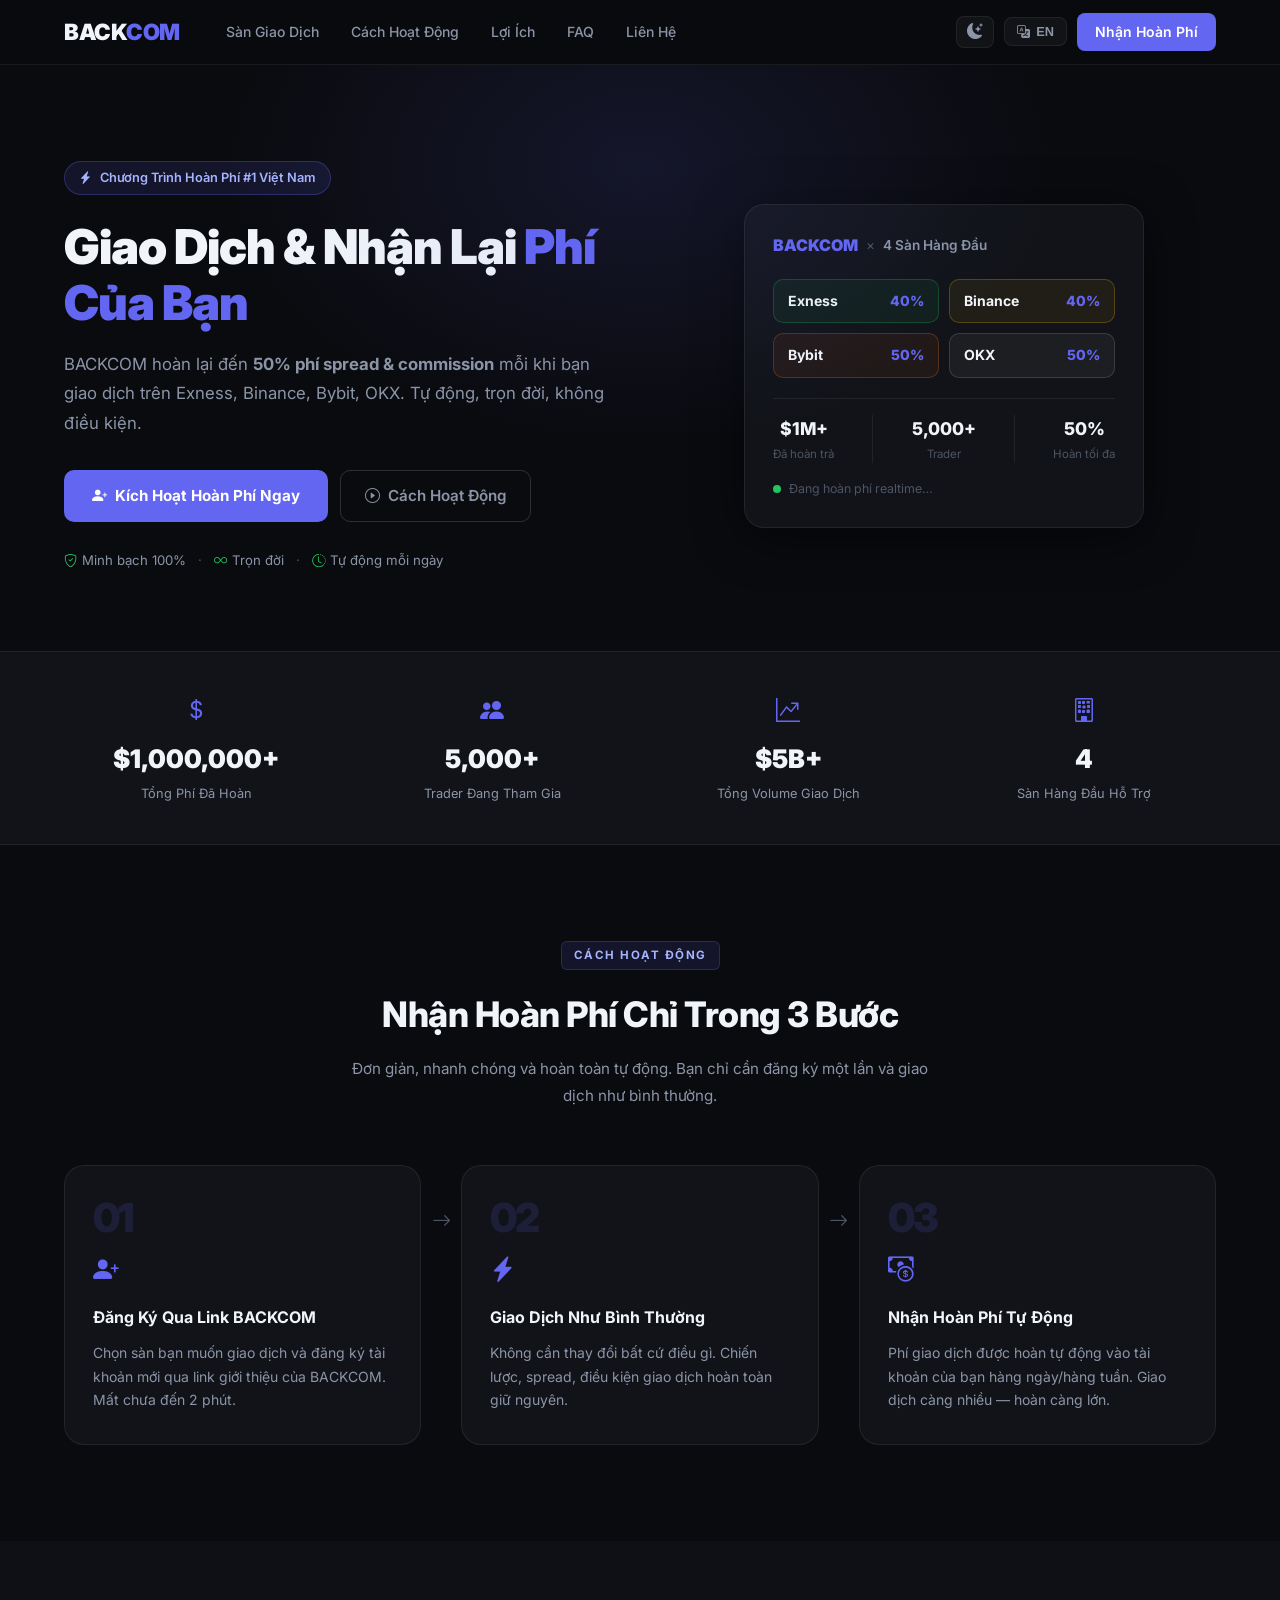
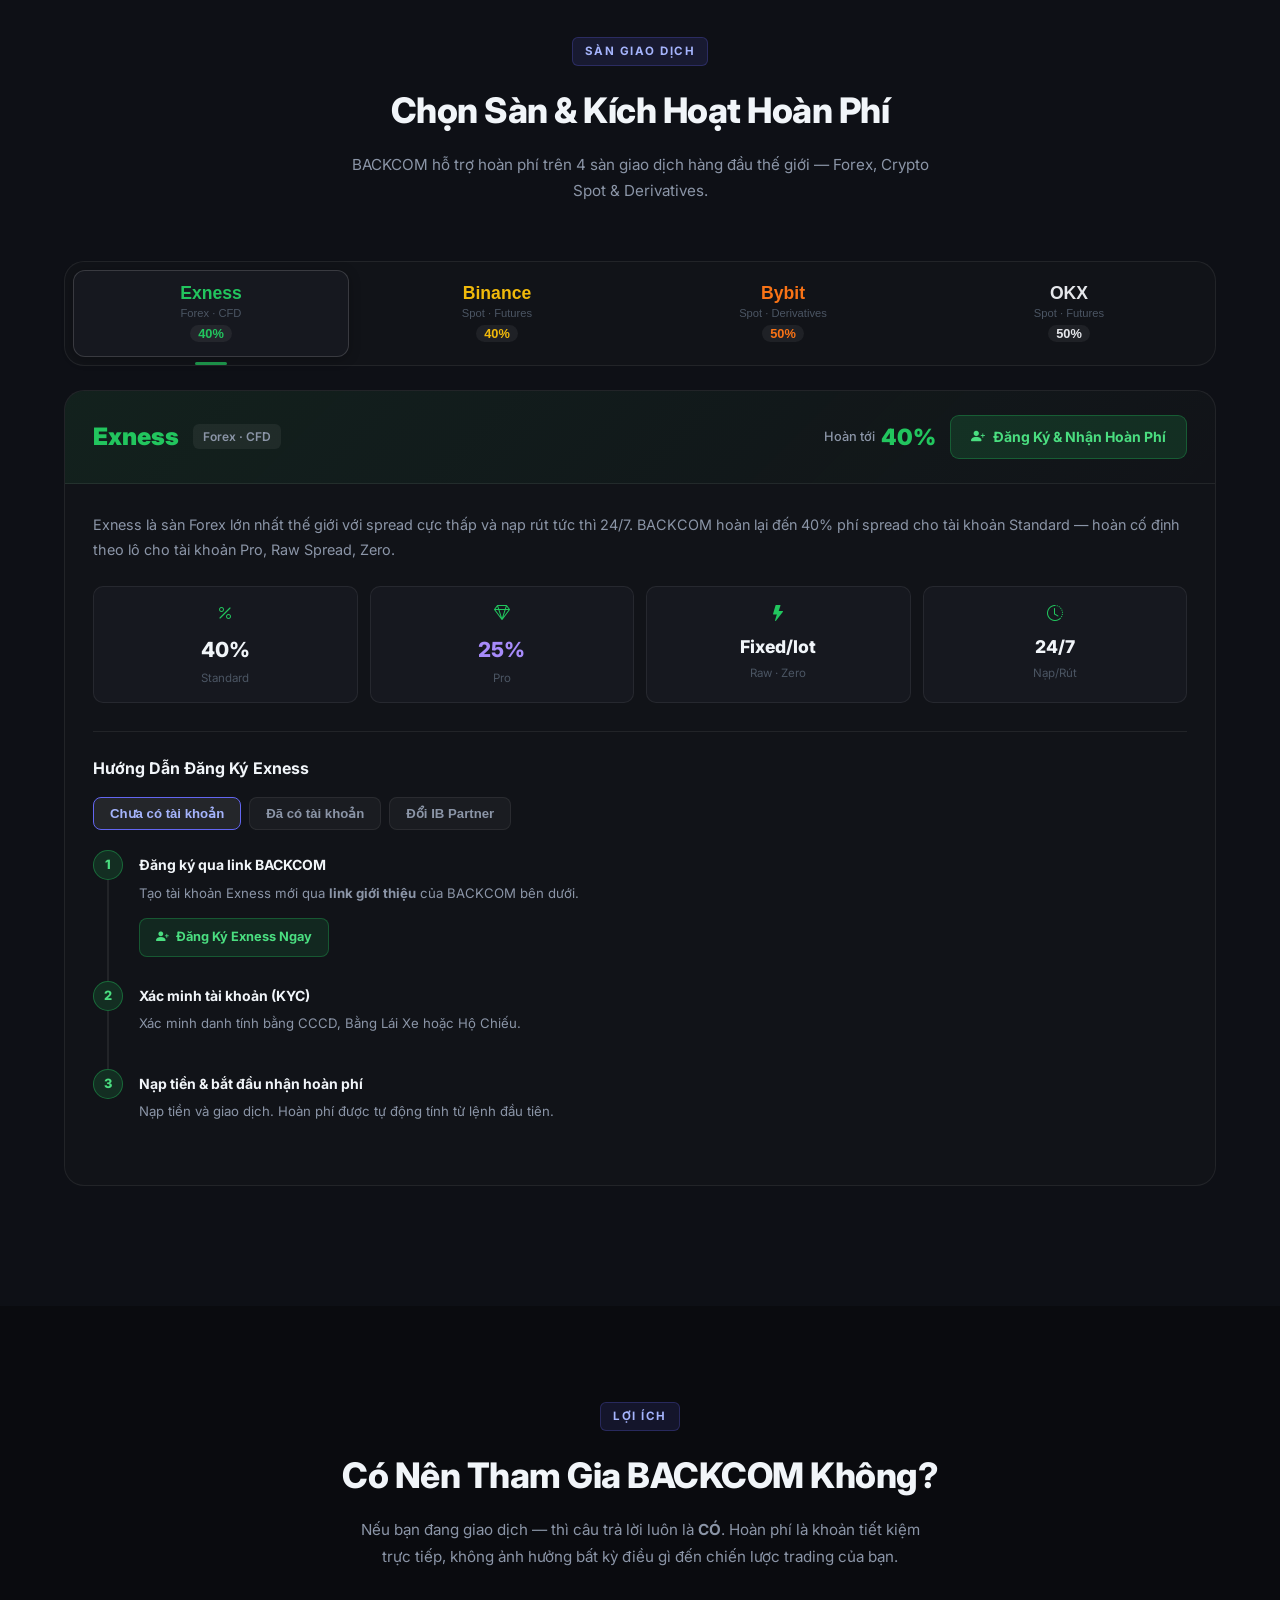
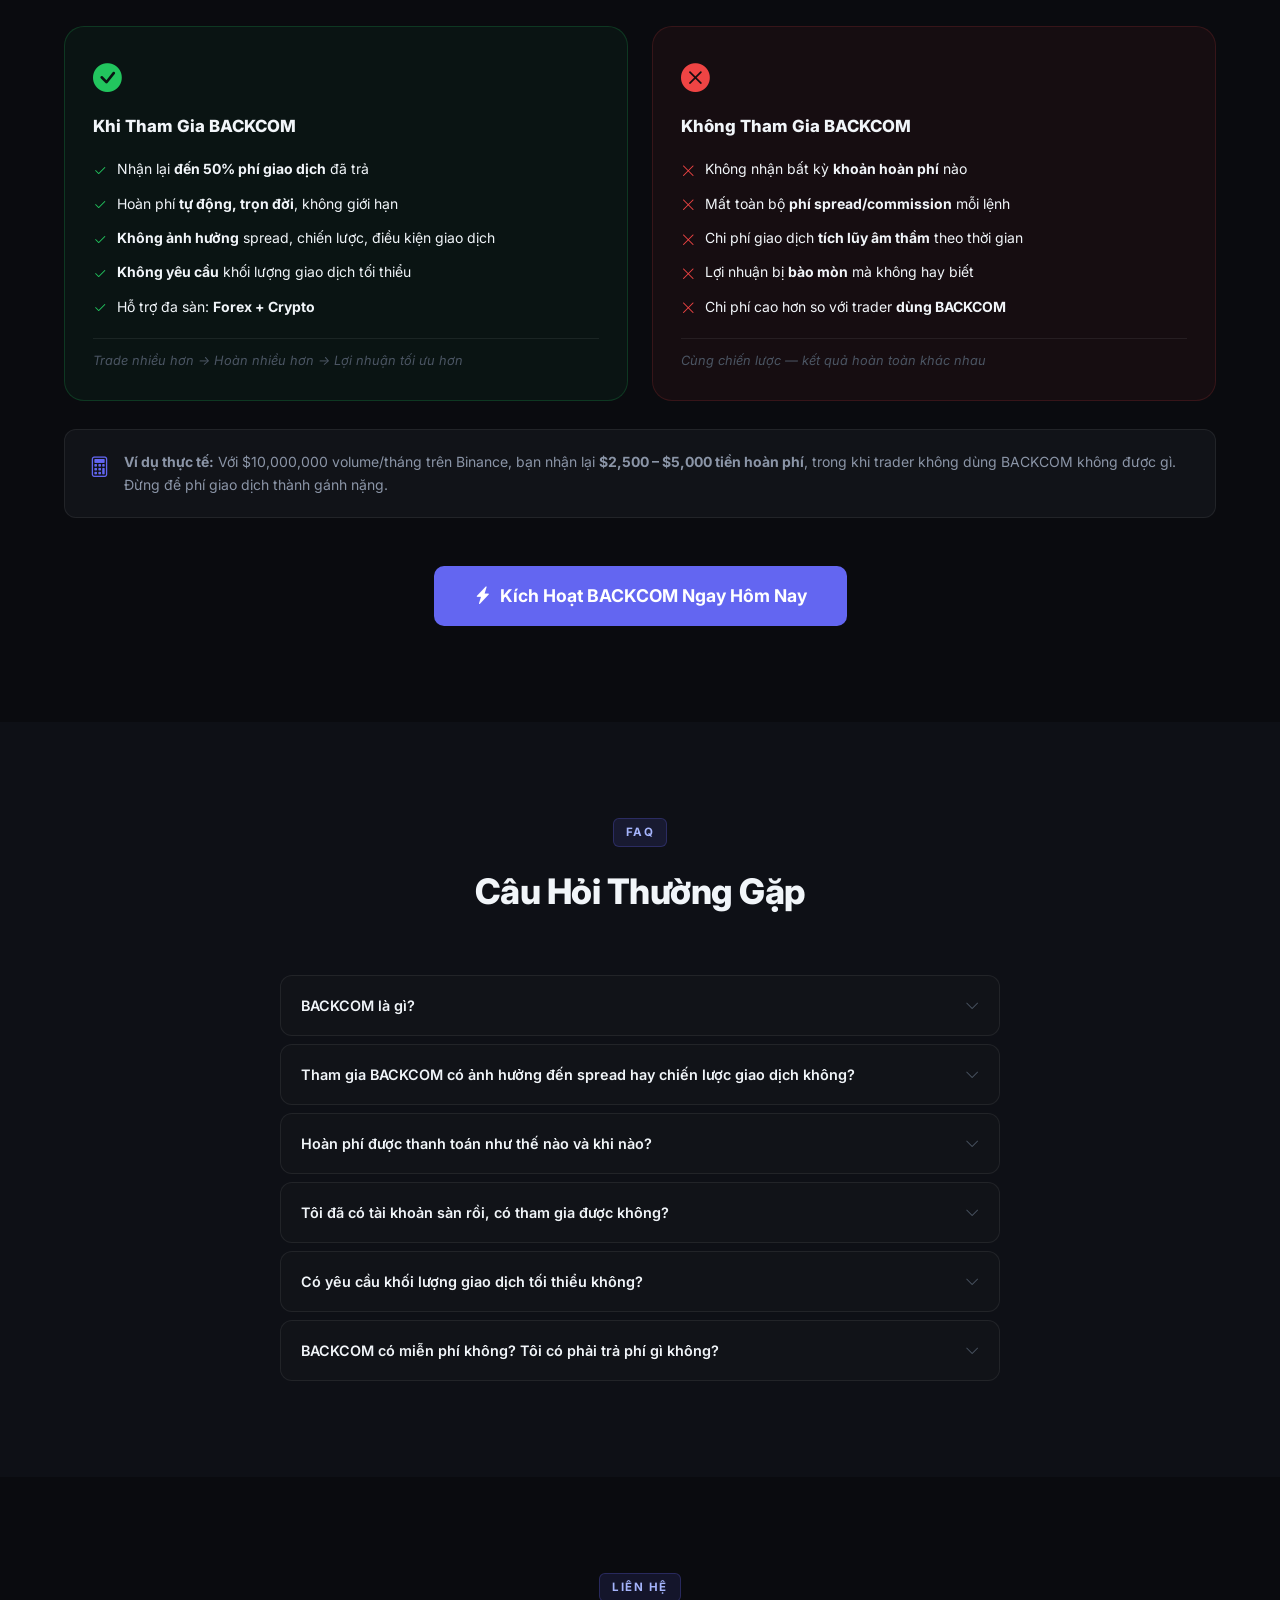
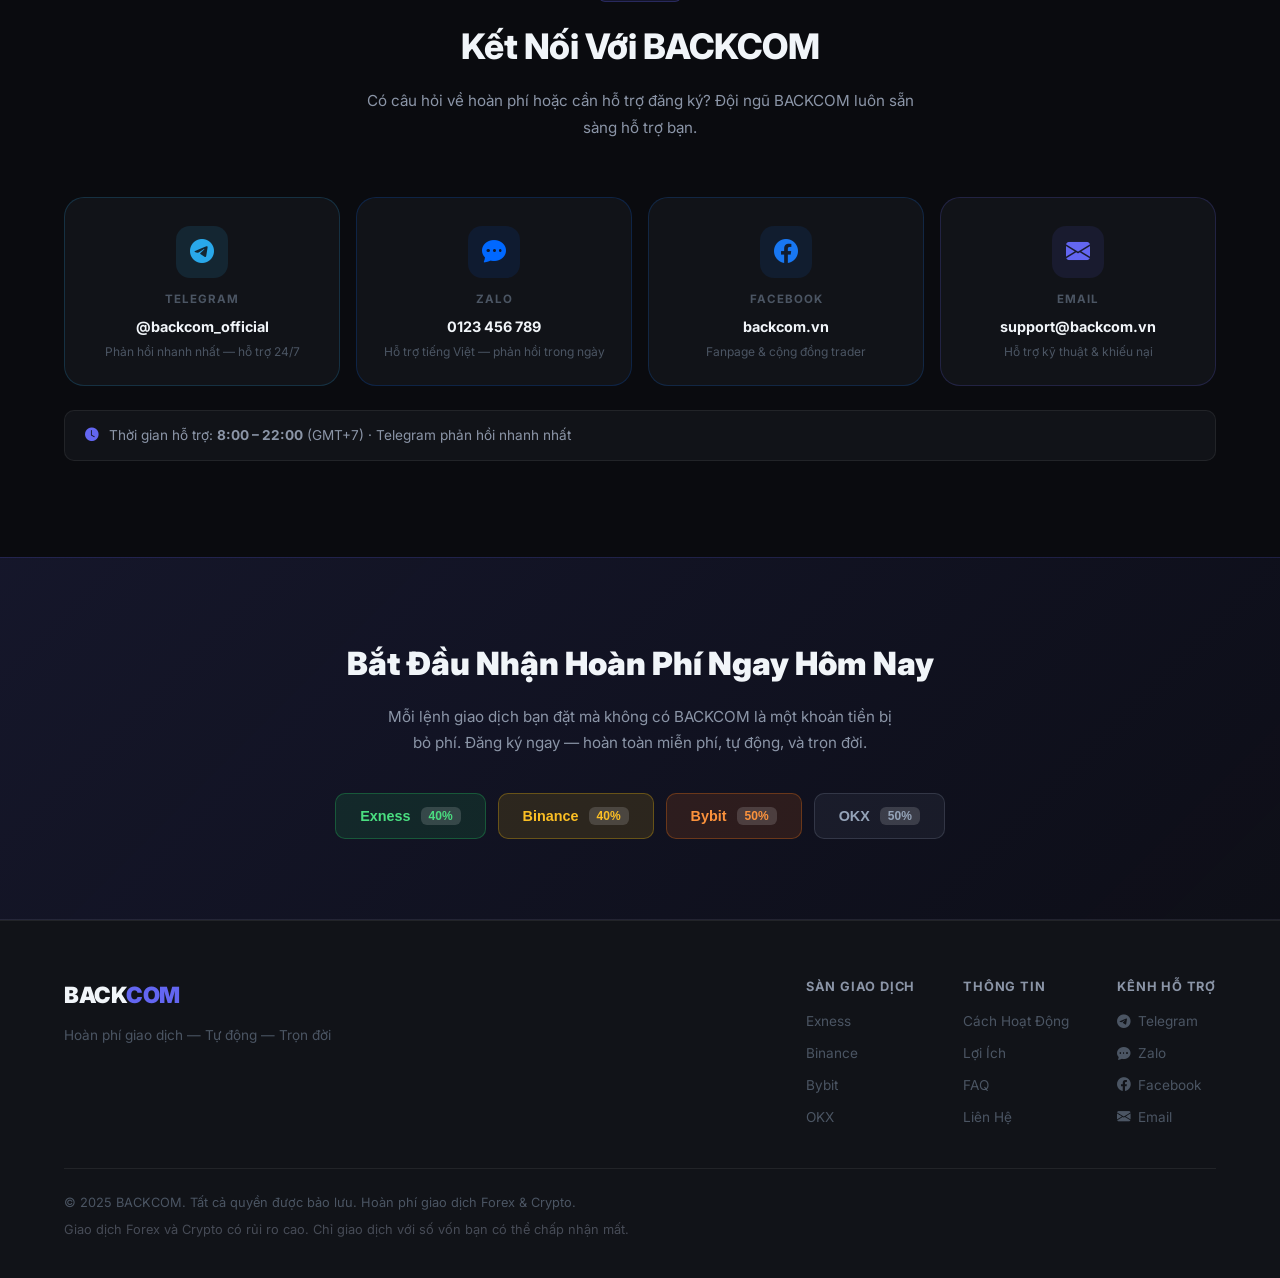
==== index.html @ 4a132458 "Add page" ====
<!DOCTYPE html>
<html lang="vi">
<head>
  <meta charset="UTF-8">
  <meta name="viewport" content="width=device-width, initial-scale=1.0">
  <title>BACKCOM – Hoàn Phí Giao Dịch Forex & Crypto</title>
  <meta name="description" content="BACKCOM – Chương trình hoàn phí giao dịch hàng đầu cho Exness, Binance, Bybit, OKX. Nhận lại đến 50% phí spread/commission mỗi ngày, tự động, trọn đời.">
  <link rel="stylesheet" href="https://cdn.jsdelivr.net/npm/bootstrap-icons@1.11.3/font/bootstrap-icons.min.css">
  <link rel="preconnect" href="https://fonts.googleapis.com">
  <link rel="preconnect" href="https://fonts.gstatic.com" crossorigin>
  <link href="https://fonts.googleapis.com/css2?family=Inter:wght@300;400;500;600;700;800;900&display=swap" rel="stylesheet">
  <link rel="stylesheet" href="style.css">
  <script>
    if (localStorage.getItem('backcom-theme') === 'light') {
      document.documentElement.classList.add('light');
    }
  </script>
</head>
<body>

<!-- ===== NAVBAR ===== -->
<nav class="navbar" id="navbar">
  <div class="nav-inner">
    <a href="#" class="nav-logo">
      <span class="logo-back">BACK</span><span class="logo-com">COM</span>
    </a>
    <div class="nav-links">
      <a href="#brokers" class="nav-link vi-text">Sàn Giao Dịch</a>
      <a href="#brokers" class="nav-link en-text" style="display:none;">Brokers</a>
      <a href="#how-it-works" class="nav-link vi-text">Cách Hoạt Động</a>
      <a href="#how-it-works" class="nav-link en-text" style="display:none;">How It Works</a>
      <a href="#why-backcom" class="nav-link vi-text">Lợi Ích</a>
      <a href="#why-backcom" class="nav-link en-text" style="display:none;">Benefits</a>
      <a href="#faq" class="nav-link vi-text">FAQ</a>
      <a href="#faq" class="nav-link en-text" style="display:none;">FAQ</a>
      <a href="#contact" class="nav-link vi-text">Liên Hệ</a>
      <a href="#contact" class="nav-link en-text" style="display:none;">Contact</a>
    </div>
    <div class="nav-right">
      <button class="theme-toggle" id="themeToggle" onclick="toggleTheme()" title="Chuyển giao diện">
        <i class="bi bi-sun-fill icon-sun"></i>
        <i class="bi bi-moon-stars-fill icon-moon"></i>
      </button>
      <button class="lang-toggle" id="langToggle" onclick="toggleLang()">
        <i class="bi bi-translate"></i>
        <span id="langLabel">EN</span>
      </button>
      <a href="#brokers" class="btn-nav-cta vi-text">Nhận Hoàn Phí</a>
      <a href="#brokers" class="btn-nav-cta en-text" style="display:none;">Get Rebates</a>
      <button class="nav-hamburger" id="navHamburger" onclick="toggleMenu()">
        <i class="bi bi-list"></i>
      </button>
    </div>
  </div>
  <div class="nav-mobile" id="navMobile">
    <a href="#brokers" class="nav-mobile-link vi-text" onclick="toggleMenu()">Sàn Giao Dịch</a>
    <a href="#brokers" class="nav-mobile-link en-text" style="display:none;" onclick="toggleMenu()">Brokers</a>
    <a href="#how-it-works" class="nav-mobile-link vi-text" onclick="toggleMenu()">Cách Hoạt Động</a>
    <a href="#how-it-works" class="nav-mobile-link en-text" style="display:none;" onclick="toggleMenu()">How It Works</a>
    <a href="#why-backcom" class="nav-mobile-link vi-text" onclick="toggleMenu()">Lợi Ích</a>
    <a href="#why-backcom" class="nav-mobile-link en-text" style="display:none;" onclick="toggleMenu()">Benefits</a>
    <a href="#faq" class="nav-mobile-link vi-text" onclick="toggleMenu()">FAQ</a>
    <a href="#faq" class="nav-mobile-link en-text" style="display:none;" onclick="toggleMenu()">FAQ</a>
    <a href="#contact" class="nav-mobile-link vi-text" onclick="toggleMenu()">Liên Hệ</a>
    <a href="#contact" class="nav-mobile-link en-text" style="display:none;" onclick="toggleMenu()">Contact</a>
  </div>
</nav>

<!-- ===== HERO ===== -->
<section class="hero" id="hero">
  <div class="hero-bg-glow"></div>
  <div class="container">
    <div class="hero-inner">
      <div class="hero-left">
        <div class="hero-badge">
          <i class="bi bi-lightning-charge-fill"></i>
          <span class="vi-text">Chương Trình Hoàn Phí #1 Việt Nam</span>
          <span class="en-text" style="display:none;">#1 Trading Rebate Program</span>
        </div>
        <h1 class="hero-title">
          <span class="vi-text">Giao Dịch & Nhận Lại <span class="accent-text">Phí Của Bạn</span></span>
          <span class="en-text" style="display:none;">Trade & Get <span class="accent-text">Your Fees Back</span></span>
        </h1>
        <p class="hero-desc vi-text">
          BACKCOM hoàn lại đến <strong>50% phí spread &amp; commission</strong> mỗi khi bạn giao dịch trên Exness, Binance, Bybit, OKX. Tự động, trọn đời, không điều kiện.
        </p>
        <p class="hero-desc en-text" style="display:none;">
          BACKCOM returns up to <strong>50% of spread &amp; commission fees</strong> every time you trade on Exness, Binance, Bybit, OKX. Automatic, lifetime, no conditions.
        </p>
        <div class="hero-actions">
          <a href="#brokers" class="btn-primary">
            <i class="bi bi-person-plus-fill"></i>
            <span class="vi-text">Kích Hoạt Hoàn Phí Ngay</span>
            <span class="en-text" style="display:none;">Activate Rebates Now</span>
          </a>
          <a href="#how-it-works" class="btn-outline">
            <i class="bi bi-play-circle"></i>
            <span class="vi-text">Cách Hoạt Động</span>
            <span class="en-text" style="display:none;">How It Works</span>
          </a>
        </div>
        <div class="hero-trust">
          <div class="trust-item">
            <i class="bi bi-shield-check text-green"></i>
            <span class="vi-text">Minh bạch 100%</span>
            <span class="en-text" style="display:none;">100% Transparent</span>
          </div>
          <div class="trust-sep">·</div>
          <div class="trust-item">
            <i class="bi bi-infinity text-green"></i>
            <span class="vi-text">Trọn đời</span>
            <span class="en-text" style="display:none;">Lifetime</span>
          </div>
          <div class="trust-sep">·</div>
          <div class="trust-item">
            <i class="bi bi-clock-history text-green"></i>
            <span class="vi-text">Tự động mỗi ngày</span>
            <span class="en-text" style="display:none;">Auto daily</span>
          </div>
        </div>
      </div>
      <div class="hero-right">
        <div class="hero-card">
          <div class="hero-card-header">
            <span class="hc-brand">BACKCOM</span>
            <span class="hc-sep">×</span>
            <span class="hc-multi vi-text">4 Sàn Hàng Đầu</span>
            <span class="hc-multi en-text" style="display:none;">4 Top Brokers</span>
          </div>
          <div class="hc-brokers">
            <div class="hc-broker-row">
              <div class="hc-broker-pill exness-pill">
                <span class="hc-broker-name">Exness</span>
                <span class="hc-broker-pct">40%</span>
              </div>
              <div class="hc-broker-pill binance-pill">
                <span class="hc-broker-name">Binance</span>
                <span class="hc-broker-pct">40%</span>
              </div>
            </div>
            <div class="hc-broker-row">
              <div class="hc-broker-pill bybit-pill">
                <span class="hc-broker-name">Bybit</span>
                <span class="hc-broker-pct">50%</span>
              </div>
              <div class="hc-broker-pill okx-pill">
                <span class="hc-broker-name">OKX</span>
                <span class="hc-broker-pct">50%</span>
              </div>
            </div>
          </div>
          <div class="hc-divider"></div>
          <div class="hc-stats-row">
            <div class="hc-stat">
              <div class="hc-stat-val">$1M+</div>
              <div class="hc-stat-label vi-text">Đã hoàn trả</div>
              <div class="hc-stat-label en-text" style="display:none;">Rebated</div>
            </div>
            <div class="hc-stat-sep"></div>
            <div class="hc-stat">
              <div class="hc-stat-val">5,000+</div>
              <div class="hc-stat-label vi-text">Trader</div>
              <div class="hc-stat-label en-text" style="display:none;">Traders</div>
            </div>
            <div class="hc-stat-sep"></div>
            <div class="hc-stat">
              <div class="hc-stat-val">50%</div>
              <div class="hc-stat-label vi-text">Hoàn tối đa</div>
              <div class="hc-stat-label en-text" style="display:none;">Max rebate</div>
            </div>
          </div>
          <div class="hc-pulse">
            <span class="pulse-dot"></span>
            <span class="vi-text">Đang hoàn phí realtime…</span>
            <span class="en-text" style="display:none;">Rebating in realtime…</span>
          </div>
        </div>
      </div>
    </div>
  </div>
</section>

<!-- ===== STATS BAR ===== -->
<section class="stats-bar">
  <div class="container">
    <div class="stats-grid">
      <div class="stat-box">
        <div class="stat-icon"><i class="bi bi-currency-dollar"></i></div>
        <div class="stat-val">$1,000,000+</div>
        <div class="stat-label vi-text">Tổng Phí Đã Hoàn</div>
        <div class="stat-label en-text" style="display:none;">Total Fees Rebated</div>
      </div>
      <div class="stat-box">
        <div class="stat-icon"><i class="bi bi-people-fill"></i></div>
        <div class="stat-val">5,000+</div>
        <div class="stat-label vi-text">Trader Đang Tham Gia</div>
        <div class="stat-label en-text" style="display:none;">Active Traders</div>
      </div>
      <div class="stat-box">
        <div class="stat-icon"><i class="bi bi-graph-up-arrow"></i></div>
        <div class="stat-val">$5B+</div>
        <div class="stat-label vi-text">Tổng Volume Giao Dịch</div>
        <div class="stat-label en-text" style="display:none;">Total Trading Volume</div>
      </div>
      <div class="stat-box">
        <div class="stat-icon"><i class="bi bi-building"></i></div>
        <div class="stat-val">4</div>
        <div class="stat-label vi-text">Sàn Hàng Đầu Hỗ Trợ</div>
        <div class="stat-label en-text" style="display:none;">Top Brokers Supported</div>
      </div>
    </div>
  </div>
</section>

<!-- ===== HOW IT WORKS ===== -->
<section class="section" id="how-it-works">
  <div class="container">
    <div class="section-header">
      <div class="section-badge vi-text">CÁCH HOẠT ĐỘNG</div>
      <div class="section-badge en-text" style="display:none;">HOW IT WORKS</div>
      <h2 class="section-title vi-text">Nhận Hoàn Phí Chỉ Trong 3 Bước</h2>
      <h2 class="section-title en-text" style="display:none;">Get Rebates in Just 3 Steps</h2>
      <p class="section-subtitle vi-text">Đơn giản, nhanh chóng và hoàn toàn tự động. Bạn chỉ cần đăng ký một lần và giao dịch như bình thường.</p>
      <p class="section-subtitle en-text" style="display:none;">Simple, fast, and fully automatic. Register once and trade as usual.</p>
    </div>
    <div class="steps-grid">
      <div class="step-card">
        <div class="step-num">01</div>
        <div class="step-icon"><i class="bi bi-person-plus-fill"></i></div>
        <div class="step-title vi-text">Đăng Ký Qua Link BACKCOM</div>
        <div class="step-title en-text" style="display:none;">Register via BACKCOM Link</div>
        <p class="step-desc vi-text">Chọn sàn bạn muốn giao dịch và đăng ký tài khoản mới qua link giới thiệu của BACKCOM. Mất chưa đến 2 phút.</p>
        <p class="step-desc en-text" style="display:none;">Choose your preferred broker and register a new account via BACKCOM's referral link. Takes less than 2 minutes.</p>
      </div>
      <div class="step-arrow"><i class="bi bi-arrow-right"></i></div>
      <div class="step-card">
        <div class="step-num">02</div>
        <div class="step-icon"><i class="bi bi-lightning-charge-fill"></i></div>
        <div class="step-title vi-text">Giao Dịch Như Bình Thường</div>
        <div class="step-title en-text" style="display:none;">Trade as Usual</div>
        <p class="step-desc vi-text">Không cần thay đổi bất cứ điều gì. Chiến lược, spread, điều kiện giao dịch hoàn toàn giữ nguyên.</p>
        <p class="step-desc en-text" style="display:none;">No need to change anything. Your strategy, spreads, and trading conditions remain exactly the same.</p>
      </div>
      <div class="step-arrow"><i class="bi bi-arrow-right"></i></div>
      <div class="step-card">
        <div class="step-num">03</div>
        <div class="step-icon"><i class="bi bi-cash-coin"></i></div>
        <div class="step-title vi-text">Nhận Hoàn Phí Tự Động</div>
        <div class="step-title en-text" style="display:none;">Receive Automatic Rebates</div>
        <p class="step-desc vi-text">Phí giao dịch được hoàn tự động vào tài khoản của bạn hàng ngày/hàng tuần. Giao dịch càng nhiều — hoàn càng lớn.</p>
        <p class="step-desc en-text" style="display:none;">Trading fees are automatically rebated to your account daily/weekly. The more you trade — the more you earn back.</p>
      </div>
    </div>
  </div>
</section>

<!-- ===== BROKERS ===== -->
<section class="section section-alt" id="brokers">
  <div class="container">
    <div class="section-header">
      <div class="section-badge vi-text">SÀN GIAO DỊCH</div>
      <div class="section-badge en-text" style="display:none;">SUPPORTED BROKERS</div>
      <h2 class="section-title vi-text">Chọn Sàn & Kích Hoạt Hoàn Phí</h2>
      <h2 class="section-title en-text" style="display:none;">Choose Your Broker & Activate Rebates</h2>
      <p class="section-subtitle vi-text">BACKCOM hỗ trợ hoàn phí trên 4 sàn giao dịch hàng đầu thế giới — Forex, Crypto Spot & Derivatives.</p>
      <p class="section-subtitle en-text" style="display:none;">BACKCOM supports rebates on 4 of the world's top brokers — Forex, Crypto Spot & Derivatives.</p>
    </div>

    <!-- BROKER SELECTOR TABS -->
    <div class="broker-selector">
      <button class="broker-sel-btn active" onclick="switchBroker('exness', this)">
        <span class="bsel-logo exness-logo">Exness</span>
        <span class="bsel-type">Forex · CFD</span>
        <span class="bsel-pct exness-pct-color">40%</span>
      </button>
      <button class="broker-sel-btn" onclick="switchBroker('binance', this)">
        <span class="bsel-logo binance-logo">Binance</span>
        <span class="bsel-type">Spot · Futures</span>
        <span class="bsel-pct binance-pct-color">40%</span>
      </button>
      <button class="broker-sel-btn" onclick="switchBroker('bybit', this)">
        <span class="bsel-logo bybit-logo">Bybit</span>
        <span class="bsel-type">Spot · Derivatives</span>
        <span class="bsel-pct bybit-pct-color">50%</span>
      </button>
      <button class="broker-sel-btn" onclick="switchBroker('okx', this)">
        <span class="bsel-logo okx-logo">OKX</span>
        <span class="bsel-type">Spot · Futures</span>
        <span class="bsel-pct okx-pct-color">50%</span>
      </button>
    </div>

    <!-- EXNESS -->
    <div class="broker-block broker-panel active-broker" id="broker-exness">
      <div class="broker-block-header exness-header">
        <div class="broker-block-left">
          <div class="broker-logo-text exness-logo">Exness</div>
          <span class="broker-type-pill vi-text">Forex · CFD</span>
          <span class="broker-type-pill en-text" style="display:none;">Forex · CFD</span>
        </div>
        <div class="broker-block-right">
          <div class="broker-pct-badge exness-pct">
            <span class="vi-text">Hoàn tới</span>
            <span class="en-text" style="display:none;">Up to</span>
            <span class="pct-num">40%</span>
          </div>
          <a href="#" class="btn-broker exness-btn" data-broker="exness" data-action="register">
            <i class="bi bi-person-plus-fill"></i>
            <span class="vi-text">Đăng Ký & Nhận Hoàn Phí</span>
            <span class="en-text" style="display:none;">Register & Get Rebates</span>
          </a>
        </div>
      </div>
      <div class="broker-block-body">
        <div class="broker-desc vi-text">
          Exness là sàn Forex lớn nhất thế giới với spread cực thấp và nạp rút tức thì 24/7. BACKCOM hoàn lại đến 40% phí spread cho tài khoản Standard — hoàn cố định theo lô cho tài khoản Pro, Raw Spread, Zero.
        </div>
        <div class="broker-desc en-text" style="display:none;">
          Exness is the world's largest Forex broker with ultra-low spreads and instant 24/7 deposits. BACKCOM rebates up to 40% of spread fees for Standard accounts — fixed per-lot rebates for Pro, Raw Spread, and Zero accounts.
        </div>
        <div class="broker-stats-row">
          <div class="broker-stat">
            <div class="bstat-icon exness-icon"><i class="bi bi-percent"></i></div>
            <div class="bstat-val">40%</div>
            <div class="bstat-label">Standard</div>
          </div>
          <div class="broker-stat">
            <div class="bstat-icon exness-icon"><i class="bi bi-gem"></i></div>
            <div class="bstat-val" style="color:#a78bfa;">25%</div>
            <div class="bstat-label">Pro</div>
          </div>
          <div class="broker-stat">
            <div class="bstat-icon exness-icon"><i class="bi bi-lightning-fill"></i></div>
            <div class="bstat-val" style="font-size:1.1rem;">Fixed/lot</div>
            <div class="bstat-label">Raw · Zero</div>
          </div>
          <div class="broker-stat">
            <div class="bstat-icon exness-icon"><i class="bi bi-clock-history"></i></div>
            <div class="bstat-val" style="font-size:1.1rem;">24/7</div>
            <div class="bstat-label vi-text">Nạp/Rút</div>
            <div class="bstat-label en-text" style="display:none;">Deposit/Withdraw</div>
          </div>
        </div>
        <!-- Registration tabs -->
        <div class="reg-guide">
          <h3 class="reg-guide-title vi-text">Hướng Dẫn Đăng Ký Exness</h3>
          <h3 class="reg-guide-title en-text" style="display:none;">Exness Registration Guide</h3>
          <div class="reg-tabs">
            <button class="reg-tab active" onclick="switchTab('exness',1,this)">
              <span class="vi-text">Chưa có tài khoản</span>
              <span class="en-text" style="display:none;">New to Exness</span>
            </button>
            <button class="reg-tab" onclick="switchTab('exness',2,this)">
              <span class="vi-text">Đã có tài khoản</span>
              <span class="en-text" style="display:none;">Have an account</span>
            </button>
            <button class="reg-tab" onclick="switchTab('exness',3,this)">
              <span class="vi-text">Đổi IB Partner</span>
              <span class="en-text" style="display:none;">Switch IB Partner</span>
            </button>
          </div>
          <div class="reg-panels">
            <div class="reg-panel active" id="exness-panel-1">
              <div class="timeline">
                <div class="t-step">
                  <div class="t-num exness-num">1</div>
                  <div class="t-body">
                    <div class="t-title vi-text">Đăng ký qua link BACKCOM</div>
                    <div class="t-title en-text" style="display:none;">Register via BACKCOM link</div>
                    <p class="t-desc vi-text">Tạo tài khoản Exness mới qua <strong>link giới thiệu</strong> của BACKCOM bên dưới.</p>
                    <p class="t-desc en-text" style="display:none;">Create a new Exness account through BACKCOM's <strong>referral link</strong> below.</p>
                    <a href="#" class="btn-step exness-btn-step" data-broker="exness" data-action="register">
                      <i class="bi bi-person-plus-fill"></i>
                      <span class="vi-text">Đăng Ký Exness Ngay</span>
                      <span class="en-text" style="display:none;">Register Exness Now</span>
                    </a>
                  </div>
                </div>
                <div class="t-step">
                  <div class="t-num exness-num">2</div>
                  <div class="t-body">
                    <div class="t-title vi-text">Xác minh tài khoản (KYC)</div>
                    <div class="t-title en-text" style="display:none;">Complete KYC</div>
                    <p class="t-desc vi-text">Xác minh danh tính bằng CCCD, Bằng Lái Xe hoặc Hộ Chiếu.</p>
                    <p class="t-desc en-text" style="display:none;">Verify your identity with a National ID, Driver's License, or Passport.</p>
                  </div>
                </div>
                <div class="t-step last">
                  <div class="t-num exness-num">3</div>
                  <div class="t-body">
                    <div class="t-title vi-text">Nạp tiền & bắt đầu nhận hoàn phí</div>
                    <div class="t-title en-text" style="display:none;">Deposit & start earning rebates</div>
                    <p class="t-desc vi-text">Nạp tiền và giao dịch. Hoàn phí được tự động tính từ lệnh đầu tiên.</p>
                    <p class="t-desc en-text" style="display:none;">Deposit and trade. Rebates are calculated automatically from your first order.</p>
                  </div>
                </div>
              </div>
            </div>
            <div class="reg-panel" id="exness-panel-2">
              <div class="reg-note-box">
                <i class="bi bi-info-circle-fill"></i>
                <span class="vi-text">Exness cho phép 1 CCCD để KYC nhiều tài khoản — chỉ cần dùng <strong>email mới</strong>.</span>
                <span class="en-text" style="display:none;">Exness allows 1 ID for multiple accounts — just use a <strong>new email</strong>.</span>
              </div>
              <div class="timeline">
                <div class="t-step">
                  <div class="t-num exness-num">1</div>
                  <div class="t-body">
                    <div class="t-title vi-text">Đăng ký tài khoản mới bằng email khác</div>
                    <div class="t-title en-text" style="display:none;">Register a new account with a different email</div>
                    <p class="t-desc vi-text">Dùng một <strong>địa chỉ email mới</strong> để tạo tài khoản Exness thứ hai qua link BACKCOM.</p>
                    <p class="t-desc en-text" style="display:none;">Use a <strong>new email address</strong> to create a second Exness account via BACKCOM's link.</p>
                    <a href="#" class="btn-step exness-btn-step" data-broker="exness" data-action="register">
                      <i class="bi bi-person-plus-fill"></i>
                      <span class="vi-text">Đăng Ký Tài Khoản Mới</span>
                      <span class="en-text" style="display:none;">Register New Account</span>
                    </a>
                  </div>
                </div>
                <div class="t-step last">
                  <div class="t-num exness-num">2</div>
                  <div class="t-body">
                    <div class="t-title vi-text">KYC & nạp tiền vào tài khoản mới</div>
                    <div class="t-title en-text" style="display:none;">KYC & fund the new account</div>
                    <p class="t-desc vi-text">Xác minh tài khoản mới và nạp tiền để bắt đầu nhận hoàn phí.</p>
                    <p class="t-desc en-text" style="display:none;">Verify the new account and deposit to start receiving rebates.</p>
                  </div>
                </div>
              </div>
            </div>
            <div class="reg-panel" id="exness-panel-3">
              <div class="reg-note-box">
                <i class="bi bi-info-circle-fill"></i>
                <span class="vi-text">Dành cho tài khoản đang ở dưới IB khác và không muốn tạo tài khoản mới.</span>
                <span class="en-text" style="display:none;">For accounts currently under another IB who don't want to create a new account.</span>
              </div>
              <div class="timeline">
                <div class="t-step">
                  <div class="t-num exness-num">1</div>
                  <div class="t-body">
                    <div class="t-title vi-text">Mở Live Chat trên Exness</div>
                    <div class="t-title en-text" style="display:none;">Open Live Chat on Exness</div>
                    <p class="t-desc vi-text">Đăng nhập Exness → <strong>Hồ sơ</strong> → <strong>Chat trực tuyến</strong>.</p>
                    <p class="t-desc en-text" style="display:none;">Log in to Exness → <strong>Profile</strong> → <strong>Live Chat</strong>.</p>
                  </div>
                </div>
                <div class="t-step">
                  <div class="t-num exness-num">2</div>
                  <div class="t-body">
                    <div class="t-title vi-text">Yêu cầu "Đổi đối tác"</div>
                    <div class="t-title en-text" style="display:none;">Request "Change partner"</div>
                    <p class="t-desc vi-text">Gửi câu lệnh <strong>"Đổi đối tác"</strong> trong chat.</p>
                    <p class="t-desc en-text" style="display:none;">Send the message <strong>"Change partner"</strong> in chat.</p>
                  </div>
                </div>
                <div class="t-step">
                  <div class="t-num exness-num">3</div>
                  <div class="t-body">
                    <div class="t-title vi-text">Xác nhận qua BOT & dán link BACKCOM</div>
                    <div class="t-title en-text" style="display:none;">Confirm via BOT & paste BACKCOM link</div>
                    <p class="t-desc vi-text">Click link BOT gửi, đăng nhập lại, chọn lý do <strong>"Tín hiệu giao dịch"</strong>, dán link BACKCOM.</p>
                    <p class="t-desc en-text" style="display:none;">Click BOT link, log in again, select reason <strong>"Trading signals"</strong>, paste the BACKCOM link.</p>
                  </div>
                </div>
                <div class="t-step last">
                  <div class="t-num exness-num">4</div>
                  <div class="t-body">
                    <div class="t-title vi-text">Gửi & chờ 24–48h duyệt</div>
                    <div class="t-title en-text" style="display:none;">Submit & wait 24–48h for approval</div>
                    <p class="t-desc vi-text">Sau khi được duyệt, tạo tài khoản MT4/MT5 mới và giao dịch trên đó.</p>
                    <p class="t-desc en-text" style="display:none;">Once approved, create a new MT4/MT5 account and trade on it.</p>
                  </div>
                </div>
              </div>
            </div>
          </div>
        </div>
      </div>
    </div>

    <!-- BINANCE -->
    <div class="broker-block broker-panel" id="broker-binance">
      <div class="broker-block-header binance-header">
        <div class="broker-block-left">
          <div class="broker-logo-text binance-logo">Binance</div>
          <span class="broker-type-pill">Spot · Futures</span>
        </div>
        <div class="broker-block-right">
          <div class="broker-pct-badge binance-pct">
            <span class="vi-text">Hoàn tới</span>
            <span class="en-text" style="display:none;">Up to</span>
            <span class="pct-num">40%</span>
          </div>
          <a href="#" class="btn-broker binance-btn" data-broker="binance" data-action="register">
            <i class="bi bi-person-plus-fill"></i>
            <span class="vi-text">Đăng Ký & Nhận Hoàn Phí</span>
            <span class="en-text" style="display:none;">Register & Get Rebates</span>
          </a>
        </div>
      </div>
      <div class="broker-block-body">
        <div class="broker-desc vi-text">
          Binance là sàn crypto lớn nhất thế giới với thanh khoản vô song. BACKCOM hoàn lại đến 40% phí giao dịch Spot &amp; Futures — kết hợp 20% từ Binance và 20% từ BACKCOM, hoàn tự động hàng tuần.
        </div>
        <div class="broker-desc en-text" style="display:none;">
          Binance is the world's largest crypto exchange with unmatched liquidity. BACKCOM rebates up to 40% of Spot &amp; Futures fees — combining 20% from Binance and 20% from BACKCOM, paid automatically every week.
        </div>
        <div class="broker-stats-row">
          <div class="broker-stat">
            <div class="bstat-icon binance-icon"><i class="bi bi-percent"></i></div>
            <div class="bstat-val" style="color:#F0B90B;">40%</div>
            <div class="bstat-label">Spot & Futures</div>
          </div>
          <div class="broker-stat">
            <div class="bstat-icon binance-icon"><i class="bi bi-arrow-left-right"></i></div>
            <div class="bstat-val" style="color:#F0B90B;font-size:1rem;">20%+20%</div>
            <div class="bstat-label vi-text">Binance + BACKCOM</div>
            <div class="bstat-label en-text" style="display:none;">Binance + BACKCOM</div>
          </div>
          <div class="broker-stat">
            <div class="bstat-icon binance-icon"><i class="bi bi-calendar-week"></i></div>
            <div class="bstat-val" style="font-size:1rem;color:#F0B90B;">Weekly</div>
            <div class="bstat-label vi-text">Hoàn hàng tuần</div>
            <div class="bstat-label en-text" style="display:none;">Weekly rebates</div>
          </div>
          <div class="broker-stat">
            <div class="bstat-icon binance-icon"><i class="bi bi-infinity"></i></div>
            <div class="bstat-val" style="color:#F0B90B;">∞</div>
            <div class="bstat-label vi-text">Trọn đời</div>
            <div class="bstat-label en-text" style="display:none;">Lifetime</div>
          </div>
        </div>
        <div class="mech-flow">
          <div class="mech-src binance-mech">
            <div class="mech-pct" style="color:#F0B90B;">20%</div>
            <div class="mech-name vi-text">Từ Binance</div>
            <div class="mech-name en-text" style="display:none;">From Binance</div>
          </div>
          <div class="mech-op">+</div>
          <div class="mech-src backcom-mech">
            <div class="mech-pct" style="color:var(--accent);">20%</div>
            <div class="mech-name vi-text">Từ BACKCOM</div>
            <div class="mech-name en-text" style="display:none;">From BACKCOM</div>
          </div>
          <div class="mech-op">=</div>
          <div class="mech-total">
            <div class="mech-total-num">40%</div>
            <div class="mech-total-sub vi-text">Tổng hoàn phí</div>
            <div class="mech-total-sub en-text" style="display:none;">Total rebate</div>
          </div>
        </div>
        <div class="reg-guide">
          <h3 class="reg-guide-title vi-text">Hướng Dẫn Đăng Ký Binance</h3>
          <h3 class="reg-guide-title en-text" style="display:none;">Binance Registration Guide</h3>
          <div class="reg-tabs">
            <button class="reg-tab active" onclick="switchTab('binance',1,this)">
              <span class="vi-text">Chưa có tài khoản</span>
              <span class="en-text" style="display:none;">New to Binance</span>
            </button>
            <button class="reg-tab" onclick="switchTab('binance',2,this)">
              <span class="vi-text">Đã có tài khoản</span>
              <span class="en-text" style="display:none;">Existing account</span>
            </button>
          </div>
          <div class="reg-panels">
            <div class="reg-panel active" id="binance-panel-1">
              <div class="timeline">
                <div class="t-step">
                  <div class="t-num binance-num">1</div>
                  <div class="t-body">
                    <div class="t-title vi-text">Đăng ký qua link BACKCOM</div>
                    <div class="t-title en-text" style="display:none;">Register via BACKCOM link</div>
                    <p class="t-desc vi-text">Tạo tài khoản Binance mới qua link giới thiệu của BACKCOM.</p>
                    <p class="t-desc en-text" style="display:none;">Create a new Binance account through BACKCOM's referral link.</p>
                    <a href="#" class="btn-step binance-btn-step" data-broker="binance" data-action="register">
                      <i class="bi bi-person-plus-fill"></i>
                      <span class="vi-text">Đăng Ký Binance Ngay</span>
                      <span class="en-text" style="display:none;">Register Binance Now</span>
                    </a>
                  </div>
                </div>
                <div class="t-step">
                  <div class="t-num binance-num">2</div>
                  <div class="t-body">
                    <div class="t-title vi-text">Xác minh tài khoản (KYC)</div>
                    <div class="t-title en-text" style="display:none;">Complete KYC</div>
                    <p class="t-desc vi-text">Xác minh danh tính bằng CCCD, Bằng Lái Xe hoặc Hộ Chiếu.</p>
                    <p class="t-desc en-text" style="display:none;">Verify your identity with a National ID, Driver's License, or Passport.</p>
                  </div>
                </div>
                <div class="t-step last">
                  <div class="t-num binance-num">3</div>
                  <div class="t-body">
                    <div class="t-title vi-text">Giao dịch & nhận hoàn phí tự động</div>
                    <div class="t-title en-text" style="display:none;">Trade & receive automatic rebates</div>
                    <p class="t-desc vi-text">Bắt đầu giao dịch. Hoàn phí được thanh toán tự động mỗi thứ Hai.</p>
                    <p class="t-desc en-text" style="display:none;">Start trading. Rebates are automatically paid every Monday.</p>
                  </div>
                </div>
              </div>
            </div>
            <div class="reg-panel" id="binance-panel-2">
              <div class="reg-note-box">
                <i class="bi bi-info-circle-fill"></i>
                <span class="vi-text">Áp dụng khi tài khoản <strong>không có mã giới thiệu</strong> và <strong>không giao dịch trong 6 tháng</strong> gần nhất.</span>
                <span class="en-text" style="display:none;">Applies if your account has <strong>no referral code</strong> and has <strong>no trades in the past 6 months</strong>.</span>
              </div>
              <div class="timeline">
                <div class="t-step">
                  <div class="t-num binance-num">1</div>
                  <div class="t-body">
                    <div class="t-title vi-text">Đăng nhập qua link kích hoạt BACKCOM</div>
                    <div class="t-title en-text" style="display:none;">Log in via BACKCOM activation link</div>
                    <a href="#" class="btn-step binance-btn-step" data-broker="binance" data-action="activate-old">
                      <i class="bi bi-link-45deg"></i>
                      <span class="vi-text">Link Kích Hoạt Tài Khoản Cũ</span>
                      <span class="en-text" style="display:none;">Activate Existing Account</span>
                    </a>
                  </div>
                </div>
                <div class="t-step">
                  <div class="t-num binance-num">2</div>
                  <div class="t-body">
                    <div class="t-title vi-text">Đăng nhập vào tài khoản Binance</div>
                    <div class="t-title en-text" style="display:none;">Log in to your Binance account</div>
                    <p class="t-desc vi-text">Đăng nhập tài khoản Binance hiện tại của bạn.</p>
                    <p class="t-desc en-text" style="display:none;">Sign in to your existing Binance account.</p>
                  </div>
                </div>
                <div class="t-step last">
                  <div class="t-num binance-num">3</div>
                  <div class="t-body">
                    <div class="t-title vi-text">Chọn "Bind Now" để hoàn tất</div>
                    <div class="t-title en-text" style="display:none;">Click "Bind Now" to complete</div>
                    <p class="t-desc vi-text">Nếu <strong>không có popup</strong> hiện ra — bạn không đủ điều kiện, vui lòng tạo tài khoản mới.</p>
                    <p class="t-desc en-text" style="display:none;">If <strong>no popup appears</strong>, you don't qualify — please create a new account.</p>
                  </div>
                </div>
              </div>
            </div>
          </div>
        </div>
      </div>
    </div>

    <!-- BYBIT -->
    <div class="broker-block broker-panel" id="broker-bybit">
      <div class="broker-block-header bybit-header">
        <div class="broker-block-left">
          <div class="broker-logo-text bybit-logo">Bybit</div>
          <span class="broker-type-pill">Spot · Derivatives</span>
        </div>
        <div class="broker-block-right">
          <div class="broker-pct-badge bybit-pct">
            <span class="vi-text">Hoàn tới</span>
            <span class="en-text" style="display:none;">Up to</span>
            <span class="pct-num">50%</span>
          </div>
          <a href="#" class="btn-broker bybit-btn" data-broker="bybit" data-action="register">
            <i class="bi bi-person-plus-fill"></i>
            <span class="vi-text">Đăng Ký & Nhận Hoàn Phí</span>
            <span class="en-text" style="display:none;">Register & Get Rebates</span>
          </a>
        </div>
      </div>
      <div class="broker-block-body">
        <div class="broker-desc vi-text">
          Bybit là sàn Crypto Derivatives hàng đầu với thanh khoản cao và phí cạnh tranh. BACKCOM hoàn lại đến 50% phí giao dịch Spot &amp; Derivatives — hoàn tự động mỗi tuần, không giới hạn thời gian và volume.
        </div>
        <div class="broker-desc en-text" style="display:none;">
          Bybit is a top Crypto Derivatives exchange with high liquidity and competitive fees. BACKCOM rebates up to 50% of Spot &amp; Derivatives trading fees — automatic weekly rebates with no time or volume limits.
        </div>
        <div class="broker-stats-row">
          <div class="broker-stat">
            <div class="bstat-icon bybit-icon"><i class="bi bi-percent"></i></div>
            <div class="bstat-val" style="color:#f97316;">50%</div>
            <div class="bstat-label">Spot & Derivatives</div>
          </div>
          <div class="broker-stat">
            <div class="bstat-icon bybit-icon"><i class="bi bi-calendar-week"></i></div>
            <div class="bstat-val" style="color:#f97316;font-size:1rem;">Weekly</div>
            <div class="bstat-label vi-text">Hoàn hàng tuần</div>
            <div class="bstat-label en-text" style="display:none;">Weekly rebates</div>
          </div>
          <div class="broker-stat">
            <div class="bstat-icon bybit-icon"><i class="bi bi-people-fill"></i></div>
            <div class="bstat-val" style="color:#f97316;font-size:1rem;">1,000+</div>
            <div class="bstat-label vi-text">Trader đang tham gia</div>
            <div class="bstat-label en-text" style="display:none;">Traders joined</div>
          </div>
          <div class="broker-stat">
            <div class="bstat-icon bybit-icon"><i class="bi bi-infinity"></i></div>
            <div class="bstat-val" style="color:#f97316;">∞</div>
            <div class="bstat-label vi-text">Trọn đời</div>
            <div class="bstat-label en-text" style="display:none;">Lifetime</div>
          </div>
        </div>
        <div class="reg-guide">
          <h3 class="reg-guide-title vi-text">Hướng Dẫn Đăng Ký Bybit</h3>
          <h3 class="reg-guide-title en-text" style="display:none;">Bybit Registration Guide</h3>
          <div class="reg-tabs">
            <button class="reg-tab active" onclick="switchTab('bybit',1,this)">
              <span class="vi-text">Chưa có tài khoản</span>
              <span class="en-text" style="display:none;">New to Bybit</span>
            </button>
            <button class="reg-tab" onclick="switchTab('bybit',2,this)">
              <span class="vi-text">Đã có tài khoản</span>
              <span class="en-text" style="display:none;">Existing account</span>
            </button>
          </div>
          <div class="reg-panels">
            <div class="reg-panel active" id="bybit-panel-1">
              <div class="timeline">
                <div class="t-step">
                  <div class="t-num bybit-num">1</div>
                  <div class="t-body">
                    <div class="t-title vi-text">Đăng ký qua link BACKCOM</div>
                    <div class="t-title en-text" style="display:none;">Register via BACKCOM link</div>
                    <p class="t-desc vi-text">Tạo tài khoản Bybit mới và nhập mã giới thiệu BACKCOM nếu được yêu cầu.</p>
                    <p class="t-desc en-text" style="display:none;">Create a new Bybit account and enter the BACKCOM referral code if prompted.</p>
                    <a href="#" class="btn-step bybit-btn-step" data-broker="bybit" data-action="register">
                      <i class="bi bi-person-plus-fill"></i>
                      <span class="vi-text">Đăng Ký Bybit Ngay</span>
                      <span class="en-text" style="display:none;">Register Bybit Now</span>
                    </a>
                  </div>
                </div>
                <div class="t-step">
                  <div class="t-num bybit-num">2</div>
                  <div class="t-body">
                    <div class="t-title vi-text">Xác minh danh tính (KYC Lv.1)</div>
                    <div class="t-title en-text" style="display:none;">Complete KYC Level 1</div>
                    <p class="t-desc vi-text">KYC cấp độ 1 là đủ để nhận hoàn phí. Chấp nhận CCCD, Bằng Lái Xe, Hộ Chiếu.</p>
                    <p class="t-desc en-text" style="display:none;">KYC Level 1 is sufficient. Accepted: National ID, Driver's License, Passport.</p>
                  </div>
                </div>
                <div class="t-step last">
                  <div class="t-num bybit-num">3</div>
                  <div class="t-body">
                    <div class="t-title vi-text">Nạp tiền & liên kết UID</div>
                    <div class="t-title en-text" style="display:none;">Deposit & link UID</div>
                    <p class="t-desc vi-text">Nạp tiền và liên kết UID tài khoản với BACKCOM để kích hoạt hoàn phí tự động.</p>
                    <p class="t-desc en-text" style="display:none;">Deposit and link your account UID with BACKCOM to activate automatic rebates.</p>
                  </div>
                </div>
              </div>
            </div>
            <div class="reg-panel" id="bybit-panel-2">
              <div class="reg-note-box warn-box">
                <i class="bi bi-exclamation-triangle-fill"></i>
                <span class="vi-text">Áp dụng khi tài khoản cũ <strong>không đăng ký dưới mã giới thiệu</strong> của bên khác và <strong>không giao dịch trong 30 ngày</strong> gần nhất.</span>
                <span class="en-text" style="display:none;">Applies when old account is <strong>not under another referral</strong> and has <strong>no trades in the past 30 days</strong>.</span>
              </div>
              <div class="timeline">
                <div class="t-step">
                  <div class="t-num bybit-num">1</div>
                  <div class="t-body">
                    <div class="t-title vi-text">Tạo tài khoản Bybit mới</div>
                    <div class="t-title en-text" style="display:none;">Create a new Bybit account</div>
                    <a href="#" class="btn-step bybit-btn-step" data-broker="bybit" data-action="register">
                      <i class="bi bi-person-plus-fill"></i>
                      <span class="vi-text">Đăng Ký Tài Khoản Mới</span>
                      <span class="en-text" style="display:none;">Register New Account</span>
                    </a>
                  </div>
                </div>
                <div class="t-step">
                  <div class="t-num bybit-num">2</div>
                  <div class="t-body">
                    <div class="t-title vi-text">Thực hiện Chuyển Định Danh (Identity Transfer)</div>
                    <div class="t-title en-text" style="display:none;">Complete Identity Transfer</div>
                    <p class="t-desc vi-text">Đăng nhập tài khoản cũ → <strong>Hồ sơ → Chuyển Định Danh</strong> → chuyển KYC sang tài khoản mới vừa tạo.</p>
                    <p class="t-desc en-text" style="display:none;">Log in to old account → <strong>Profile → Identity Transfer</strong> → transfer KYC to new account.</p>
                  </div>
                </div>
                <div class="t-step last">
                  <div class="t-num bybit-num">3</div>
                  <div class="t-body">
                    <div class="t-title vi-text">Chuyển tài sản & bắt đầu giao dịch</div>
                    <div class="t-title en-text" style="display:none;">Transfer assets & start trading</div>
                    <p class="t-desc vi-text">Chuyển toàn bộ tài sản sang tài khoản mới và bắt đầu giao dịch để nhận hoàn phí.</p>
                    <p class="t-desc en-text" style="display:none;">Move all assets to the new account and start trading to earn rebates.</p>
                  </div>
                </div>
              </div>
            </div>
          </div>
        </div>
      </div>
    </div>

    <!-- OKX -->
    <div class="broker-block broker-panel" id="broker-okx">
      <div class="broker-block-header okx-header">
        <div class="broker-block-left">
          <div class="broker-logo-text okx-logo">OKX</div>
          <span class="broker-type-pill">Spot · Futures</span>
        </div>
        <div class="broker-block-right">
          <div class="broker-pct-badge okx-pct">
            <span class="vi-text">Hoàn tới</span>
            <span class="en-text" style="display:none;">Up to</span>
            <span class="pct-num">50%</span>
          </div>
          <a href="#" class="btn-broker okx-btn" data-broker="okx" data-action="register">
            <i class="bi bi-person-plus-fill"></i>
            <span class="vi-text">Đăng Ký & Nhận Hoàn Phí</span>
            <span class="en-text" style="display:none;">Register & Get Rebates</span>
          </a>
        </div>
      </div>
      <div class="broker-block-body">
        <div class="broker-desc vi-text">
          OKX là sàn crypto lớn thứ 2 thế giới với hệ sinh thái giao dịch toàn diện. BACKCOM hoàn lại đến 50% phí Spot &amp; Futures (USDT-margined và Coin-margined) — hoàn tự động hàng tuần.
        </div>
        <div class="broker-desc en-text" style="display:none;">
          OKX is the world's 2nd largest crypto exchange with a comprehensive trading ecosystem. BACKCOM rebates up to 50% of Spot &amp; Futures fees (USDT-margined and Coin-margined) — automatic weekly rebates.
        </div>
        <div class="broker-stats-row">
          <div class="broker-stat">
            <div class="bstat-icon okx-icon"><i class="bi bi-percent"></i></div>
            <div class="bstat-val" style="color:#e5e7eb;">50%</div>
            <div class="bstat-label">Spot & Futures</div>
          </div>
          <div class="broker-stat">
            <div class="bstat-icon okx-icon"><i class="bi bi-calendar-week"></i></div>
            <div class="bstat-val" style="color:#e5e7eb;font-size:1rem;">Weekly</div>
            <div class="bstat-label vi-text">Hoàn hàng tuần</div>
            <div class="bstat-label en-text" style="display:none;">Weekly rebates</div>
          </div>
          <div class="broker-stat">
            <div class="bstat-icon okx-icon"><i class="bi bi-people-fill"></i></div>
            <div class="bstat-val" style="color:#e5e7eb;font-size:1rem;">1,500+</div>
            <div class="bstat-label vi-text">Trader đang tham gia</div>
            <div class="bstat-label en-text" style="display:none;">Traders joined</div>
          </div>
          <div class="broker-stat">
            <div class="bstat-icon okx-icon"><i class="bi bi-infinity"></i></div>
            <div class="bstat-val" style="color:#e5e7eb;">∞</div>
            <div class="bstat-label vi-text">Trọn đời</div>
            <div class="bstat-label en-text" style="display:none;">Lifetime</div>
          </div>
        </div>
        <div class="reg-guide">
          <h3 class="reg-guide-title vi-text">Hướng Dẫn Đăng Ký OKX</h3>
          <h3 class="reg-guide-title en-text" style="display:none;">OKX Registration Guide</h3>
          <div class="reg-tabs">
            <button class="reg-tab active" onclick="switchTab('okx',1,this)">
              <span class="vi-text">Chưa có tài khoản</span>
              <span class="en-text" style="display:none;">New to OKX</span>
            </button>
            <button class="reg-tab" onclick="switchTab('okx',2,this)">
              <span class="vi-text">Đã có tài khoản</span>
              <span class="en-text" style="display:none;">Existing account</span>
            </button>
          </div>
          <div class="reg-panels">
            <div class="reg-panel active" id="okx-panel-1">
              <div class="timeline">
                <div class="t-step">
                  <div class="t-num okx-num">1</div>
                  <div class="t-body">
                    <div class="t-title vi-text">Đăng ký qua link BACKCOM</div>
                    <div class="t-title en-text" style="display:none;">Register via BACKCOM link</div>
                    <p class="t-desc vi-text">Tạo tài khoản OKX mới và nhập mã giới thiệu BACKCOM khi đăng ký.</p>
                    <p class="t-desc en-text" style="display:none;">Create a new OKX account and enter the BACKCOM referral code during registration.</p>
                    <a href="#" class="btn-step okx-btn-step" data-broker="okx" data-action="register">
                      <i class="bi bi-person-plus-fill"></i>
                      <span class="vi-text">Đăng Ký OKX Ngay</span>
                      <span class="en-text" style="display:none;">Register OKX Now</span>
                    </a>
                  </div>
                </div>
                <div class="t-step">
                  <div class="t-num okx-num">2</div>
                  <div class="t-body">
                    <div class="t-title vi-text">Xác minh danh tính (KYC)</div>
                    <div class="t-title en-text" style="display:none;">Complete KYC</div>
                    <p class="t-desc vi-text">Xác minh danh tính để mở khóa đầy đủ tính năng.</p>
                    <p class="t-desc en-text" style="display:none;">Verify your identity to unlock full features.</p>
                  </div>
                </div>
                <div class="t-step last">
                  <div class="t-num okx-num">3</div>
                  <div class="t-body">
                    <div class="t-title vi-text">Giao dịch & nhận hoàn phí tự động</div>
                    <div class="t-title en-text" style="display:none;">Trade & receive automatic rebates</div>
                    <p class="t-desc vi-text">Bắt đầu giao dịch. Phí được hoàn tự động mỗi tuần vào tài khoản của bạn.</p>
                    <p class="t-desc en-text" style="display:none;">Start trading. Fees are automatically rebated weekly to your account.</p>
                  </div>
                </div>
              </div>
            </div>
            <div class="reg-panel" id="okx-panel-2">
              <div class="reg-note-box">
                <i class="bi bi-info-circle-fill"></i>
                <span class="vi-text">Liên hệ BACKCOM support để được hỗ trợ chuyển đổi tài khoản OKX hiện tại.</span>
                <span class="en-text" style="display:none;">Contact BACKCOM support for assistance migrating your existing OKX account.</span>
              </div>
              <div class="timeline">
                <div class="t-step">
                  <div class="t-num okx-num">1</div>
                  <div class="t-body">
                    <div class="t-title vi-text">Tạo tài khoản OKX mới qua link BACKCOM</div>
                    <div class="t-title en-text" style="display:none;">Create new OKX account via BACKCOM link</div>
                    <a href="#" class="btn-step okx-btn-step" data-broker="okx" data-action="register">
                      <i class="bi bi-person-plus-fill"></i>
                      <span class="vi-text">Đăng Ký Tài Khoản Mới</span>
                      <span class="en-text" style="display:none;">Register New Account</span>
                    </a>
                  </div>
                </div>
                <div class="t-step last">
                  <div class="t-num okx-num">2</div>
                  <div class="t-body">
                    <div class="t-title vi-text">Liên kết UID & chuyển tài sản</div>
                    <div class="t-title en-text" style="display:none;">Link UID & transfer assets</div>
                    <p class="t-desc vi-text">Liên kết UID tài khoản mới với BACKCOM, sau đó chuyển tài sản và bắt đầu giao dịch.</p>
                    <p class="t-desc en-text" style="display:none;">Link the new account UID with BACKCOM, then transfer assets and start trading.</p>
                  </div>
                </div>
              </div>
            </div>
          </div>
        </div>
      </div>
    </div>

  </div>
</section>

<!-- ===== WHY BACKCOM ===== -->
<section class="section" id="why-backcom">
  <div class="container">
    <div class="section-header">
      <div class="section-badge vi-text">LỢI ÍCH</div>
      <div class="section-badge en-text" style="display:none;">BENEFITS</div>
      <h2 class="section-title vi-text">Có Nên Tham Gia BACKCOM Không?</h2>
      <h2 class="section-title en-text" style="display:none;">Should You Join BACKCOM?</h2>
      <p class="section-subtitle vi-text">Nếu bạn đang giao dịch — thì câu trả lời luôn là <strong>CÓ</strong>. Hoàn phí là khoản tiết kiệm trực tiếp, không ảnh hưởng bất kỳ điều gì đến chiến lược trading của bạn.</p>
      <p class="section-subtitle en-text" style="display:none;">If you're trading — the answer is always <strong>YES</strong>. Rebates are direct savings with zero impact on your trading strategy.</p>
    </div>
    <div class="cmp-grid">
      <div class="cmp-box cmp-yes">
        <div class="cmp-icon-wrap yes-icon"><i class="bi bi-check-circle-fill"></i></div>
        <div class="cmp-title vi-text">Khi Tham Gia BACKCOM</div>
        <div class="cmp-title en-text" style="display:none;">With BACKCOM</div>
        <ul class="cmp-list">
          <li>
            <i class="bi bi-check2"></i>
            <span class="vi-text">Nhận lại <strong>đến 50% phí giao dịch</strong> đã trả</span>
            <span class="en-text" style="display:none;">Get back <strong>up to 50% of trading fees</strong> paid</span>
          </li>
          <li>
            <i class="bi bi-check2"></i>
            <span class="vi-text">Hoàn phí <strong>tự động, trọn đời</strong>, không giới hạn</span>
            <span class="en-text" style="display:none;"><strong>Automatic, lifetime</strong> rebates — unlimited</span>
          </li>
          <li>
            <i class="bi bi-check2"></i>
            <span class="vi-text"><strong>Không ảnh hưởng</strong> spread, chiến lược, điều kiện giao dịch</span>
            <span class="en-text" style="display:none;"><strong>Zero impact</strong> on spreads, strategy, or trading conditions</span>
          </li>
          <li>
            <i class="bi bi-check2"></i>
            <span class="vi-text"><strong>Không yêu cầu</strong> khối lượng giao dịch tối thiểu</span>
            <span class="en-text" style="display:none;"><strong>No minimum</strong> trading volume required</span>
          </li>
          <li>
            <i class="bi bi-check2"></i>
            <span class="vi-text">Hỗ trợ đa sàn: <strong>Forex + Crypto</strong></span>
            <span class="en-text" style="display:none;">Multi-broker support: <strong>Forex + Crypto</strong></span>
          </li>
        </ul>
        <div class="cmp-footer vi-text">Trade nhiều hơn → Hoàn nhiều hơn → Lợi nhuận tối ưu hơn</div>
        <div class="cmp-footer en-text" style="display:none;">Trade more → Earn more rebates → Optimize your profits</div>
      </div>
      <div class="cmp-box cmp-no">
        <div class="cmp-icon-wrap no-icon"><i class="bi bi-x-circle-fill"></i></div>
        <div class="cmp-title vi-text">Không Tham Gia BACKCOM</div>
        <div class="cmp-title en-text" style="display:none;">Without BACKCOM</div>
        <ul class="cmp-list">
          <li>
            <i class="bi bi-x-lg"></i>
            <span class="vi-text">Không nhận bất kỳ <strong>khoản hoàn phí</strong> nào</span>
            <span class="en-text" style="display:none;">Receive <strong>zero rebates</strong> of any kind</span>
          </li>
          <li>
            <i class="bi bi-x-lg"></i>
            <span class="vi-text">Mất toàn bộ <strong>phí spread/commission</strong> mỗi lệnh</span>
            <span class="en-text" style="display:none;">Lose all <strong>spread/commission fees</strong> on every order</span>
          </li>
          <li>
            <i class="bi bi-x-lg"></i>
            <span class="vi-text">Chi phí giao dịch <strong>tích lũy âm thầm</strong> theo thời gian</span>
            <span class="en-text" style="display:none;">Trading costs silently <strong>accumulate</strong> over time</span>
          </li>
          <li>
            <i class="bi bi-x-lg"></i>
            <span class="vi-text">Lợi nhuận bị <strong>bào mòn</strong> mà không hay biết</span>
            <span class="en-text" style="display:none;">Profits are <strong>silently eroded</strong> without realizing</span>
          </li>
          <li>
            <i class="bi bi-x-lg"></i>
            <span class="vi-text">Chi phí cao hơn so với trader <strong>dùng BACKCOM</strong></span>
            <span class="en-text" style="display:none;">Higher costs than traders <strong>using BACKCOM</strong></span>
          </li>
        </ul>
        <div class="cmp-footer vi-text">Cùng chiến lược — kết quả hoàn toàn khác nhau</div>
        <div class="cmp-footer en-text" style="display:none;">Same strategy — completely different results</div>
      </div>
    </div>
    <div class="example-box">
      <i class="bi bi-calculator" style="color:var(--accent);font-size:1.3rem;flex-shrink:0;"></i>
      <div>
        <p class="vi-text" style="margin:0;"><strong>Ví dụ thực tế:</strong> Với $10,000,000 volume/tháng trên Binance, bạn nhận lại <strong>$2,500 – $5,000 tiền hoàn phí</strong>, trong khi trader không dùng BACKCOM không được gì. Đừng để phí giao dịch thành gánh nặng.</p>
        <p class="en-text" style="display:none;margin:0;"><strong>Real example:</strong> With $10M monthly volume on Binance, you earn back <strong>$2,500–$5,000 in rebates</strong>, while traders not using BACKCOM earn nothing. Don't let fees eat your profits.</p>
      </div>
    </div>
    <div style="text-align:center;margin-top:48px;">
      <a href="#brokers" class="btn-primary" style="font-size:1.1rem;padding:16px 40px;">
        <i class="bi bi-lightning-charge-fill"></i>
        <span class="vi-text">Kích Hoạt BACKCOM Ngay Hôm Nay</span>
        <span class="en-text" style="display:none;">Activate BACKCOM Today</span>
      </a>
    </div>
  </div>
</section>

<!-- ===== FAQ ===== -->
<section class="section section-alt" id="faq">
  <div class="container">
    <div class="section-header">
      <div class="section-badge">FAQ</div>
      <h2 class="section-title vi-text">Câu Hỏi Thường Gặp</h2>
      <h2 class="section-title en-text" style="display:none;">Frequently Asked Questions</h2>
    </div>
    <div class="faq-list">

      <div class="faq-item" onclick="toggleFaq(this)">
        <div class="faq-q">
          <span class="vi-text">BACKCOM là gì?</span>
          <span class="en-text" style="display:none;">What is BACKCOM?</span>
          <i class="bi bi-chevron-down faq-arrow"></i>
        </div>
        <div class="faq-a">
          <p class="vi-text">BACKCOM là chương trình hoàn phí giao dịch (trading rebate/cashback) — giúp trader nhận lại một phần phí spread và commission đã trả cho sàn, mỗi khi đặt lệnh giao dịch. Hoàn phí được tự động tính và trả định kỳ.</p>
          <p class="en-text" style="display:none;">BACKCOM is a trading rebate/cashback program — it helps traders earn back a portion of the spread and commission fees paid to the broker on every trade. Rebates are automatically calculated and paid periodically.</p>
        </div>
      </div>

      <div class="faq-item" onclick="toggleFaq(this)">
        <div class="faq-q">
          <span class="vi-text">Tham gia BACKCOM có ảnh hưởng đến spread hay chiến lược giao dịch không?</span>
          <span class="en-text" style="display:none;">Does joining BACKCOM affect my spread or trading strategy?</span>
          <i class="bi bi-chevron-down faq-arrow"></i>
        </div>
        <div class="faq-a">
          <p class="vi-text"><strong>Hoàn toàn không.</strong> Spread, đòn bẩy, điều kiện giao dịch và tất cả các tính năng của sàn hoàn toàn giữ nguyên. BACKCOM chỉ hoàn lại một phần phí mà sàn đã chia sẻ lại cho đối tác.</p>
          <p class="en-text" style="display:none;"><strong>Not at all.</strong> Spreads, leverage, trading conditions, and all broker features remain exactly the same. BACKCOM simply returns a portion of fees that the broker shares with its partners.</p>
        </div>
      </div>

      <div class="faq-item" onclick="toggleFaq(this)">
        <div class="faq-q">
          <span class="vi-text">Hoàn phí được thanh toán như thế nào và khi nào?</span>
          <span class="en-text" style="display:none;">How and when are rebates paid?</span>
          <i class="bi bi-chevron-down faq-arrow"></i>
        </div>
        <div class="faq-a">
          <p class="vi-text">Tùy theo từng sàn: Exness hoàn hàng ngày, Binance hoàn mỗi thứ Hai, Bybit và OKX hoàn hàng tuần. Tất cả đều tự động — bạn không cần thao tác gì thêm sau khi đăng ký.</p>
          <p class="en-text" style="display:none;">It depends on the broker: Exness rebates daily, Binance pays every Monday, Bybit and OKX pay weekly. All are automatic — no manual action needed after registration.</p>
        </div>
      </div>

      <div class="faq-item" onclick="toggleFaq(this)">
        <div class="faq-q">
          <span class="vi-text">Tôi đã có tài khoản sàn rồi, có tham gia được không?</span>
          <span class="en-text" style="display:none;">I already have a broker account — can I still join?</span>
          <i class="bi bi-chevron-down faq-arrow"></i>
        </div>
        <div class="faq-a">
          <p class="vi-text"><strong>Có thể</strong>, tùy thuộc vào sàn và điều kiện tài khoản. Với Exness: bạn có thể tạo tài khoản mới bằng email khác hoặc đổi IB Partner. Với Binance: có thể liên kết mã giới thiệu nếu tài khoản chưa có mã và không giao dịch 6 tháng. Xem hướng dẫn cụ thể tại mỗi sàn bên trên.</p>
          <p class="en-text" style="display:none;"><strong>Yes, possibly</strong>, depending on the broker and account conditions. For Exness: create a new account with a different email or switch IB partners. For Binance: link a referral code if the account has none and hasn't traded in 6 months. See specific guides per broker above.</p>
        </div>
      </div>

      <div class="faq-item" onclick="toggleFaq(this)">
        <div class="faq-q">
          <span class="vi-text">Có yêu cầu khối lượng giao dịch tối thiểu không?</span>
          <span class="en-text" style="display:none;">Is there a minimum trading volume requirement?</span>
          <i class="bi bi-chevron-down faq-arrow"></i>
        </div>
        <div class="faq-a">
          <p class="vi-text"><strong>Không.</strong> Dù bạn giao dịch ít hay nhiều, mỗi lệnh đặt đều được tính hoàn phí. Giao dịch càng nhiều — hoàn phí càng lớn.</p>
          <p class="en-text" style="display:none;"><strong>No.</strong> Regardless of how much you trade, every order earns rebates. The more you trade — the more you earn back.</p>
        </div>
      </div>

      <div class="faq-item" onclick="toggleFaq(this)">
        <div class="faq-q">
          <span class="vi-text">BACKCOM có miễn phí không? Tôi có phải trả phí gì không?</span>
          <span class="en-text" style="display:none;">Is BACKCOM free? Are there any fees?</span>
          <i class="bi bi-chevron-down faq-arrow"></i>
        </div>
        <div class="faq-a">
          <p class="vi-text"><strong>Hoàn toàn miễn phí.</strong> Bạn không cần trả bất kỳ khoản phí nào. BACKCOM nhận hoa hồng từ sàn và chia sẻ phần lớn lại cho trader.</p>
          <p class="en-text" style="display:none;"><strong>Completely free.</strong> You pay nothing. BACKCOM earns commission from the broker and shares the majority back with traders.</p>
        </div>
      </div>

    </div>
  </div>
</section>

<!-- ===== CONTACT ===== -->
<section class="section" id="contact">
  <div class="container">
    <div class="section-header">
      <div class="section-badge vi-text">LIÊN HỆ</div>
      <div class="section-badge en-text" style="display:none;">CONTACT</div>
      <h2 class="section-title vi-text">Kết Nối Với BACKCOM</h2>
      <h2 class="section-title en-text" style="display:none;">Connect With BACKCOM</h2>
      <p class="section-subtitle vi-text">Có câu hỏi về hoàn phí hoặc cần hỗ trợ đăng ký? Đội ngũ BACKCOM luôn sẵn sàng hỗ trợ bạn.</p>
      <p class="section-subtitle en-text" style="display:none;">Have questions about rebates or need help registering? The BACKCOM team is always ready to assist you.</p>
    </div>

    <div class="contact-grid">

      <!-- Telegram -->
      <a class="contact-card telegram-card" id="contact-telegram" href="#" target="_blank" rel="noopener noreferrer">
        <div class="contact-icon telegram-icon">
          <i class="bi bi-telegram"></i>
        </div>
        <div class="contact-body">
          <div class="contact-name">Telegram</div>
          <div class="contact-handle" id="ct-telegram-handle"></div>
          <div class="contact-desc vi-text">Phản hồi nhanh nhất — hỗ trợ 24/7</div>
          <div class="contact-desc en-text" style="display:none;">Fastest response — 24/7 support</div>
        </div>
        <div class="contact-arrow"><i class="bi bi-arrow-up-right"></i></div>
      </a>

      <!-- Zalo -->
      <a class="contact-card zalo-card" id="contact-zalo" href="#" target="_blank" rel="noopener noreferrer">
        <div class="contact-icon zalo-icon">
          <i class="bi bi-chat-dots-fill"></i>
        </div>
        <div class="contact-body">
          <div class="contact-name">Zalo</div>
          <div class="contact-handle" id="ct-zalo-handle"></div>
          <div class="contact-desc vi-text">Hỗ trợ tiếng Việt — phản hồi trong ngày</div>
          <div class="contact-desc en-text" style="display:none;">Vietnamese support — same-day response</div>
        </div>
        <div class="contact-arrow"><i class="bi bi-arrow-up-right"></i></div>
      </a>

      <!-- Facebook -->
      <a class="contact-card facebook-card" id="contact-facebook" href="#" target="_blank" rel="noopener noreferrer">
        <div class="contact-icon facebook-icon">
          <i class="bi bi-facebook"></i>
        </div>
        <div class="contact-body">
          <div class="contact-name">Facebook</div>
          <div class="contact-handle" id="ct-facebook-handle"></div>
          <div class="contact-desc vi-text">Fanpage & cộng đồng trader</div>
          <div class="contact-desc en-text" style="display:none;">Fanpage & trader community</div>
        </div>
        <div class="contact-arrow"><i class="bi bi-arrow-up-right"></i></div>
      </a>

      <!-- Email -->
      <a class="contact-card email-card" id="contact-email" href="#" rel="noopener noreferrer">
        <div class="contact-icon email-icon">
          <i class="bi bi-envelope-fill"></i>
        </div>
        <div class="contact-body">
          <div class="contact-name">Email</div>
          <div class="contact-handle" id="ct-email-handle"></div>
          <div class="contact-desc vi-text">Hỗ trợ kỹ thuật & khiếu nại</div>
          <div class="contact-desc en-text" style="display:none;">Technical support & complaints</div>
        </div>
        <div class="contact-arrow"><i class="bi bi-arrow-up-right"></i></div>
      </a>

    </div>

    <div class="contact-note">
      <i class="bi bi-clock-fill"></i>
      <span class="vi-text">Thời gian hỗ trợ: <strong>8:00 – 22:00</strong> (GMT+7) · Telegram phản hồi nhanh nhất</span>
      <span class="en-text" style="display:none;">Support hours: <strong>8:00 – 22:00</strong> (GMT+7) · Telegram has the fastest response</span>
    </div>
  </div>
</section>

<!-- ===== CTA FOOTER ===== -->
<section class="cta-section">
  <div class="container">
    <div class="cta-inner">
      <h2 class="cta-title vi-text">Bắt Đầu Nhận Hoàn Phí Ngay Hôm Nay</h2>
      <h2 class="cta-title en-text" style="display:none;">Start Earning Rebates Today</h2>
      <p class="cta-desc vi-text">Mỗi lệnh giao dịch bạn đặt mà không có BACKCOM là một khoản tiền bị bỏ phí. Đăng ký ngay — hoàn toàn miễn phí, tự động, và trọn đời.</p>
      <p class="cta-desc en-text" style="display:none;">Every trade you place without BACKCOM is money left on the table. Register now — completely free, automatic, and lifetime.</p>
      <div class="cta-btns">
        <button class="btn-cta-broker exness-cta" onclick="goToBroker('exness')">
          <span class="vi-text">Exness</span>
          <span class="cta-pct">40%</span>
        </button>
        <button class="btn-cta-broker binance-cta" onclick="goToBroker('binance')">
          <span>Binance</span>
          <span class="cta-pct">40%</span>
        </button>
        <button class="btn-cta-broker bybit-cta" onclick="goToBroker('bybit')">
          <span>Bybit</span>
          <span class="cta-pct">50%</span>
        </button>
        <button class="btn-cta-broker okx-cta" onclick="goToBroker('okx')">
          <span>OKX</span>
          <span class="cta-pct">50%</span>
        </button>
      </div>
    </div>
  </div>
</section>

<!-- ===== FOOTER ===== -->
<footer class="footer">
  <div class="container">
    <div class="footer-inner">
      <div class="footer-brand">
        <div class="nav-logo" style="margin-bottom:12px;">
          <span class="logo-back">BACK</span><span class="logo-com">COM</span>
        </div>
        <p class="footer-tagline vi-text">Hoàn phí giao dịch — Tự động — Trọn đời</p>
        <p class="footer-tagline en-text" style="display:none;">Trading rebates — Automatic — Lifetime</p>
      </div>
      <div class="footer-links">
        <div class="footer-col">
          <div class="footer-col-title vi-text">Sàn Giao Dịch</div>
          <div class="footer-col-title en-text" style="display:none;">Brokers</div>
          <a href="#broker-exness" class="footer-link">Exness</a>
          <a href="#broker-binance" class="footer-link">Binance</a>
          <a href="#broker-bybit" class="footer-link">Bybit</a>
          <a href="#broker-okx" class="footer-link">OKX</a>
        </div>
        <div class="footer-col">
          <div class="footer-col-title vi-text">Thông Tin</div>
          <div class="footer-col-title en-text" style="display:none;">Information</div>
          <a href="#how-it-works" class="footer-link vi-text">Cách Hoạt Động</a>
          <a href="#how-it-works" class="footer-link en-text" style="display:none;">How It Works</a>
          <a href="#why-backcom" class="footer-link vi-text">Lợi Ích</a>
          <a href="#why-backcom" class="footer-link en-text" style="display:none;">Benefits</a>
          <a href="#faq" class="footer-link">FAQ</a>
          <a href="#contact" class="footer-link vi-text">Liên Hệ</a>
          <a href="#contact" class="footer-link en-text" style="display:none;">Contact</a>
        </div>
        <div class="footer-col">
          <div class="footer-col-title vi-text">Kênh Hỗ Trợ</div>
          <div class="footer-col-title en-text" style="display:none;">Support Channels</div>
          <a id="footer-telegram" href="#" target="_blank" rel="noopener noreferrer" class="footer-link footer-contact-link">
            <i class="bi bi-telegram"></i> Telegram
          </a>
          <a id="footer-zalo" href="#" target="_blank" rel="noopener noreferrer" class="footer-link footer-contact-link">
            <i class="bi bi-chat-dots-fill"></i> Zalo
          </a>
          <a id="footer-facebook" href="#" target="_blank" rel="noopener noreferrer" class="footer-link footer-contact-link">
            <i class="bi bi-facebook"></i> Facebook
          </a>
          <a id="footer-email" href="#" class="footer-link footer-contact-link">
            <i class="bi bi-envelope-fill"></i> Email
          </a>
        </div>
      </div>
    </div>
    <div class="footer-bottom">
      <p class="vi-text">© 2025 BACKCOM. Tất cả quyền được bảo lưu. Hoàn phí giao dịch Forex & Crypto.</p>
      <p class="en-text" style="display:none;">© 2025 BACKCOM. All rights reserved. Forex & Crypto trading rebates.</p>
      <p class="footer-disclaimer vi-text">Giao dịch Forex và Crypto có rủi ro cao. Chỉ giao dịch với số vốn bạn có thể chấp nhận mất.</p>
      <p class="footer-disclaimer en-text" style="display:none;">Forex and Crypto trading involves significant risk. Only trade with capital you can afford to lose.</p>
    </div>
  </div>
</footer>

<script src="constants.js"></script>
<script src="script.js"></script>
</body>
</html>
---- style.css ----
/* ===== RESET & BASE ===== */
*, *::before, *::after { box-sizing: border-box; margin: 0; padding: 0; }

:root {
  --bg: #0a0b0f;
  --bg-card: #111318;
  --bg-card2: #16181f;
  --bg-alt: #0e1016;
  --border: rgba(255,255,255,.07);
  --border-hover: rgba(255,255,255,.15);
  --text-main: #f1f5f9;
  --text-sub: #8b95a7;
  --text-muted: #4b5563;
  --accent: #6366f1;
  --accent-hover: #4f52d9;
  --accent-glow: rgba(99,102,241,.2);
  --green: #22c55e;
  --red: #ef4444;
  --exness: #22c55e;
  --binance: #F0B90B;
  --bybit: #f97316;
  --okx: #e5e7eb;
  --radius: 12px;
  --radius-lg: 20px;
  --shadow: 0 4px 24px rgba(0,0,0,.4);
  --shadow-lg: 0 8px 48px rgba(0,0,0,.6);
  --transition: .2s ease;
  --navbar-bg: rgba(10,11,15,.92);
}

/* ===== LIGHT THEME ===== */
html.light {
  --bg: #f8fafc;
  --bg-card: #ffffff;
  --bg-card2: #f1f5f9;
  --bg-alt: #eef2f7;
  --border: rgba(0,0,0,.08);
  --border-hover: rgba(0,0,0,.18);
  --text-main: #0f172a;
  --text-sub: #475569;
  --text-muted: #94a3b8;
  --accent-glow: rgba(99,102,241,.15);
  --shadow: 0 4px 24px rgba(0,0,0,.08);
  --shadow-lg: 0 8px 48px rgba(0,0,0,.14);
  --navbar-bg: rgba(248,250,252,.93);
  --okx: #334155;
}

html { scroll-behavior: smooth; }

body {
  font-family: 'Inter', -apple-system, sans-serif;
  background: var(--bg);
  color: var(--text-main);
  line-height: 1.6;
  font-size: 15px;
  -webkit-font-smoothing: antialiased;
}

.container {
  max-width: 1200px;
  margin: 0 auto;
  padding: 0 24px;
}

a { text-decoration: none; color: inherit; }
img { max-width: 100%; }

/* ===== NAVBAR ===== */
.navbar {
  position: sticky;
  top: 0;
  z-index: 1000;
  background: var(--navbar-bg);
  backdrop-filter: blur(16px);
  border-bottom: 1px solid var(--border);
  transition: background .3s ease, border-color .3s ease;
}

.nav-inner {
  max-width: 1200px;
  margin: 0 auto;
  padding: 0 24px;
  height: 64px;
  display: flex;
  align-items: center;
  gap: 32px;
}

.nav-logo {
  font-size: 1.4rem;
  font-weight: 900;
  letter-spacing: -0.5px;
  flex-shrink: 0;
}
.logo-back { color: var(--text-main); }
.logo-com  { color: var(--accent); }

.nav-links {
  display: flex;
  align-items: center;
  gap: 4px;
  flex: 1;
}

.nav-link {
  padding: 6px 14px;
  border-radius: 8px;
  font-size: .875rem;
  font-weight: 500;
  color: var(--text-sub);
  transition: var(--transition);
}
.nav-link:hover { color: var(--text-main); background: rgba(255,255,255,.06); }

.nav-right {
  display: flex;
  align-items: center;
  gap: 10px;
}

.lang-toggle,
.theme-toggle {
  display: flex;
  align-items: center;
  gap: 6px;
  padding: 6px 12px;
  border-radius: 8px;
  background: rgba(128,128,128,.08);
  border: 1px solid var(--border);
  color: var(--text-sub);
  font-size: .8rem;
  font-weight: 600;
  cursor: pointer;
}
.lang-toggle:hover,
.theme-toggle:hover { color: var(--text-main); border-color: var(--border-hover); }

.theme-toggle { font-size: 1rem; padding: 6px 10px; }
.theme-toggle .icon-sun  { display: none; }
.theme-toggle .icon-moon { display: inline; }
html.light .theme-toggle .icon-sun  { display: inline; }
html.light .theme-toggle .icon-moon { display: none; }

.btn-nav-cta {
  padding: 8px 18px;
  border-radius: 8px;
  background: var(--accent);
  color: #fff;
  font-size: .875rem;
  font-weight: 600;
  transition: var(--transition);
}
.btn-nav-cta:hover { background: var(--accent-hover); transform: translateY(-1px); }

.nav-hamburger {
  display: none;
  align-items: center;
  justify-content: center;
  width: 36px;
  height: 36px;
  border-radius: 8px;
  background: rgba(255,255,255,.06);
  border: 1px solid var(--border);
  color: var(--text-main);
  font-size: 1.2rem;
  cursor: pointer;
}

.nav-mobile {
  display: none;
  flex-direction: column;
  padding: 12px 24px 16px;
  border-top: 1px solid var(--border);
  gap: 4px;
}
.nav-mobile.open { display: flex; }

.nav-mobile-link {
  padding: 10px 14px;
  border-radius: 8px;
  font-size: .9rem;
  font-weight: 500;
  color: var(--text-sub);
  transition: var(--transition);
}
.nav-mobile-link:hover { color: var(--text-main); background: rgba(255,255,255,.06); }

/* ===== HERO ===== */
.hero {
  position: relative;
  padding: 96px 0 80px;
  overflow: hidden;
}

.hero-bg-glow {
  position: absolute;
  top: -200px;
  left: 50%;
  transform: translateX(-50%);
  width: 900px;
  height: 600px;
  background: radial-gradient(ellipse at center, rgba(99,102,241,.12) 0%, transparent 65%);
  pointer-events: none;
}

.hero-inner {
  display: grid;
  grid-template-columns: 1fr 1fr;
  gap: 64px;
  align-items: center;
}

.hero-badge {
  display: inline-flex;
  align-items: center;
  gap: 8px;
  padding: 6px 14px;
  border-radius: 100px;
  background: rgba(99,102,241,.12);
  border: 1px solid rgba(99,102,241,.3);
  color: #a5b4fc;
  font-size: .8rem;
  font-weight: 600;
  margin-bottom: 24px;
}

.hero-title {
  font-size: clamp(2rem, 4vw, 3rem);
  font-weight: 900;
  line-height: 1.15;
  letter-spacing: -1px;
  margin-bottom: 20px;
}
.accent-text { color: var(--accent); }

.hero-desc {
  font-size: 1.05rem;
  color: var(--text-sub);
  line-height: 1.75;
  margin-bottom: 32px;
}

.hero-actions {
  display: flex;
  gap: 12px;
  flex-wrap: wrap;
  margin-bottom: 28px;
}

.btn-primary {
  display: inline-flex;
  align-items: center;
  gap: 8px;
  padding: 13px 28px;
  border-radius: 10px;
  background: var(--accent);
  color: #fff;
  font-weight: 700;
  font-size: .95rem;
  transition: var(--transition);
}
.btn-primary:hover { background: var(--accent-hover); transform: translateY(-2px); box-shadow: 0 8px 24px var(--accent-glow); }

.btn-outline {
  display: inline-flex;
  align-items: center;
  gap: 8px;
  padding: 13px 24px;
  border-radius: 10px;
  border: 1px solid var(--border-hover);
  color: var(--text-sub);
  font-weight: 600;
  font-size: .95rem;
  transition: var(--transition);
}
.btn-outline:hover { color: var(--text-main); border-color: var(--accent); }

.hero-trust {
  display: flex;
  align-items: center;
  gap: 12px;
  font-size: .825rem;
  color: var(--text-sub);
}
.trust-item { display: flex; align-items: center; gap: 5px; }
.trust-sep { color: var(--text-muted); }
.text-green { color: var(--green); }

/* Hero Card */
.hero-right { display: flex; justify-content: center; }

.hero-card {
  background: var(--bg-card);
  border: 1px solid var(--border);
  border-radius: var(--radius-lg);
  padding: 28px;
  width: 100%;
  max-width: 400px;
  box-shadow: var(--shadow-lg);
}

.hero-card-header {
  display: flex;
  align-items: center;
  gap: 8px;
  margin-bottom: 20px;
  font-size: .85rem;
  color: var(--text-sub);
}
.hc-brand { font-weight: 900; font-size: 1rem; color: var(--accent); }
.hc-sep { color: var(--text-muted); }
.hc-multi { font-weight: 600; }

.hc-brokers { display: flex; flex-direction: column; gap: 10px; margin-bottom: 20px; }
.hc-broker-row { display: flex; gap: 10px; }

.hc-broker-pill {
  flex: 1;
  display: flex;
  justify-content: space-between;
  align-items: center;
  padding: 10px 14px;
  border-radius: 10px;
  border: 1px solid var(--border);
}
.exness-pill  { border-color: rgba(34,197,94,.25); background: rgba(34,197,94,.07); }
.binance-pill { border-color: rgba(240,185,11,.25); background: rgba(240,185,11,.07); }
.bybit-pill   { border-color: rgba(249,115,22,.25); background: rgba(249,115,22,.07); }
.okx-pill     { border-color: rgba(229,231,235,.15); background: rgba(229,231,235,.05); }

.hc-broker-name { font-weight: 700; font-size: .875rem; }
.hc-broker-pct  { font-weight: 800; font-size: .875rem; color: var(--accent); }

.hc-divider { height: 1px; background: var(--border); margin-bottom: 16px; }

.hc-stats-row { display: flex; justify-content: space-between; margin-bottom: 16px; }
.hc-stat { text-align: center; }
.hc-stat-val { font-size: 1.1rem; font-weight: 800; color: var(--text-main); }
.hc-stat-label { font-size: .72rem; color: var(--text-muted); margin-top: 2px; }
.hc-stat-sep { width: 1px; background: var(--border); }

.hc-pulse {
  display: flex;
  align-items: center;
  gap: 8px;
  font-size: .775rem;
  color: var(--text-muted);
}
.pulse-dot {
  width: 8px; height: 8px;
  border-radius: 50%;
  background: var(--green);
  animation: pulse 1.5s infinite;
  flex-shrink: 0;
}
@keyframes pulse {
  0%,100% { opacity: 1; transform: scale(1); }
  50%      { opacity: .5; transform: scale(.8); }
}

/* ===== STATS BAR ===== */
.stats-bar {
  background: var(--bg-card);
  border-top: 1px solid var(--border);
  border-bottom: 1px solid var(--border);
  padding: 40px 0;
}
.stats-grid {
  display: grid;
  grid-template-columns: repeat(4, 1fr);
  gap: 32px;
}
.stat-box { text-align: center; }
.stat-icon { font-size: 1.5rem; color: var(--accent); margin-bottom: 8px; }
.stat-val  { font-size: 1.6rem; font-weight: 900; margin-bottom: 4px; }
.stat-label { font-size: .8rem; color: var(--text-sub); }

/* ===== SECTIONS ===== */
.section { padding: 96px 0; }
.section-alt { background: var(--bg-alt); }

.section-header { text-align: center; margin-bottom: 56px; }
.section-badge {
  display: inline-block;
  padding: 4px 12px;
  border-radius: 6px;
  background: rgba(99,102,241,.12);
  border: 1px solid rgba(99,102,241,.25);
  color: #a5b4fc;
  font-size: .72rem;
  font-weight: 700;
  letter-spacing: 1.5px;
  margin-bottom: 16px;
}
.section-title {
  font-size: clamp(1.6rem, 3vw, 2.2rem);
  font-weight: 800;
  letter-spacing: -0.5px;
  margin-bottom: 14px;
}
.section-subtitle {
  font-size: .95rem;
  color: var(--text-sub);
  max-width: 580px;
  margin: 0 auto;
  line-height: 1.75;
}

/* ===== STEPS ===== */
.steps-grid {
  display: flex;
  align-items: flex-start;
  gap: 0;
}
.step-card {
  flex: 1;
  background: var(--bg-card);
  border: 1px solid var(--border);
  border-radius: var(--radius-lg);
  padding: 32px 28px;
  transition: var(--transition);
}
.step-card:hover { border-color: var(--border-hover); transform: translateY(-3px); box-shadow: var(--shadow); }

.step-arrow {
  display: flex;
  align-items: center;
  justify-content: center;
  flex-shrink: 0;
  width: 40px;
  color: var(--text-muted);
  font-size: 1.2rem;
  margin-top: 40px;
}
.step-num {
  font-size: 2.5rem;
  font-weight: 900;
  color: rgba(99,102,241,.15);
  letter-spacing: -2px;
  line-height: 1;
  margin-bottom: 12px;
}
.step-icon {
  font-size: 1.6rem;
  color: var(--accent);
  margin-bottom: 14px;
}
.step-title {
  font-size: 1rem;
  font-weight: 700;
  margin-bottom: 10px;
}
.step-desc {
  font-size: .875rem;
  color: var(--text-sub);
  line-height: 1.7;
}

/* ===== BROKER SELECTOR TABS ===== */
.broker-selector {
  display: flex;
  gap: 10px;
  margin-bottom: 24px;
  background: var(--bg-card);
  border: 1px solid var(--border);
  border-radius: var(--radius-lg);
  padding: 8px;
  flex-wrap: wrap;
}

.broker-sel-btn {
  flex: 1;
  min-width: 130px;
  display: flex;
  flex-direction: column;
  align-items: center;
  gap: 4px;
  padding: 14px 16px;
  border-radius: 12px;
  border: 1px solid transparent;
  background: transparent;
  cursor: pointer;
  transition: background .18s, border-color .18s, transform .18s;
  position: relative;
}
.broker-sel-btn:hover {
  background: rgba(255,255,255,.05);
  transform: translateY(-1px);
}
.broker-sel-btn.active {
  background: var(--bg-card2);
  border-color: var(--border-hover);
  box-shadow: 0 2px 12px rgba(0,0,0,.25);
}

.bsel-logo {
  font-size: 1.1rem;
  font-weight: 900;
  line-height: 1;
}
.bsel-type {
  font-size: .7rem;
  color: var(--text-muted);
  font-weight: 500;
}
.bsel-pct {
  font-size: .8rem;
  font-weight: 800;
  padding: 1px 8px;
  border-radius: 20px;
  background: rgba(255,255,255,.06);
  margin-top: 2px;
}

.exness-pct-color  { color: var(--exness); }
.binance-pct-color { color: var(--binance); }
.bybit-pct-color   { color: var(--bybit); }
.okx-pct-color     { color: var(--okx); }

/* Active indicator */
.broker-sel-btn.active::after {
  content: '';
  position: absolute;
  bottom: -9px;
  left: 50%;
  transform: translateX(-50%);
  width: 32px;
  height: 3px;
  border-radius: 2px;
  background: currentColor;
  opacity: .4;
}
.broker-sel-btn.active[data-active-broker="exness"]::after  { background: var(--exness); opacity: .7; }
.broker-sel-btn.active[data-active-broker="binance"]::after { background: var(--binance); opacity: .7; }
.broker-sel-btn.active[data-active-broker="bybit"]::after   { background: var(--bybit); opacity: .7; }
.broker-sel-btn.active[data-active-broker="okx"]::after     { background: #94a3b8; opacity: .7; }

/* Broker panels show/hide */
.broker-panel { display: none; }
.broker-panel.active-broker { display: block; }

html.light .broker-sel-btn:hover { background: rgba(0,0,0,.04); }
html.light .broker-sel-btn.active { background: var(--bg-card2); box-shadow: 0 2px 10px rgba(0,0,0,.07); }

/* ===== BROKER BLOCKS ===== */
.broker-block {
  background: var(--bg-card);
  border: 1px solid var(--border);
  border-radius: var(--radius-lg);
  overflow: hidden;
  margin-bottom: 24px;
}

.broker-block-header {
  display: flex;
  align-items: center;
  justify-content: space-between;
  padding: 24px 28px;
  border-bottom: 1px solid var(--border);
  gap: 16px;
  flex-wrap: wrap;
}
.broker-block-left { display: flex; align-items: center; gap: 14px; }
.broker-block-right { display: flex; align-items: center; gap: 14px; flex-wrap: wrap; }

.exness-header  { background: linear-gradient(135deg, rgba(34,197,94,.08), transparent); }
.binance-header { background: linear-gradient(135deg, rgba(240,185,11,.08), transparent); }
.bybit-header   { background: linear-gradient(135deg, rgba(249,115,22,.08), transparent); }
.okx-header     { background: linear-gradient(135deg, rgba(148,163,184,.06), transparent); }

.broker-logo-text {
  font-size: 1.5rem;
  font-weight: 900;
}
.exness-logo  { color: var(--exness); }
.binance-logo { color: var(--binance); }
.bybit-logo   { color: var(--bybit); }
.okx-logo     { color: var(--okx); }

.broker-type-pill {
  padding: 3px 10px;
  border-radius: 6px;
  background: rgba(255,255,255,.06);
  font-size: .75rem;
  font-weight: 600;
  color: var(--text-sub);
}

.broker-pct-badge {
  display: flex;
  align-items: center;
  gap: 6px;
  font-size: .8rem;
  color: var(--text-sub);
  font-weight: 500;
}
.pct-num { font-size: 1.4rem; font-weight: 900; }
.exness-pct  .pct-num { color: var(--exness); }
.binance-pct .pct-num { color: var(--binance); }
.bybit-pct   .pct-num { color: var(--bybit); }
.okx-pct     .pct-num { color: var(--okx); }

.btn-broker {
  display: inline-flex;
  align-items: center;
  gap: 8px;
  padding: 10px 20px;
  border-radius: 9px;
  font-weight: 700;
  font-size: .875rem;
  transition: var(--transition);
  white-space: nowrap;
}
.exness-btn  { background: rgba(34,197,94,.15);  color: #4ade80; border: 1px solid rgba(34,197,94,.3); }
.binance-btn { background: rgba(240,185,11,.15); color: #fbbf24; border: 1px solid rgba(240,185,11,.3); }
.bybit-btn   { background: rgba(249,115,22,.15); color: #fb923c; border: 1px solid rgba(249,115,22,.3); }
.okx-btn     { background: rgba(229,231,235,.08); color: var(--okx); border: 1px solid rgba(229,231,235,.2); }

.exness-btn:hover  { background: var(--exness); color: #000; }
.binance-btn:hover { background: var(--binance); color: #000; }
.bybit-btn:hover   { background: var(--bybit); color: #fff; }
.okx-btn:hover     { background: rgba(229,231,235,.15); }

.broker-block-body { padding: 28px; }

.broker-desc {
  font-size: .9rem;
  color: var(--text-sub);
  line-height: 1.75;
  margin-bottom: 24px;
}

/* Broker Stats Row */
.broker-stats-row {
  display: flex;
  gap: 12px;
  margin-bottom: 28px;
  flex-wrap: wrap;
}
.broker-stat {
  flex: 1;
  min-width: 100px;
  background: var(--bg-card2);
  border: 1px solid var(--border);
  border-radius: 10px;
  padding: 14px 16px;
  text-align: center;
}
.bstat-icon { font-size: 1rem; margin-bottom: 6px; }
.exness-icon  { color: var(--exness); }
.binance-icon { color: var(--binance); }
.bybit-icon   { color: var(--bybit); }
.okx-icon     { color: #94a3b8; }
.bstat-val  { font-size: 1.3rem; font-weight: 800; margin-bottom: 3px; }
.bstat-label { font-size: .72rem; color: var(--text-muted); }

/* Mechanism Flow */
.mech-flow {
  display: flex;
  align-items: center;
  gap: 16px;
  padding: 20px 24px;
  background: var(--bg-card2);
  border: 1px solid var(--border);
  border-radius: 12px;
  margin-bottom: 28px;
  flex-wrap: wrap;
  justify-content: center;
}
.mech-src {
  text-align: center;
  padding: 12px 20px;
  border-radius: 10px;
  border: 1px solid var(--border);
}
.binance-mech { background: rgba(240,185,11,.06); border-color: rgba(240,185,11,.2); }
.backcom-mech { background: rgba(99,102,241,.08); border-color: rgba(99,102,241,.25); }
.mech-pct { font-size: 1.6rem; font-weight: 900; }
.mech-name { font-size: .75rem; color: var(--text-sub); margin-top: 4px; }
.mech-op { font-size: 1.8rem; font-weight: 900; color: var(--text-muted); }
.mech-total { text-align: center; padding: 12px 24px; background: rgba(99,102,241,.1); border: 2px solid rgba(99,102,241,.4); border-radius: 10px; }
.mech-total-num { font-size: 2rem; font-weight: 900; color: var(--accent); }
.mech-total-sub { font-size: .75rem; color: var(--text-sub); margin-top: 4px; }

/* Registration Guide */
.reg-guide {
  border-top: 1px solid var(--border);
  padding-top: 24px;
  margin-top: 4px;
}
.reg-guide-title {
  font-size: 1rem;
  font-weight: 700;
  margin-bottom: 16px;
}

.reg-tabs {
  display: flex;
  gap: 8px;
  margin-bottom: 20px;
  flex-wrap: wrap;
}
.reg-tab {
  padding: 8px 16px;
  border-radius: 8px;
  background: rgba(255,255,255,.04);
  border: 1px solid var(--border);
  color: var(--text-sub);
  font-size: .825rem;
  font-weight: 600;
  cursor: pointer;
  transition: var(--transition);
}
.reg-tab.active,
.reg-tab:hover { color: var(--text-main); background: rgba(255,255,255,.08); border-color: var(--border-hover); }
.reg-tab.active { border-color: var(--accent); color: #a5b4fc; }

.reg-panels {}
.reg-panel { display: none; }
.reg-panel.active { display: block; }

/* Timeline */
.timeline { display: flex; flex-direction: column; gap: 0; }

.t-step {
  display: flex;
  gap: 16px;
  padding-bottom: 24px;
  position: relative;
}
.t-step:not(.last)::before {
  content: '';
  position: absolute;
  left: 14px;
  top: 30px;
  bottom: 0;
  width: 2px;
  background: var(--border);
}

.t-num {
  width: 30px;
  height: 30px;
  border-radius: 50%;
  display: flex;
  align-items: center;
  justify-content: center;
  font-size: .8rem;
  font-weight: 800;
  flex-shrink: 0;
  position: relative;
  z-index: 1;
}
.exness-num  { background: rgba(34,197,94,.15);  color: #4ade80;  border: 1px solid rgba(34,197,94,.4); }
.binance-num { background: rgba(240,185,11,.15); color: #fbbf24; border: 1px solid rgba(240,185,11,.4); }
.bybit-num   { background: rgba(249,115,22,.15); color: #fb923c; border: 1px solid rgba(249,115,22,.4); }
.okx-num     { background: rgba(148,163,184,.1); color: #94a3b8; border: 1px solid rgba(148,163,184,.25); }

.t-body { flex: 1; padding-top: 4px; }
.t-title { font-size: .875rem; font-weight: 700; margin-bottom: 6px; }
.t-desc  { font-size: .825rem; color: var(--text-sub); line-height: 1.65; margin-bottom: 10px; }

.btn-step {
  display: inline-flex;
  align-items: center;
  gap: 7px;
  padding: 8px 16px;
  border-radius: 8px;
  font-size: .8rem;
  font-weight: 700;
  transition: var(--transition);
  margin-top: 4px;
}
.exness-btn-step  { background: rgba(34,197,94,.12);  color: #4ade80;  border: 1px solid rgba(34,197,94,.3); }
.binance-btn-step { background: rgba(240,185,11,.12); color: #fbbf24; border: 1px solid rgba(240,185,11,.3); }
.bybit-btn-step   { background: rgba(249,115,22,.12); color: #fb923c; border: 1px solid rgba(249,115,22,.3); }
.okx-btn-step     { background: rgba(148,163,184,.08); color: #94a3b8; border: 1px solid rgba(148,163,184,.2); }

.exness-btn-step:hover  { background: var(--exness); color: #000; }
.binance-btn-step:hover { background: var(--binance); color: #000; }
.bybit-btn-step:hover   { background: var(--bybit); color: #fff; }
.okx-btn-step:hover     { background: rgba(148,163,184,.2); }

.reg-note-box {
  display: flex;
  align-items: flex-start;
  gap: 10px;
  padding: 12px 16px;
  border-radius: 8px;
  background: rgba(99,102,241,.08);
  border: 1px solid rgba(99,102,241,.2);
  font-size: .82rem;
  color: var(--text-sub);
  margin-bottom: 16px;
  line-height: 1.6;
}
.reg-note-box i { color: var(--accent); flex-shrink: 0; margin-top: 1px; }
.warn-box { background: rgba(245,158,11,.07); border-color: rgba(245,158,11,.25); }
.warn-box i { color: #f59e0b; }

/* ===== COMPARISON ===== */
.cmp-grid {
  display: grid;
  grid-template-columns: 1fr 1fr;
  gap: 24px;
  margin-bottom: 28px;
}

.cmp-box {
  padding: 28px;
  border-radius: var(--radius-lg);
  border: 1px solid var(--border);
}
.cmp-yes { background: rgba(34,197,94,.05); border-color: rgba(34,197,94,.2); }
.cmp-no  { background: rgba(239,68,68,.05);  border-color: rgba(239,68,68,.15); }

.cmp-icon-wrap { font-size: 1.8rem; margin-bottom: 12px; }
.yes-icon { color: var(--green); }
.no-icon  { color: var(--red); }

.cmp-title { font-size: 1.05rem; font-weight: 800; margin-bottom: 18px; }

.cmp-list { list-style: none; display: flex; flex-direction: column; gap: 10px; margin-bottom: 18px; }
.cmp-list li { display: flex; gap: 10px; align-items: flex-start; font-size: .875rem; line-height: 1.6; }
.cmp-yes .cmp-list li i { color: var(--green); flex-shrink: 0; margin-top: 2px; }
.cmp-no  .cmp-list li i { color: var(--red);   flex-shrink: 0; margin-top: 2px; }

.cmp-footer {
  font-size: .8rem;
  color: var(--text-muted);
  font-style: italic;
  border-top: 1px solid var(--border);
  padding-top: 12px;
}

.example-box {
  display: flex;
  align-items: flex-start;
  gap: 14px;
  padding: 20px 24px;
  background: var(--bg-card);
  border: 1px solid var(--border);
  border-radius: 12px;
  font-size: .875rem;
  line-height: 1.7;
  color: var(--text-sub);
}

/* ===== FAQ ===== */
.faq-list { max-width: 720px; margin: 0 auto; display: flex; flex-direction: column; gap: 8px; }

.faq-item {
  background: var(--bg-card);
  border: 1px solid var(--border);
  border-radius: var(--radius);
  overflow: hidden;
  cursor: pointer;
  transition: var(--transition);
}
.faq-item:hover { border-color: var(--border-hover); }

.faq-q {
  display: flex;
  align-items: center;
  justify-content: space-between;
  padding: 18px 20px;
  font-weight: 600;
  font-size: .9rem;
  gap: 12px;
}
.faq-arrow { flex-shrink: 0; color: var(--text-muted); transition: transform .2s; }

.faq-item.open .faq-arrow { transform: rotate(-180deg); }

.faq-a {
  display: none;
  padding: 0 20px 18px;
  font-size: .875rem;
  color: var(--text-sub);
  line-height: 1.75;
  border-top: 1px solid var(--border);
  padding-top: 16px;
}
.faq-item.open .faq-a { display: block; }

/* ===== CTA SECTION ===== */
.cta-section {
  background: linear-gradient(135deg, rgba(99,102,241,.12) 0%, rgba(99,102,241,.04) 100%);
  border-top: 1px solid rgba(99,102,241,.2);
  border-bottom: 1px solid var(--border);
  padding: 80px 0;
}
.cta-inner { text-align: center; }
.cta-title { font-size: clamp(1.5rem, 3vw, 2rem); font-weight: 900; margin-bottom: 14px; }
.cta-desc { font-size: .95rem; color: var(--text-sub); margin-bottom: 36px; max-width: 520px; margin-left: auto; margin-right: auto; line-height: 1.75; }

.cta-btns {
  display: flex;
  gap: 12px;
  justify-content: center;
  flex-wrap: wrap;
}
.btn-cta-broker {
  display: inline-flex;
  align-items: center;
  gap: 10px;
  padding: 13px 24px;
  border-radius: 10px;
  font-weight: 800;
  font-size: .9rem;
  transition: var(--transition);
  border: 1px solid transparent;
}
.cta-pct {
  padding: 2px 8px;
  border-radius: 6px;
  font-size: .75rem;
  background: rgba(255,255,255,.15);
}

.exness-cta  { background: rgba(34,197,94,.12);  color: #4ade80;  border-color: rgba(34,197,94,.3); }
.binance-cta { background: rgba(240,185,11,.12); color: #fbbf24; border-color: rgba(240,185,11,.3); }
.bybit-cta   { background: rgba(249,115,22,.12); color: #fb923c; border-color: rgba(249,115,22,.3); }
.okx-cta     { background: rgba(148,163,184,.08); color: #94a3b8; border-color: rgba(148,163,184,.2); }

.exness-cta:hover  { background: var(--exness); color: #000; transform: translateY(-2px); }
.binance-cta:hover { background: var(--binance); color: #000; transform: translateY(-2px); }
.bybit-cta:hover   { background: var(--bybit); color: #fff; transform: translateY(-2px); }
.okx-cta:hover     { background: rgba(148,163,184,.2); transform: translateY(-2px); }

/* ===== FOOTER ===== */
.footer {
  background: var(--bg-card);
  border-top: 1px solid var(--border);
  padding: 56px 0 32px;
}
.footer-inner {
  display: flex;
  justify-content: space-between;
  gap: 48px;
  margin-bottom: 40px;
  flex-wrap: wrap;
}
.footer-tagline { font-size: .85rem; color: var(--text-muted); }
.footer-links { display: flex; gap: 48px; flex-wrap: wrap; }
.footer-col { display: flex; flex-direction: column; gap: 10px; }
.footer-col-title { font-size: .8rem; font-weight: 700; color: var(--text-sub); text-transform: uppercase; letter-spacing: .8px; margin-bottom: 4px; }
.footer-link { font-size: .85rem; color: var(--text-muted); transition: var(--transition); }
.footer-link:hover { color: var(--text-main); }
.footer-bottom { border-top: 1px solid var(--border); padding-top: 24px; }
.footer-bottom p { font-size: .8rem; color: var(--text-muted); margin-bottom: 6px; }
.footer-disclaimer { font-size: .75rem; color: rgba(107,114,128,.6) !important; }

/* ===== CONTACT ===== */
.contact-grid {
  display: grid;
  grid-template-columns: repeat(4, 1fr);
  gap: 16px;
  margin-bottom: 24px;
}

.contact-card {
  display: flex;
  flex-direction: column;
  align-items: center;
  text-align: center;
  gap: 12px;
  padding: 28px 20px 24px;
  border-radius: var(--radius-lg);
  border: 1px solid var(--border);
  background: var(--bg-card);
  cursor: pointer;
  transition: transform .18s, border-color .18s, box-shadow .18s;
  text-decoration: none;
  color: inherit;
  position: relative;
}
.contact-card:hover {
  transform: translateY(-4px);
  box-shadow: var(--shadow);
}

.contact-icon {
  width: 52px;
  height: 52px;
  border-radius: 14px;
  display: flex;
  align-items: center;
  justify-content: center;
  font-size: 1.5rem;
  flex-shrink: 0;
}
.telegram-card { border-color: rgba(40,168,234,.2); }
.telegram-card:hover { border-color: rgba(40,168,234,.5); }
.telegram-icon { background: rgba(40,168,234,.12); color: #29a8ea; }

.zalo-card { border-color: rgba(0,104,255,.2); }
.zalo-card:hover { border-color: rgba(0,104,255,.45); }
.zalo-icon { background: rgba(0,104,255,.1); color: #0068ff; }

.facebook-card { border-color: rgba(24,119,242,.2); }
.facebook-card:hover { border-color: rgba(24,119,242,.45); }
.facebook-icon { background: rgba(24,119,242,.1); color: #1877f2; }

.email-card { border-color: rgba(99,102,241,.2); }
.email-card:hover { border-color: rgba(99,102,241,.45); }
.email-icon { background: rgba(99,102,241,.1); color: var(--accent); }

.contact-body { width: 100%; }
.contact-name {
  font-size: .72rem;
  font-weight: 700;
  color: var(--text-muted);
  text-transform: uppercase;
  letter-spacing: 1px;
  margin-bottom: 6px;
}
.contact-handle {
  font-size: .9rem;
  font-weight: 700;
  color: var(--text-main);
  margin-bottom: 5px;
  word-break: break-all;
}
.contact-desc {
  font-size: .75rem;
  color: var(--text-muted);
  line-height: 1.5;
}

.contact-arrow {
  position: absolute;
  top: 14px;
  right: 14px;
  font-size: .85rem;
  color: var(--text-muted);
  opacity: 0;
  transition: opacity .18s, transform .18s;
}
.contact-card:hover .contact-arrow {
  opacity: 1;
  transform: translate(2px, -2px);
}

.contact-note {
  display: flex;
  align-items: center;
  gap: 10px;
  padding: 14px 20px;
  background: var(--bg-card);
  border: 1px solid var(--border);
  border-radius: 10px;
  font-size: .85rem;
  color: var(--text-sub);
}
.contact-note i { color: var(--accent); flex-shrink: 0; }

.footer-contact-link {
  display: flex;
  align-items: center;
  gap: 7px;
}

html.light .contact-card { box-shadow: 0 1px 6px rgba(0,0,0,.05); }
html.light .contact-card:hover { box-shadow: 0 4px 16px rgba(0,0,0,.1); }

/* ===== LIGHT MODE OVERRIDES ===== */
html.light .hero-badge {
  background: rgba(99,102,241,.1);
  border-color: rgba(99,102,241,.25);
}
html.light .section-badge {
  background: rgba(99,102,241,.08);
  border-color: rgba(99,102,241,.2);
}
html.light .hc-broker-pill {
  border-color: var(--border);
  background: var(--bg-card2);
}
html.light .exness-pill  { border-color: rgba(34,197,94,.3);  background: rgba(34,197,94,.06); }
html.light .binance-pill { border-color: rgba(240,185,11,.3); background: rgba(240,185,11,.06); }
html.light .bybit-pill   { border-color: rgba(249,115,22,.3); background: rgba(249,115,22,.06); }
html.light .okx-pill     { border-color: rgba(51,65,85,.2);   background: rgba(51,65,85,.05); }
html.light .hvc-brand-row { color: var(--text-main); }
html.light .step-card { background: var(--bg-card); }
html.light .broker-block { box-shadow: 0 2px 12px rgba(0,0,0,.06); }
html.light .exness-header  { background: linear-gradient(135deg, rgba(34,197,94,.06), transparent); }
html.light .binance-header { background: linear-gradient(135deg, rgba(240,185,11,.06), transparent); }
html.light .bybit-header   { background: linear-gradient(135deg, rgba(249,115,22,.06), transparent); }
html.light .okx-header     { background: linear-gradient(135deg, rgba(51,65,85,.04), transparent); }
html.light .cmp-yes { background: rgba(34,197,94,.04); }
html.light .cmp-no  { background: rgba(239,68,68,.04); }
html.light .mech-flow { background: var(--bg-card2); }
html.light .reg-note-box { background: rgba(99,102,241,.06); }
html.light .warn-box { background: rgba(245,158,11,.06); }
html.light .example-box { background: var(--bg-card2); }
html.light .faq-item:hover { background: var(--bg-card2); }
html.light .cta-section {
  background: linear-gradient(135deg, rgba(99,102,241,.07) 0%, rgba(99,102,241,.02) 100%);
  border-color: rgba(99,102,241,.15);
}
html.light .footer { background: var(--bg-card); }
html.light .lang-toggle,
html.light .theme-toggle { background: rgba(0,0,0,.05); }
html.light .btn-outline { color: var(--text-sub); }
html.light .btn-outline:hover { color: var(--accent); }
html.light .reg-tab { background: rgba(0,0,0,.04); }
html.light .reg-tab.active,
html.light .reg-tab:hover { background: rgba(0,0,0,.07); }
html.light .hero-card { box-shadow: 0 8px 40px rgba(0,0,0,.1); }
html.light .hc-pulse { color: var(--text-muted); }
html.light .nav-mobile { background: var(--bg-card); }
html.light .nav-mobile-link:hover { background: rgba(0,0,0,.05); }

/* ===== RESPONSIVE ===== */
@media (max-width: 900px) {
  .hero-inner { grid-template-columns: 1fr; gap: 48px; }
  .hero-right { order: -1; }
  .hero-card { max-width: 100%; }
  .stats-grid { grid-template-columns: repeat(2, 1fr); }
  .steps-grid { flex-direction: column; }
  .step-arrow { display: none; }
  .cmp-grid { grid-template-columns: 1fr; }
  .nav-links { display: none; }
  .nav-hamburger { display: flex; }
  .contact-grid { grid-template-columns: repeat(2, 1fr); }
}

@media (max-width: 600px) {
  .hero { padding: 64px 0 56px; }
  .section { padding: 64px 0; }
  .stats-grid { grid-template-columns: 1fr 1fr; }
  .broker-block-header { flex-direction: column; align-items: flex-start; }
  .broker-stats-row { flex-direction: column; }
  .broker-stat { min-width: auto; }
  .hc-stats-row { gap: 12px; }
  .mech-flow { flex-direction: column; }
  .footer-inner { flex-direction: column; }
  .hero-actions { flex-direction: column; }
  .btn-primary, .btn-outline { justify-content: center; }
}
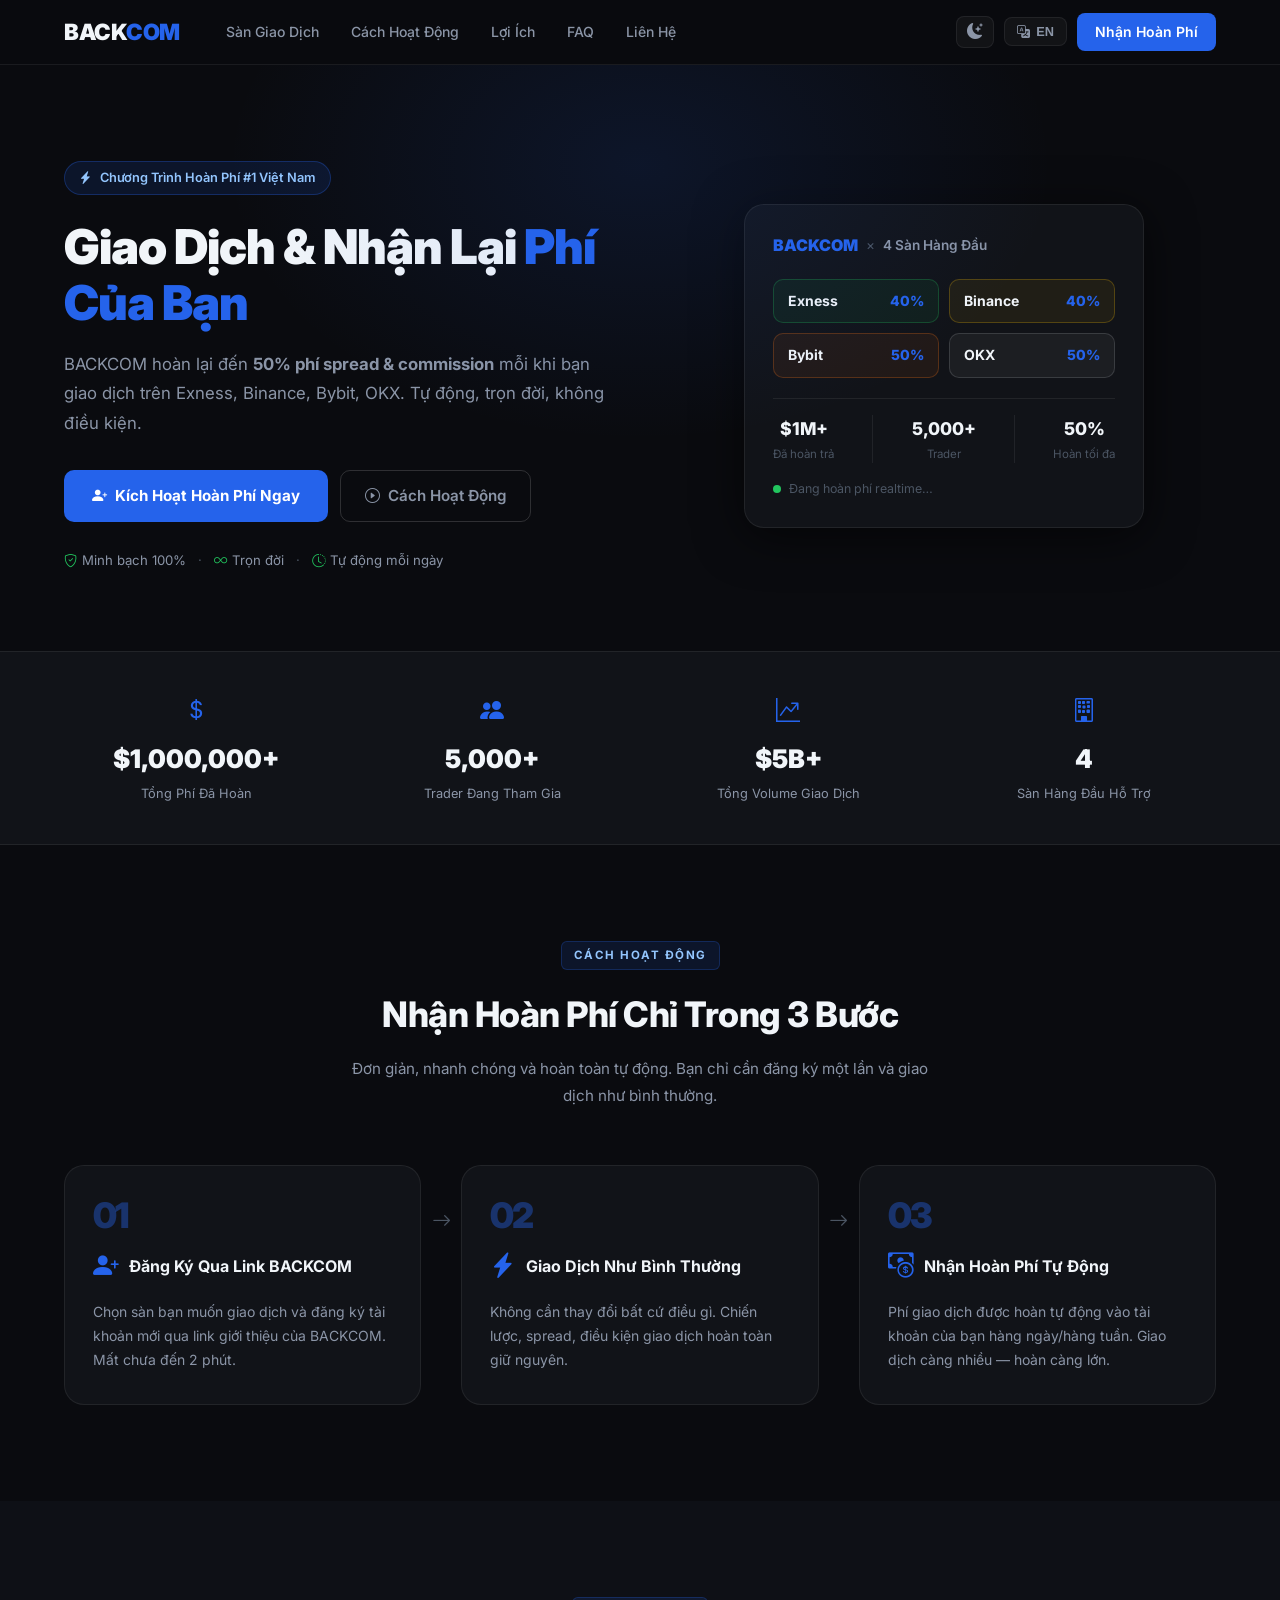
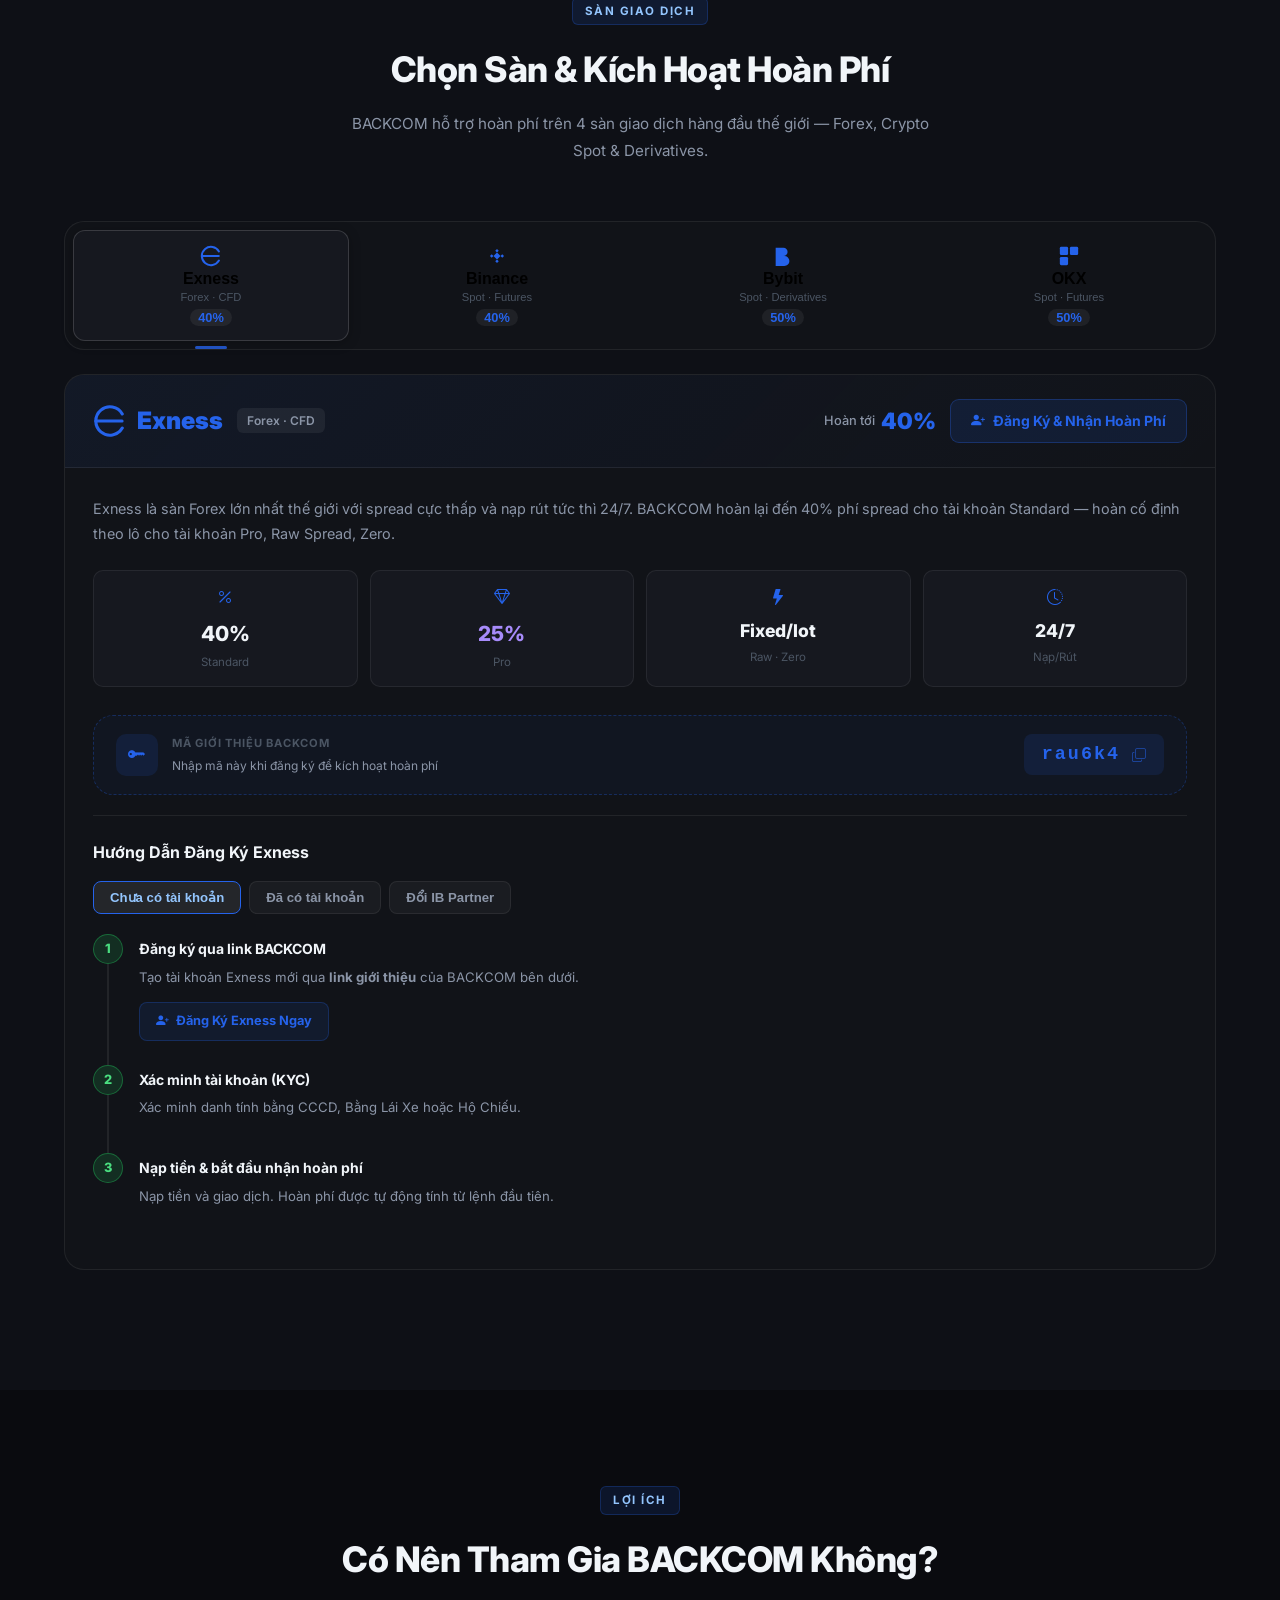
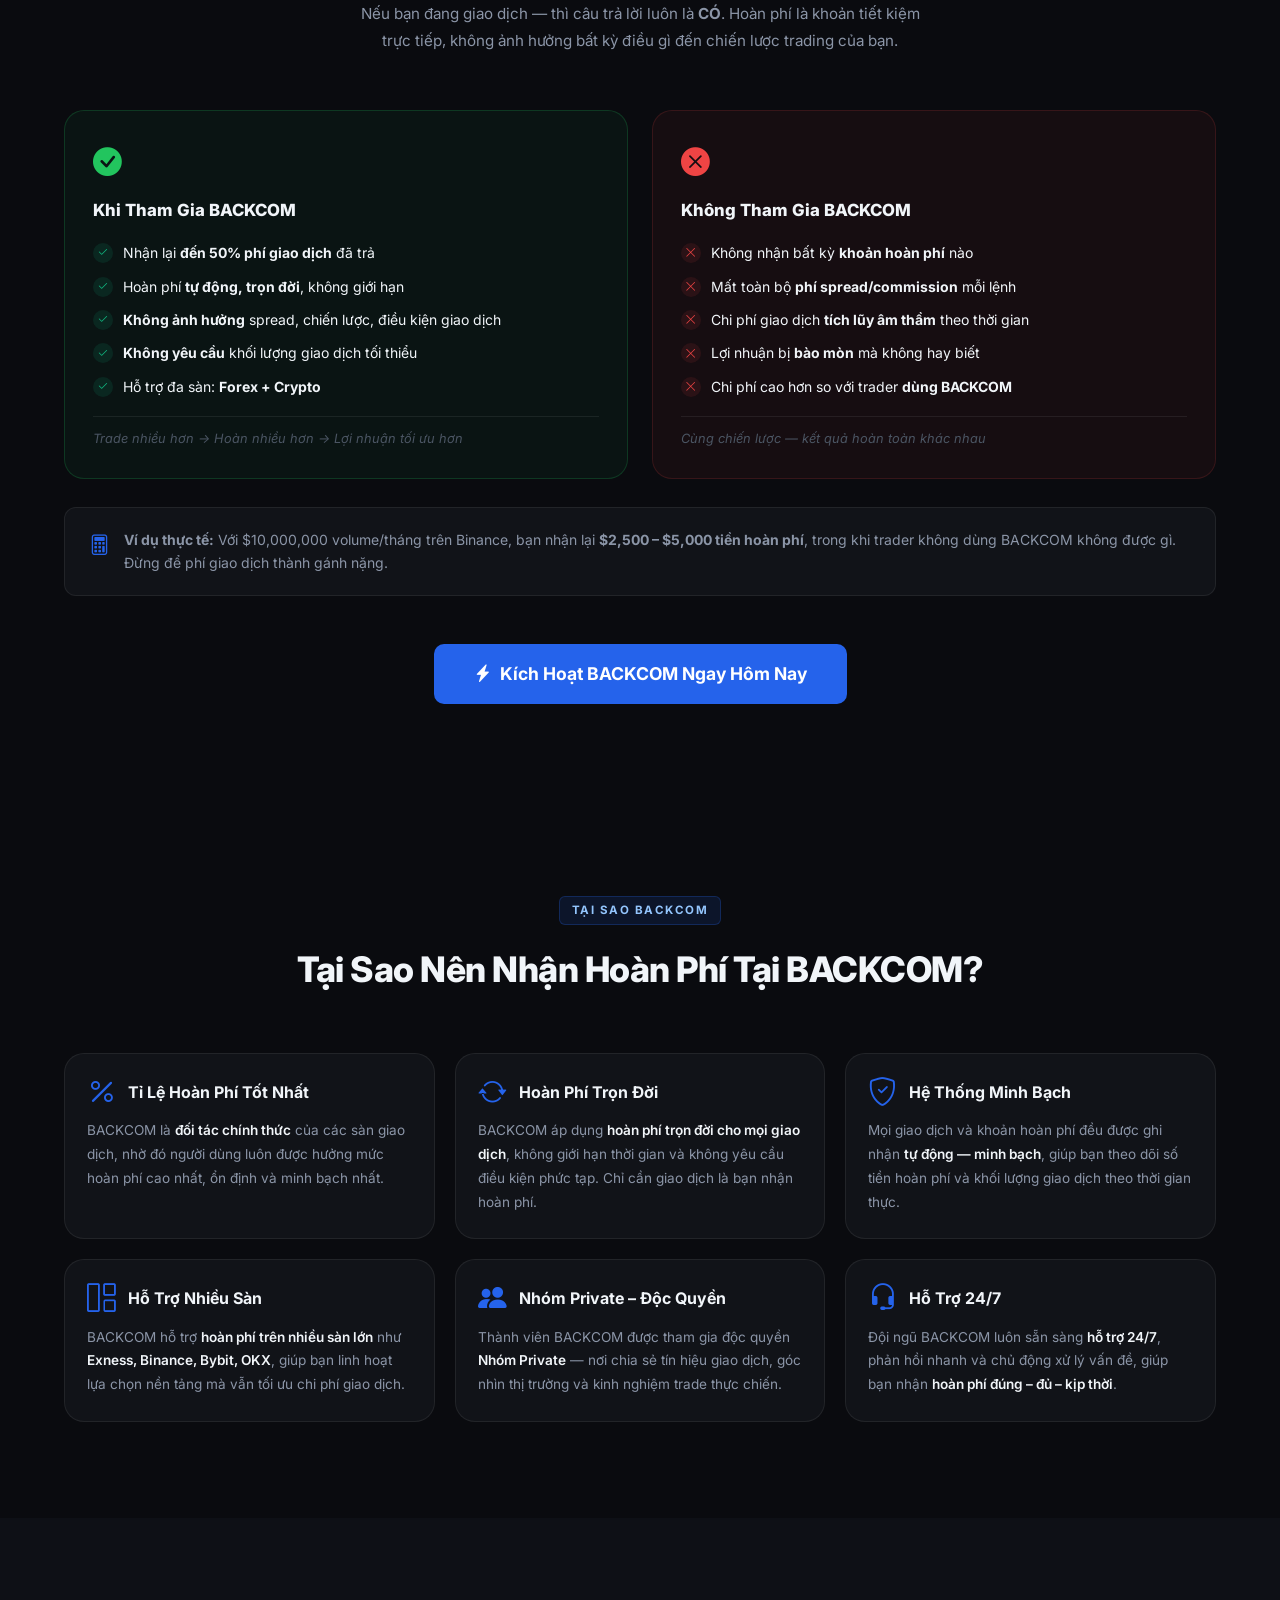
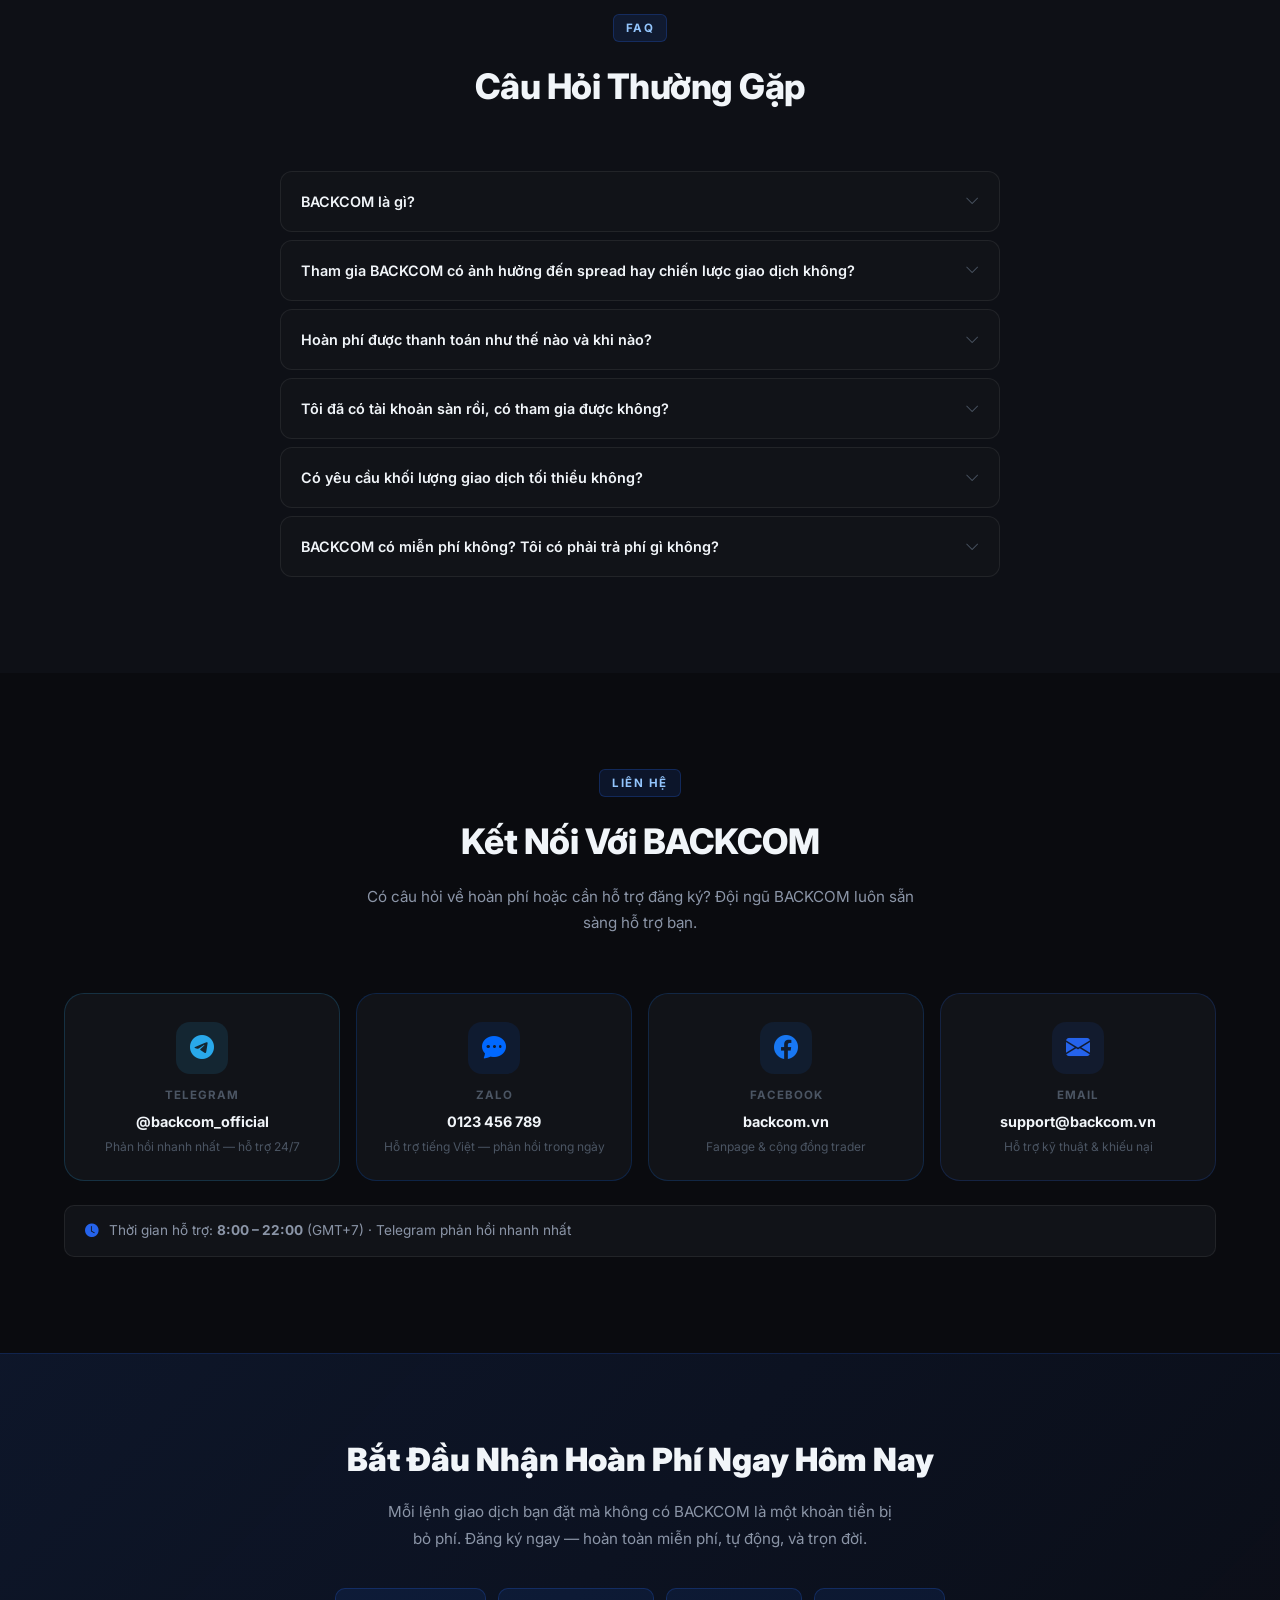
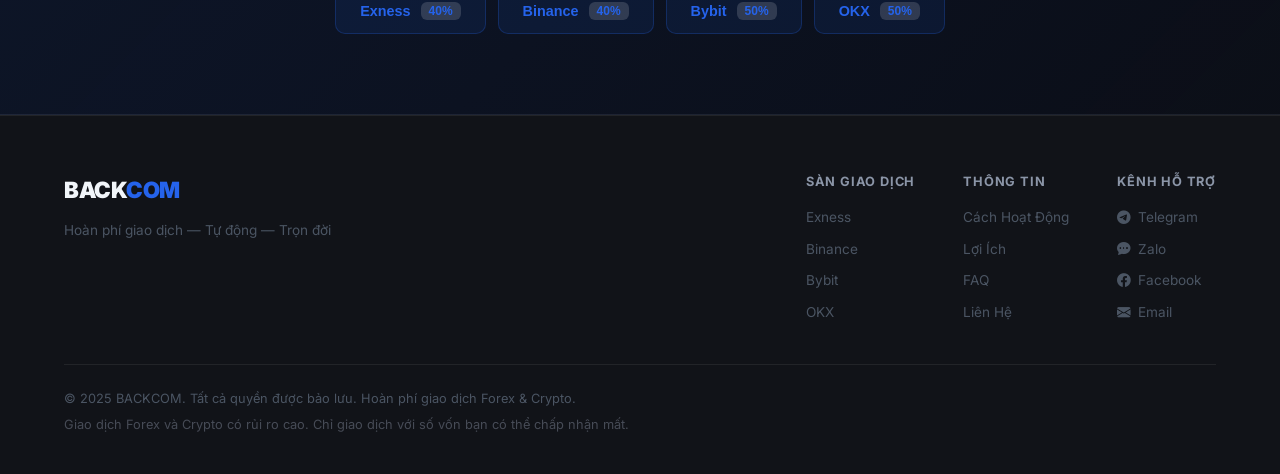
==== commit 182296d7: "Update" ====
--- a/index.html
+++ b/index.html
@@ -17,6 +17,35 @@
   </script>
 </head>
 <body>
+
+<!-- ===== SVG BROKER LOGO DEFS ===== -->
+<svg style="display:none" aria-hidden="true">
+  <defs>
+    <!-- Exness: open-ring "e" with horizontal bar -->
+    <symbol id="logo-exness" viewBox="0 0 24 24">
+      <path d="M20.66 7A10 10 0 1 0 20.66 17" fill="none" stroke="currentColor" stroke-width="2.2" stroke-linecap="round"/>
+      <line x1="2" y1="12" x2="20.5" y2="12" fill="none" stroke="currentColor" stroke-width="2.2" stroke-linecap="round"/>
+    </symbol>
+    <!-- Binance: 5-diamond star pattern -->
+    <symbol id="logo-binance" viewBox="0 0 50 50">
+      <polygon points="25,17 33,25 25,33 17,25" fill="currentColor"/>
+      <polygon points="25,9 29,13 25,17 21,13" fill="currentColor"/>
+      <polygon points="37,21 41,25 37,29 33,25" fill="currentColor"/>
+      <polygon points="25,33 29,37 25,41 21,37" fill="currentColor"/>
+      <polygon points="13,21 17,25 13,29 9,25" fill="currentColor"/>
+    </symbol>
+    <!-- Bybit: double-B angular mark -->
+    <symbol id="logo-bybit" viewBox="0 0 24 24">
+      <path d="M4 3h8.5a4.5 4.5 0 0 1 0 9H4V3zm0 9h9.5a5.5 5.5 0 0 1 0 11H4V12z" fill="currentColor"/>
+    </symbol>
+    <!-- OKX: 3-block L pattern -->
+    <symbol id="logo-okx" viewBox="0 0 24 24">
+      <rect x="2" y="2" width="9" height="9" rx="1.5" fill="currentColor"/>
+      <rect x="13" y="2" width="9" height="9" rx="1.5" fill="currentColor"/>
+      <rect x="2" y="13" width="9" height="9" rx="1.5" fill="currentColor"/>
+    </symbol>
+  </defs>
+</svg>
 
 <!-- ===== NAVBAR ===== -->
 <nav class="navbar" id="navbar">
@@ -226,27 +255,33 @@
     <div class="steps-grid">
       <div class="step-card">
         <div class="step-num">01</div>
-        <div class="step-icon"><i class="bi bi-person-plus-fill"></i></div>
-        <div class="step-title vi-text">Đăng Ký Qua Link BACKCOM</div>
-        <div class="step-title en-text" style="display:none;">Register via BACKCOM Link</div>
+        <div class="step-head">
+          <div class="step-icon"><i class="bi bi-person-plus-fill"></i></div>
+          <div class="step-title vi-text">Đăng Ký Qua Link BACKCOM</div>
+          <div class="step-title en-text" style="display:none;">Register via BACKCOM Link</div>
+        </div>
         <p class="step-desc vi-text">Chọn sàn bạn muốn giao dịch và đăng ký tài khoản mới qua link giới thiệu của BACKCOM. Mất chưa đến 2 phút.</p>
         <p class="step-desc en-text" style="display:none;">Choose your preferred broker and register a new account via BACKCOM's referral link. Takes less than 2 minutes.</p>
       </div>
       <div class="step-arrow"><i class="bi bi-arrow-right"></i></div>
       <div class="step-card">
         <div class="step-num">02</div>
-        <div class="step-icon"><i class="bi bi-lightning-charge-fill"></i></div>
-        <div class="step-title vi-text">Giao Dịch Như Bình Thường</div>
-        <div class="step-title en-text" style="display:none;">Trade as Usual</div>
+        <div class="step-head">
+          <div class="step-icon"><i class="bi bi-lightning-charge-fill"></i></div>
+          <div class="step-title vi-text">Giao Dịch Như Bình Thường</div>
+          <div class="step-title en-text" style="display:none;">Trade as Usual</div>
+        </div>
         <p class="step-desc vi-text">Không cần thay đổi bất cứ điều gì. Chiến lược, spread, điều kiện giao dịch hoàn toàn giữ nguyên.</p>
         <p class="step-desc en-text" style="display:none;">No need to change anything. Your strategy, spreads, and trading conditions remain exactly the same.</p>
       </div>
       <div class="step-arrow"><i class="bi bi-arrow-right"></i></div>
       <div class="step-card">
         <div class="step-num">03</div>
-        <div class="step-icon"><i class="bi bi-cash-coin"></i></div>
-        <div class="step-title vi-text">Nhận Hoàn Phí Tự Động</div>
-        <div class="step-title en-text" style="display:none;">Receive Automatic Rebates</div>
+        <div class="step-head">
+          <div class="step-icon"><i class="bi bi-cash-coin"></i></div>
+          <div class="step-title vi-text">Nhận Hoàn Phí Tự Động</div>
+          <div class="step-title en-text" style="display:none;">Receive Automatic Rebates</div>
+        </div>
         <p class="step-desc vi-text">Phí giao dịch được hoàn tự động vào tài khoản của bạn hàng ngày/hàng tuần. Giao dịch càng nhiều — hoàn càng lớn.</p>
         <p class="step-desc en-text" style="display:none;">Trading fees are automatically rebated to your account daily/weekly. The more you trade — the more you earn back.</p>
       </div>
@@ -269,24 +304,28 @@
     <!-- BROKER SELECTOR TABS -->
     <div class="broker-selector">
       <button class="broker-sel-btn active" onclick="switchBroker('exness', this)">
-        <span class="bsel-logo exness-logo">Exness</span>
+        <svg class="bsel-icon" aria-hidden="true"><use href="#logo-exness"/></svg>
+        <span class="bsel-logo">Exness</span>
         <span class="bsel-type">Forex · CFD</span>
-        <span class="bsel-pct exness-pct-color">40%</span>
+        <span class="bsel-pct">40%</span>
       </button>
       <button class="broker-sel-btn" onclick="switchBroker('binance', this)">
-        <span class="bsel-logo binance-logo">Binance</span>
+        <svg class="bsel-icon" aria-hidden="true"><use href="#logo-binance"/></svg>
+        <span class="bsel-logo">Binance</span>
         <span class="bsel-type">Spot · Futures</span>
-        <span class="bsel-pct binance-pct-color">40%</span>
+        <span class="bsel-pct">40%</span>
       </button>
       <button class="broker-sel-btn" onclick="switchBroker('bybit', this)">
-        <span class="bsel-logo bybit-logo">Bybit</span>
+        <svg class="bsel-icon" aria-hidden="true"><use href="#logo-bybit"/></svg>
+        <span class="bsel-logo">Bybit</span>
         <span class="bsel-type">Spot · Derivatives</span>
-        <span class="bsel-pct bybit-pct-color">50%</span>
+        <span class="bsel-pct">50%</span>
       </button>
       <button class="broker-sel-btn" onclick="switchBroker('okx', this)">
-        <span class="bsel-logo okx-logo">OKX</span>
+        <svg class="bsel-icon" aria-hidden="true"><use href="#logo-okx"/></svg>
+        <span class="bsel-logo">OKX</span>
         <span class="bsel-type">Spot · Futures</span>
-        <span class="bsel-pct okx-pct-color">50%</span>
+        <span class="bsel-pct">50%</span>
       </button>
     </div>
 
@@ -294,7 +333,10 @@
     <div class="broker-block broker-panel active-broker" id="broker-exness">
       <div class="broker-block-header exness-header">
         <div class="broker-block-left">
-          <div class="broker-logo-text exness-logo">Exness</div>
+          <div class="broker-logo-wrap">
+            <svg class="broker-logo-svg" aria-hidden="true"><use href="#logo-exness"/></svg>
+            <span class="broker-logo-name">Exness</span>
+          </div>
           <span class="broker-type-pill vi-text">Forex · CFD</span>
           <span class="broker-type-pill en-text" style="display:none;">Forex · CFD</span>
         </div>
@@ -339,6 +381,23 @@
             <div class="bstat-val" style="font-size:1.1rem;">24/7</div>
             <div class="bstat-label vi-text">Nạp/Rút</div>
             <div class="bstat-label en-text" style="display:none;">Deposit/Withdraw</div>
+          </div>
+        </div>
+        <div class="ref-bar">
+          <div class="ref-bar-left">
+            <div class="ref-bar-icon exness-icon"><i class="bi bi-key-fill"></i></div>
+            <div>
+              <div class="ref-bar-title vi-text">Mã giới thiệu BACKCOM</div>
+              <div class="ref-bar-title en-text" style="display:none;">BACKCOM Referral Code</div>
+              <div class="ref-bar-hint vi-text">Nhập mã này khi đăng ký để kích hoạt hoàn phí</div>
+              <div class="ref-bar-hint en-text" style="display:none;">Enter this code when registering to activate rebates</div>
+            </div>
+          </div>
+          <div class="ref-bar-right">
+            <button class="ref-chip" data-copy-ref="exness" title="Sao chép mã">
+              <span data-ref="exness"></span>
+              <i class="bi bi-copy ref-chip-icon"></i>
+            </button>
           </div>
         </div>
         <!-- Registration tabs -->
@@ -440,35 +499,67 @@
                   <div class="t-body">
                     <div class="t-title vi-text">Mở Live Chat trên Exness</div>
                     <div class="t-title en-text" style="display:none;">Open Live Chat on Exness</div>
-                    <p class="t-desc vi-text">Đăng nhập Exness → <strong>Hồ sơ</strong> → <strong>Chat trực tuyến</strong>.</p>
-                    <p class="t-desc en-text" style="display:none;">Log in to Exness → <strong>Profile</strong> → <strong>Live Chat</strong>.</p>
+                    <p class="t-desc vi-text">Đăng nhập vào tài khoản Exness, vào mục <strong>Hồ sơ</strong> và chọn <strong>Chat trực tuyến</strong>.</p>
+                    <p class="t-desc en-text" style="display:none;">Log in to Exness, go to <strong>Profile</strong> and select <strong>Live Chat</strong>.</p>
                   </div>
                 </div>
                 <div class="t-step">
                   <div class="t-num exness-num">2</div>
                   <div class="t-body">
-                    <div class="t-title vi-text">Yêu cầu "Đổi đối tác"</div>
-                    <div class="t-title en-text" style="display:none;">Request "Change partner"</div>
-                    <p class="t-desc vi-text">Gửi câu lệnh <strong>"Đổi đối tác"</strong> trong chat.</p>
-                    <p class="t-desc en-text" style="display:none;">Send the message <strong>"Change partner"</strong> in chat.</p>
+                    <div class="t-title vi-text">Yêu cầu đổi đối tác</div>
+                    <div class="t-title en-text" style="display:none;">Request partner change</div>
+                    <p class="t-desc vi-text">Gửi câu lệnh <strong>"Đổi đối tác"</strong> trong chat để bắt đầu quá trình thay đổi.</p>
+                    <p class="t-desc en-text" style="display:none;">Send the message <strong>"Change partner"</strong> in chat to start the process.</p>
                   </div>
                 </div>
                 <div class="t-step">
                   <div class="t-num exness-num">3</div>
                   <div class="t-body">
-                    <div class="t-title vi-text">Xác nhận qua BOT & dán link BACKCOM</div>
-                    <div class="t-title en-text" style="display:none;">Confirm via BOT & paste BACKCOM link</div>
-                    <p class="t-desc vi-text">Click link BOT gửi, đăng nhập lại, chọn lý do <strong>"Tín hiệu giao dịch"</strong>, dán link BACKCOM.</p>
-                    <p class="t-desc en-text" style="display:none;">Click BOT link, log in again, select reason <strong>"Trading signals"</strong>, paste the BACKCOM link.</p>
-                  </div>
-                </div>
-                <div class="t-step last">
+                    <div class="t-title vi-text">Xác nhận qua link BOT gửi</div>
+                    <div class="t-title en-text" style="display:none;">Confirm via BOT link</div>
+                    <p class="t-desc vi-text">Nhấn vào liên kết mà BOT gửi, đăng nhập lại, sau đó nhấn vào liên kết thêm một lần nữa.</p>
+                    <p class="t-desc en-text" style="display:none;">Click the link the BOT sends, log in again, then click the link one more time.</p>
+                  </div>
+                </div>
+                <div class="t-step">
                   <div class="t-num exness-num">4</div>
+                  <div class="t-body">
+                    <div class="t-title vi-text">Dán link đối tác BACKCOM</div>
+                    <div class="t-title en-text" style="display:none;">Paste BACKCOM partner link</div>
+                    <p class="t-desc vi-text">Chọn lý do <strong>"Tín hiệu giao dịch"</strong>, sau đó dán link đối tác BACKCOM vào ô yêu cầu.</p>
+                    <p class="t-desc en-text" style="display:none;">Select reason <strong>"Trading signals"</strong>, then paste the BACKCOM partner link into the field.</p>
+                    <a href="#" class="btn-step exness-btn-step" data-broker="exness" data-action="switch-ib">
+                      <i class="bi bi-copy"></i>
+                      <span class="vi-text">Sao Chép Link BACKCOM</span>
+                      <span class="en-text" style="display:none;">Copy BACKCOM Link</span>
+                    </a>
+                  </div>
+                </div>
+                <div class="t-step">
+                  <div class="t-num exness-num">5</div>
+                  <div class="t-body">
+                    <div class="t-title vi-text">Điền nguồn tìm thấy đối tác</div>
+                    <div class="t-title en-text" style="display:none;">Fill in where you found the partner</div>
+                    <p class="t-desc vi-text">Tại mục <em>"Bạn đã tìm thấy đối tác mới ở đâu"</em> — điền link đối tác hoặc điền <strong>facebook.com</strong>.</p>
+                    <p class="t-desc en-text" style="display:none;">In the <em>"Where did you find the new partner"</em> field — enter the partner link or type <strong>facebook.com</strong>.</p>
+                  </div>
+                </div>
+                <div class="t-step">
+                  <div class="t-num exness-num">6</div>
                   <div class="t-body">
                     <div class="t-title vi-text">Gửi & chờ 24–48h duyệt</div>
                     <div class="t-title en-text" style="display:none;">Submit & wait 24–48h for approval</div>
-                    <p class="t-desc vi-text">Sau khi được duyệt, tạo tài khoản MT4/MT5 mới và giao dịch trên đó.</p>
-                    <p class="t-desc en-text" style="display:none;">Once approved, create a new MT4/MT5 account and trade on it.</p>
+                    <p class="t-desc vi-text">Nhấn <strong>Gửi</strong> và chờ khoảng <strong>24–48 giờ</strong> để nhận email xác nhận thành công.</p>
+                    <p class="t-desc en-text" style="display:none;">Click <strong>Submit</strong> and wait approximately <strong>24–48 hours</strong> for a confirmation email.</p>
+                  </div>
+                </div>
+                <div class="t-step last">
+                  <div class="t-num exness-num">7</div>
+                  <div class="t-body">
+                    <div class="t-title vi-text">Tạo tài khoản MT4/MT5 mới</div>
+                    <div class="t-title en-text" style="display:none;">Create a new MT4/MT5 account</div>
+                    <p class="t-desc vi-text">Sau khi được duyệt, tạo 1 tài khoản MT4/MT5 mới và giao dịch trên đó để nhận hoàn phí.</p>
+                    <p class="t-desc en-text" style="display:none;">Once approved, create a new MT4/MT5 account and trade on it to receive rebates.</p>
                   </div>
                 </div>
               </div>
@@ -482,7 +573,10 @@
     <div class="broker-block broker-panel" id="broker-binance">
       <div class="broker-block-header binance-header">
         <div class="broker-block-left">
-          <div class="broker-logo-text binance-logo">Binance</div>
+          <div class="broker-logo-wrap">
+            <svg class="broker-logo-svg" aria-hidden="true"><use href="#logo-binance"/></svg>
+            <span class="broker-logo-name">Binance</span>
+          </div>
           <span class="broker-type-pill">Spot · Futures</span>
         </div>
         <div class="broker-block-right">
@@ -547,6 +641,23 @@
             <div class="mech-total-num">40%</div>
             <div class="mech-total-sub vi-text">Tổng hoàn phí</div>
             <div class="mech-total-sub en-text" style="display:none;">Total rebate</div>
+          </div>
+        </div>
+        <div class="ref-bar">
+          <div class="ref-bar-left">
+            <div class="ref-bar-icon binance-icon"><i class="bi bi-key-fill"></i></div>
+            <div>
+              <div class="ref-bar-title vi-text">Mã giới thiệu BACKCOM</div>
+              <div class="ref-bar-title en-text" style="display:none;">BACKCOM Referral Code</div>
+              <div class="ref-bar-hint vi-text">Nhập mã này khi đăng ký để kích hoạt hoàn phí</div>
+              <div class="ref-bar-hint en-text" style="display:none;">Enter this code when registering to activate rebates</div>
+            </div>
+          </div>
+          <div class="ref-bar-right">
+            <button class="ref-chip" data-copy-ref="binance" title="Sao chép mã">
+              <span data-ref="binance"></span>
+              <i class="bi bi-copy ref-chip-icon"></i>
+            </button>
           </div>
         </div>
         <div class="reg-guide">
@@ -647,7 +758,10 @@
     <div class="broker-block broker-panel" id="broker-bybit">
       <div class="broker-block-header bybit-header">
         <div class="broker-block-left">
-          <div class="broker-logo-text bybit-logo">Bybit</div>
+          <div class="broker-logo-wrap">
+            <svg class="broker-logo-svg" aria-hidden="true"><use href="#logo-bybit"/></svg>
+            <span class="broker-logo-name">Bybit</span>
+          </div>
           <span class="broker-type-pill">Spot · Derivatives</span>
         </div>
         <div class="broker-block-right">
@@ -693,6 +807,23 @@
             <div class="bstat-val" style="color:#f97316;">∞</div>
             <div class="bstat-label vi-text">Trọn đời</div>
             <div class="bstat-label en-text" style="display:none;">Lifetime</div>
+          </div>
+        </div>
+        <div class="ref-bar">
+          <div class="ref-bar-left">
+            <div class="ref-bar-icon bybit-icon"><i class="bi bi-key-fill"></i></div>
+            <div>
+              <div class="ref-bar-title vi-text">Mã giới thiệu BACKCOM</div>
+              <div class="ref-bar-title en-text" style="display:none;">BACKCOM Referral Code</div>
+              <div class="ref-bar-hint vi-text">Nhập mã này khi đăng ký để kích hoạt hoàn phí</div>
+              <div class="ref-bar-hint en-text" style="display:none;">Enter this code when registering to activate rebates</div>
+            </div>
+          </div>
+          <div class="ref-bar-right">
+            <button class="ref-chip" data-copy-ref="bybit" title="Sao chép mã">
+              <span data-ref="bybit"></span>
+              <i class="bi bi-copy ref-chip-icon"></i>
+            </button>
           </div>
         </div>
         <div class="reg-guide">
@@ -793,7 +924,10 @@
     <div class="broker-block broker-panel" id="broker-okx">
       <div class="broker-block-header okx-header">
         <div class="broker-block-left">
-          <div class="broker-logo-text okx-logo">OKX</div>
+          <div class="broker-logo-wrap">
+            <svg class="broker-logo-svg" aria-hidden="true"><use href="#logo-okx"/></svg>
+            <span class="broker-logo-name">OKX</span>
+          </div>
           <span class="broker-type-pill">Spot · Futures</span>
         </div>
         <div class="broker-block-right">
@@ -839,6 +973,23 @@
             <div class="bstat-val" style="color:#e5e7eb;">∞</div>
             <div class="bstat-label vi-text">Trọn đời</div>
             <div class="bstat-label en-text" style="display:none;">Lifetime</div>
+          </div>
+        </div>
+        <div class="ref-bar">
+          <div class="ref-bar-left">
+            <div class="ref-bar-icon okx-icon"><i class="bi bi-key-fill"></i></div>
+            <div>
+              <div class="ref-bar-title vi-text">Mã giới thiệu BACKCOM</div>
+              <div class="ref-bar-title en-text" style="display:none;">BACKCOM Referral Code</div>
+              <div class="ref-bar-hint vi-text">Nhập mã này khi đăng ký để kích hoạt hoàn phí</div>
+              <div class="ref-bar-hint en-text" style="display:none;">Enter this code when registering to activate rebates</div>
+            </div>
+          </div>
+          <div class="ref-bar-right">
+            <button class="ref-chip" data-copy-ref="okx" title="Sao chép mã">
+              <span data-ref="okx"></span>
+              <i class="bi bi-copy ref-chip-icon"></i>
+            </button>
           </div>
         </div>
         <div class="reg-guide">
@@ -853,6 +1004,10 @@
               <span class="vi-text">Đã có tài khoản</span>
               <span class="en-text" style="display:none;">Existing account</span>
             </button>
+            <button class="reg-tab" onclick="switchTab('okx',3,this)">
+              <span class="vi-text">Không thể nhập mã</span>
+              <span class="en-text" style="display:none;">Cannot apply code</span>
+            </button>
           </div>
           <div class="reg-panels">
             <div class="reg-panel active" id="okx-panel-1">
@@ -894,29 +1049,98 @@
             <div class="reg-panel" id="okx-panel-2">
               <div class="reg-note-box">
                 <i class="bi bi-info-circle-fill"></i>
-                <span class="vi-text">Liên hệ BACKCOM support để được hỗ trợ chuyển đổi tài khoản OKX hiện tại.</span>
-                <span class="en-text" style="display:none;">Contact BACKCOM support for assistance migrating your existing OKX account.</span>
+                <span class="vi-text">Áp dụng khi tài khoản <strong>chưa đăng ký dưới bất kỳ mã giới thiệu nào</strong> trước đó. Nếu không thành công, thực hiện <strong>Tab 3</strong>.</span>
+                <span class="en-text" style="display:none;">Applies when the account is <strong>not registered under any referral code</strong> previously. If unsuccessful, proceed to <strong>Tab 3</strong>.</span>
               </div>
               <div class="timeline">
                 <div class="t-step">
                   <div class="t-num okx-num">1</div>
                   <div class="t-body">
-                    <div class="t-title vi-text">Tạo tài khoản OKX mới qua link BACKCOM</div>
-                    <div class="t-title en-text" style="display:none;">Create new OKX account via BACKCOM link</div>
+                    <div class="t-title vi-text">Truy cập link nhập mã OKX</div>
+                    <div class="t-title en-text" style="display:none;">Access OKX code application link</div>
+                    <p class="t-desc vi-text">Đăng nhập vào tài khoản OKX hiện tại rồi truy cập link bên dưới để mở trang đăng ký broker mới.</p>
+                    <p class="t-desc en-text" style="display:none;">Log into your existing OKX account, then access the link below to open the broker registration page.</p>
+                    <a href="#" class="btn-step okx-btn-step" data-broker="okx" data-action="register">
+                      <i class="bi bi-box-arrow-up-right"></i>
+                      <span class="vi-text">Truy Cập Link Nhập Mã</span>
+                      <span class="en-text" style="display:none;">Access Code Link</span>
+                    </a>
+                  </div>
+                </div>
+                <div class="t-step">
+                  <div class="t-num okx-num">2</div>
+                  <div class="t-body">
+                    <div class="t-title vi-text">Nhập mã mới và lý do tham gia</div>
+                    <div class="t-title en-text" style="display:none;">Enter new code and reason</div>
+                    <p class="t-desc vi-text">Điền thông tin theo hướng dẫn:</p>
+                    <p class="t-desc en-text" style="display:none;">Fill in the required information:</p>
+                    <div class="t-code-row">
+                      <span class="t-code-label vi-text">Mã Mới:</span>
+                      <span class="t-code-label en-text" style="display:none;">New Code:</span>
+                      <span class="t-code-val" data-ref="okx"></span>
+                      <button class="t-code-copy" data-copy-ref="okx" title="Sao chép"><i class="bi bi-copy"></i></button>
+                    </div>
+                    <div class="t-code-row" style="margin-top:6px;">
+                      <span class="t-code-label vi-text">Lý Do:</span>
+                      <span class="t-code-label en-text" style="display:none;">Reason:</span>
+                      <span class="t-code-val">I want to join Private Group</span>
+                      <button class="t-code-copy" onclick="copyText('I want to join Private Group',this)" title="Sao chép"><i class="bi bi-copy"></i></button>
+                    </div>
+                  </div>
+                </div>
+                <div class="t-step last">
+                  <div class="t-num okx-num">3</div>
+                  <div class="t-body">
+                    <div class="t-title vi-text">Bấm Submit và chờ kết quả</div>
+                    <div class="t-title en-text" style="display:none;">Submit and wait for result</div>
+                    <p class="t-desc vi-text">Kết quả xử lý trong ngày (~22h–23h). OKX thông báo qua App.</p>
+                    <p class="t-desc en-text" style="display:none;">Result is processed same day (~10–11 PM). OKX will notify via App.</p>
+                    <div class="reg-note-box warn-box" style="margin-top:10px;">
+                      <i class="bi bi-exclamation-triangle-fill"></i>
+                      <span class="vi-text">Nếu xuất hiện popup <strong>"Không thể tham gia ngay bây giờ"</strong> hoặc OKX không duyệt → thực hiện <strong>Tab 3</strong>.</span>
+                      <span class="en-text" style="display:none;">If you see <strong>"Cannot join now"</strong> popup or OKX rejects → proceed to <strong>Tab 3</strong>.</span>
+                    </div>
+                  </div>
+                </div>
+              </div>
+            </div>
+            <div class="reg-panel" id="okx-panel-3">
+              <div class="reg-note-box warn-box">
+                <i class="bi bi-exclamation-triangle-fill"></i>
+                <span class="vi-text">Áp dụng khi tài khoản cũ <strong>đã đăng ký dưới mã giới thiệu khác</strong> hoặc <strong>không thể nhập mã mới</strong> theo Tab 2. Cần tạo tài khoản OKX mới.</span>
+                <span class="en-text" style="display:none;">Applies when old account is <strong>under another referral code</strong> or <strong>cannot apply new code</strong> per Tab 2. A new OKX account is required.</span>
+              </div>
+              <div class="timeline">
+                <div class="t-step">
+                  <div class="t-num okx-num">1</div>
+                  <div class="t-body">
+                    <div class="t-title vi-text">Chuyển tài sản & đóng tài khoản cũ</div>
+                    <div class="t-title en-text" style="display:none;">Transfer assets & close old account</div>
+                    <p class="t-desc vi-text">Chuyển toàn bộ tài sản sang sàn khác hoặc rút qua P2P. Sau đó <strong>"Đóng Tài Khoản"</strong> trong cài đặt OKX. Tiếp theo tạo tài khoản mới qua link BACKCOM — kiểm tra mã giới thiệu đã được nhập khi đăng ký.</p>
+                    <p class="t-desc en-text" style="display:none;">Move all assets to another exchange or withdraw via P2P. Then do <strong>"Close Account"</strong> in OKX settings. Create a new account via BACKCOM link — ensure the referral code is entered during registration.</p>
                     <a href="#" class="btn-step okx-btn-step" data-broker="okx" data-action="register">
                       <i class="bi bi-person-plus-fill"></i>
-                      <span class="vi-text">Đăng Ký Tài Khoản Mới</span>
-                      <span class="en-text" style="display:none;">Register New Account</span>
+                      <span class="vi-text">Đăng Ký Tài Khoản OKX Mới</span>
+                      <span class="en-text" style="display:none;">Register New OKX Account</span>
                     </a>
                   </div>
                 </div>
+                <div class="t-step">
+                  <div class="t-num okx-num">2</div>
+                  <div class="t-body">
+                    <div class="t-title vi-text">KYC bằng loại giấy tờ khác</div>
+                    <div class="t-title en-text" style="display:none;">KYC with a different document</div>
+                    <p class="t-desc vi-text">KYC tài khoản mới bằng <strong>loại giấy tờ khác với tài khoản cũ</strong>. Ví dụ: cũ dùng CCCD thì mới dùng Bằng Lái Xe hoặc Hộ Chiếu.</p>
+                    <p class="t-desc en-text" style="display:none;">Complete KYC using a <strong>different document than the old account</strong>. E.g., if old used National ID, use Driver's License or Passport.</p>
+                  </div>
+                </div>
                 <div class="t-step last">
-                  <div class="t-num okx-num">2</div>
-                  <div class="t-body">
-                    <div class="t-title vi-text">Liên kết UID & chuyển tài sản</div>
-                    <div class="t-title en-text" style="display:none;">Link UID & transfer assets</div>
-                    <p class="t-desc vi-text">Liên kết UID tài khoản mới với BACKCOM, sau đó chuyển tài sản và bắt đầu giao dịch.</p>
-                    <p class="t-desc en-text" style="display:none;">Link the new account UID with BACKCOM, then transfer assets and start trading.</p>
+                  <div class="t-num okx-num">3</div>
+                  <div class="t-body">
+                    <div class="t-title vi-text">Nạp tiền & giao dịch như bình thường</div>
+                    <div class="t-title en-text" style="display:none;">Deposit & trade normally</div>
+                    <p class="t-desc vi-text">Nạp tiền vào tài khoản và bắt đầu giao dịch để nhận hoàn phí tự động.</p>
+                    <p class="t-desc en-text" style="display:none;">Deposit funds and start trading to receive automatic rebates.</p>
                   </div>
                 </div>
               </div>
@@ -929,7 +1153,7 @@
   </div>
 </section>
 
-<!-- ===== WHY BACKCOM ===== -->
+<!-- ===== WHY / COMPARISON ===== -->
 <section class="section" id="why-backcom">
   <div class="container">
     <div class="section-header">
@@ -1027,6 +1251,74 @@
   </div>
 </section>
 
+<!-- ===== FEATURES SECTION ===== -->
+<section class="section" id="features">
+  <div class="container">
+    <div class="section-header">
+      <div class="section-badge vi-text">TẠI SAO BACKCOM</div>
+      <div class="section-badge en-text" style="display:none;">WHY BACKCOM</div>
+      <h2 class="section-title vi-text">Tại Sao Nên Nhận Hoàn Phí Tại BACKCOM?</h2>
+      <h2 class="section-title en-text" style="display:none;">Why Choose BACKCOM For Rebates?</h2>
+    </div>
+    <div class="feat-grid">
+      <div class="feat-card">
+        <div class="feat-head">
+          <div class="feat-icon"><i class="bi bi-percent"></i></div>
+          <div class="feat-title vi-text">Tỉ Lệ Hoàn Phí Tốt Nhất</div>
+          <div class="feat-title en-text" style="display:none;">Best Rebate Rate</div>
+        </div>
+        <p class="feat-desc vi-text">BACKCOM là <strong>đối tác chính thức</strong> của các sàn giao dịch, nhờ đó người dùng luôn được hưởng mức hoàn phí cao nhất, ổn định và minh bạch nhất.</p>
+        <p class="feat-desc en-text" style="display:none;">BACKCOM is an <strong>official broker partner</strong>, giving you the highest, most stable and transparent rebate rates available.</p>
+      </div>
+      <div class="feat-card">
+        <div class="feat-head">
+          <div class="feat-icon"><i class="bi bi-arrow-repeat"></i></div>
+          <div class="feat-title vi-text">Hoàn Phí Trọn Đời</div>
+          <div class="feat-title en-text" style="display:none;">Lifetime Rebates</div>
+        </div>
+        <p class="feat-desc vi-text">BACKCOM áp dụng <strong>hoàn phí trọn đời cho mọi giao dịch</strong>, không giới hạn thời gian và không yêu cầu điều kiện phức tạp. Chỉ cần giao dịch là bạn nhận hoàn phí.</p>
+        <p class="feat-desc en-text" style="display:none;">BACKCOM provides <strong>lifetime rebates on every trade</strong> — no time limits, no complex conditions. Trade and earn, simple as that.</p>
+      </div>
+      <div class="feat-card">
+        <div class="feat-head">
+          <div class="feat-icon"><i class="bi bi-shield-check"></i></div>
+          <div class="feat-title vi-text">Hệ Thống Minh Bạch</div>
+          <div class="feat-title en-text" style="display:none;">Transparent System</div>
+        </div>
+        <p class="feat-desc vi-text">Mọi giao dịch và khoản hoàn phí đều được ghi nhận <strong>tự động — minh bạch</strong>, giúp bạn theo dõi số tiền hoàn phí và khối lượng giao dịch theo thời gian thực.</p>
+        <p class="feat-desc en-text" style="display:none;">Every trade and rebate is logged <strong>automatically and transparently</strong> — track your earnings and trade volume in real time.</p>
+      </div>
+      <div class="feat-card">
+        <div class="feat-head">
+          <div class="feat-icon"><i class="bi bi-grid-1x2"></i></div>
+          <div class="feat-title vi-text">Hỗ Trợ Nhiều Sàn</div>
+          <div class="feat-title en-text" style="display:none;">Multi-Broker Support</div>
+        </div>
+        <p class="feat-desc vi-text">BACKCOM hỗ trợ <strong>hoàn phí trên nhiều sàn lớn</strong> như <strong>Exness, Binance, Bybit, OKX</strong>, giúp bạn linh hoạt lựa chọn nền tảng mà vẫn tối ưu chi phí giao dịch.</p>
+        <p class="feat-desc en-text" style="display:none;">BACKCOM supports <strong>rebates across major brokers</strong> including <strong>Exness, Binance, Bybit, OKX</strong> — flexible choice, optimized costs.</p>
+      </div>
+      <div class="feat-card">
+        <div class="feat-head">
+          <div class="feat-icon"><i class="bi bi-people-fill"></i></div>
+          <div class="feat-title vi-text">Nhóm Private – Độc Quyền</div>
+          <div class="feat-title en-text" style="display:none;">Exclusive Private Group</div>
+        </div>
+        <p class="feat-desc vi-text">Thành viên BACKCOM được tham gia độc quyền <strong>Nhóm Private</strong> — nơi chia sẻ tín hiệu giao dịch, góc nhìn thị trường và kinh nghiệm trade thực chiến.</p>
+        <p class="feat-desc en-text" style="display:none;">BACKCOM members get exclusive access to the <strong>Private Group</strong> — trading signals, market insights, and real trading experience to sharpen your edge.</p>
+      </div>
+      <div class="feat-card">
+        <div class="feat-head">
+          <div class="feat-icon"><i class="bi bi-headset"></i></div>
+          <div class="feat-title vi-text">Hỗ Trợ 24/7</div>
+          <div class="feat-title en-text" style="display:none;">24/7 Support</div>
+        </div>
+        <p class="feat-desc vi-text">Đội ngũ BACKCOM luôn sẵn sàng <strong>hỗ trợ 24/7</strong>, phản hồi nhanh và chủ động xử lý vấn đề, giúp bạn nhận <strong>hoàn phí đúng – đủ – kịp thời</strong>.</p>
+        <p class="feat-desc en-text" style="display:none;">BACKCOM's team is available <strong>24/7</strong> — responding fast and proactively so you receive rebates <strong>accurately and on time</strong>.</p>
+      </div>
+    </div>
+  </div>
+</section>
+
 <!-- ===== FAQ ===== -->
 <section class="section section-alt" id="faq">
   <div class="container">
@@ -1135,8 +1427,8 @@
         <div class="contact-body">
           <div class="contact-name">Telegram</div>
           <div class="contact-handle" id="ct-telegram-handle"></div>
-          <div class="contact-desc vi-text">Phản hồi nhanh nhất — hỗ trợ 24/7</div>
-          <div class="contact-desc en-text" style="display:none;">Fastest response — 24/7 support</div>
+          <div class="contact-desc vi-text" id="ct-telegram-desc-vi"></div>
+          <div class="contact-desc en-text" id="ct-telegram-desc-en" style="display:none;"></div>
         </div>
         <div class="contact-arrow"><i class="bi bi-arrow-up-right"></i></div>
       </a>
@@ -1149,8 +1441,8 @@
         <div class="contact-body">
           <div class="contact-name">Zalo</div>
           <div class="contact-handle" id="ct-zalo-handle"></div>
-          <div class="contact-desc vi-text">Hỗ trợ tiếng Việt — phản hồi trong ngày</div>
-          <div class="contact-desc en-text" style="display:none;">Vietnamese support — same-day response</div>
+          <div class="contact-desc vi-text" id="ct-zalo-desc-vi"></div>
+          <div class="contact-desc en-text" id="ct-zalo-desc-en" style="display:none;"></div>
         </div>
         <div class="contact-arrow"><i class="bi bi-arrow-up-right"></i></div>
       </a>
@@ -1163,8 +1455,8 @@
         <div class="contact-body">
           <div class="contact-name">Facebook</div>
           <div class="contact-handle" id="ct-facebook-handle"></div>
-          <div class="contact-desc vi-text">Fanpage & cộng đồng trader</div>
-          <div class="contact-desc en-text" style="display:none;">Fanpage & trader community</div>
+          <div class="contact-desc vi-text" id="ct-facebook-desc-vi"></div>
+          <div class="contact-desc en-text" id="ct-facebook-desc-en" style="display:none;"></div>
         </div>
         <div class="contact-arrow"><i class="bi bi-arrow-up-right"></i></div>
       </a>
@@ -1177,8 +1469,8 @@
         <div class="contact-body">
           <div class="contact-name">Email</div>
           <div class="contact-handle" id="ct-email-handle"></div>
-          <div class="contact-desc vi-text">Hỗ trợ kỹ thuật & khiếu nại</div>
-          <div class="contact-desc en-text" style="display:none;">Technical support & complaints</div>
+          <div class="contact-desc vi-text" id="ct-email-desc-vi"></div>
+          <div class="contact-desc en-text" id="ct-email-desc-en" style="display:none;"></div>
         </div>
         <div class="contact-arrow"><i class="bi bi-arrow-up-right"></i></div>
       </a>
--- a/style.css
+++ b/style.css
@@ -11,9 +11,9 @@
   --text-main: #f1f5f9;
   --text-sub: #8b95a7;
   --text-muted: #4b5563;
-  --accent: #6366f1;
-  --accent-hover: #4f52d9;
-  --accent-glow: rgba(99,102,241,.2);
+  --accent: #2563eb;
+  --accent-hover: #1d4ed8;
+  --accent-glow: rgba(37,99,235,.2);
   --green: #22c55e;
   --red: #ef4444;
   --exness: #22c55e;
@@ -39,7 +39,7 @@
   --text-main: #0f172a;
   --text-sub: #475569;
   --text-muted: #94a3b8;
-  --accent-glow: rgba(99,102,241,.15);
+  --accent-glow: rgba(37,99,235,.15);
   --shadow: 0 4px 24px rgba(0,0,0,.08);
   --shadow-lg: 0 8px 48px rgba(0,0,0,.14);
   --navbar-bg: rgba(248,250,252,.93);
@@ -200,7 +200,7 @@
   transform: translateX(-50%);
   width: 900px;
   height: 600px;
-  background: radial-gradient(ellipse at center, rgba(99,102,241,.12) 0%, transparent 65%);
+  background: radial-gradient(ellipse at center, rgba(37,99,235,.12) 0%, transparent 65%);
   pointer-events: none;
 }
 
@@ -217,9 +217,9 @@
   gap: 8px;
   padding: 6px 14px;
   border-radius: 100px;
-  background: rgba(99,102,241,.12);
-  border: 1px solid rgba(99,102,241,.3);
-  color: #a5b4fc;
+  background: rgba(37,99,235,.12);
+  border: 1px solid rgba(37,99,235,.3);
+  color: #93c5fd;
   font-size: .8rem;
   font-weight: 600;
   margin-bottom: 24px;
@@ -385,9 +385,9 @@
   display: inline-block;
   padding: 4px 12px;
   border-radius: 6px;
-  background: rgba(99,102,241,.12);
-  border: 1px solid rgba(99,102,241,.25);
-  color: #a5b4fc;
+  background: rgba(37,99,235,.12);
+  border: 1px solid rgba(37,99,235,.25);
+  color: #93c5fd;
   font-size: .72rem;
   font-weight: 700;
   letter-spacing: 1.5px;
@@ -433,10 +433,16 @@
   font-size: 1.2rem;
   margin-top: 40px;
 }
+.step-head {
+  display: flex;
+  align-items: center;
+  gap: 10px;
+  margin-bottom: 14px;
+}
 .step-num {
-  font-size: 2.5rem;
+  font-size: 2.2rem;
   font-weight: 900;
-  color: rgba(99,102,241,.15);
+  color: rgba(37,99,235,.4);
   letter-spacing: -2px;
   line-height: 1;
   margin-bottom: 12px;
@@ -444,12 +450,12 @@
 .step-icon {
   font-size: 1.6rem;
   color: var(--accent);
-  margin-bottom: 14px;
 }
 .step-title {
   font-size: 1rem;
   font-weight: 700;
-  margin-bottom: 10px;
+  margin-bottom: 0;
+  line-height: 1.4;
 }
 .step-desc {
   font-size: .875rem;
@@ -494,8 +500,14 @@
   box-shadow: 0 2px 12px rgba(0,0,0,.25);
 }
 
+.bsel-icon {
+  width: 22px;
+  height: 22px;
+  color: var(--accent);
+  flex-shrink: 0;
+}
 .bsel-logo {
-  font-size: 1.1rem;
+  font-size: 1rem;
   font-weight: 900;
   line-height: 1;
 }
@@ -511,14 +523,10 @@
   border-radius: 20px;
   background: rgba(255,255,255,.06);
   margin-top: 2px;
-}
-
-.exness-pct-color  { color: var(--exness); }
-.binance-pct-color { color: var(--binance); }
-.bybit-pct-color   { color: var(--bybit); }
-.okx-pct-color     { color: var(--okx); }
-
-/* Active indicator */
+  color: var(--accent);
+}
+
+/* Active indicator — unified accent */
 .broker-sel-btn.active::after {
   content: '';
   position: absolute;
@@ -528,13 +536,9 @@
   width: 32px;
   height: 3px;
   border-radius: 2px;
-  background: currentColor;
-  opacity: .4;
-}
-.broker-sel-btn.active[data-active-broker="exness"]::after  { background: var(--exness); opacity: .7; }
-.broker-sel-btn.active[data-active-broker="binance"]::after { background: var(--binance); opacity: .7; }
-.broker-sel-btn.active[data-active-broker="bybit"]::after   { background: var(--bybit); opacity: .7; }
-.broker-sel-btn.active[data-active-broker="okx"]::after     { background: #94a3b8; opacity: .7; }
+  background: var(--accent);
+  opacity: .8;
+}
 
 /* Broker panels show/hide */
 .broker-panel { display: none; }
@@ -564,19 +568,26 @@
 .broker-block-left { display: flex; align-items: center; gap: 14px; }
 .broker-block-right { display: flex; align-items: center; gap: 14px; flex-wrap: wrap; }
 
-.exness-header  { background: linear-gradient(135deg, rgba(34,197,94,.08), transparent); }
-.binance-header { background: linear-gradient(135deg, rgba(240,185,11,.08), transparent); }
-.bybit-header   { background: linear-gradient(135deg, rgba(249,115,22,.08), transparent); }
-.okx-header     { background: linear-gradient(135deg, rgba(148,163,184,.06), transparent); }
-
-.broker-logo-text {
+.exness-header, .binance-header, .bybit-header, .okx-header {
+  background: linear-gradient(135deg, rgba(37,99,235,.07), transparent);
+}
+
+.broker-logo-wrap {
+  display: flex;
+  align-items: center;
+  gap: 10px;
+}
+.broker-logo-svg {
+  width: 34px;
+  height: 34px;
+  color: var(--accent);
+  flex-shrink: 0;
+}
+.broker-logo-name {
   font-size: 1.5rem;
   font-weight: 900;
-}
-.exness-logo  { color: var(--exness); }
-.binance-logo { color: var(--binance); }
-.bybit-logo   { color: var(--bybit); }
-.okx-logo     { color: var(--okx); }
+  color: var(--accent);
+}
 
 .broker-type-pill {
   padding: 3px 10px;
@@ -596,10 +607,87 @@
   font-weight: 500;
 }
 .pct-num { font-size: 1.4rem; font-weight: 900; }
-.exness-pct  .pct-num { color: var(--exness); }
-.binance-pct .pct-num { color: var(--binance); }
-.bybit-pct   .pct-num { color: var(--bybit); }
-.okx-pct     .pct-num { color: var(--okx); }
+.pct-num { color: var(--accent); }
+
+/* ===== REF CODE BAR ===== */
+.ref-bar {
+  display: flex;
+  align-items: center;
+  justify-content: space-between;
+  gap: 20px;
+  padding: 18px 22px;
+  border-radius: var(--radius-lg);
+  border: 1.5px dashed var(--border);
+  background: var(--bg-card2);
+  margin: 20px 0;
+  flex-wrap: wrap;
+}
+.ref-bar-left {
+  display: flex;
+  align-items: center;
+  gap: 14px;
+}
+.ref-bar-icon {
+  width: 42px;
+  height: 42px;
+  border-radius: 10px;
+  display: flex;
+  align-items: center;
+  justify-content: center;
+  font-size: 1.1rem;
+  flex-shrink: 0;
+}
+.ref-bar-title {
+  font-size: .7rem;
+  font-weight: 700;
+  color: var(--text-muted);
+  margin-bottom: 3px;
+  text-transform: uppercase;
+  letter-spacing: .8px;
+}
+.ref-bar-hint {
+  font-size: .75rem;
+  color: var(--text-sub);
+}
+.ref-bar-right {
+  display: flex;
+  align-items: center;
+  gap: 10px;
+  flex-shrink: 0;
+}
+.ref-chip {
+  display: inline-flex;
+  align-items: center;
+  gap: 12px;
+  padding: 10px 18px;
+  border-radius: 8px;
+  font-size: 1.15rem;
+  font-weight: 900;
+  letter-spacing: 2px;
+  font-family: 'Courier New', monospace;
+  cursor: pointer;
+  border: none;
+  transition: opacity .15s, transform .1s;
+}
+.ref-chip:hover { opacity: .85; transform: scale(1.02); }
+.ref-chip:active { transform: scale(.98); }
+.ref-chip-icon {
+  font-size: .85rem;
+  opacity: .6;
+  font-family: 'bootstrap-icons';
+  letter-spacing: 0;
+  font-weight: 400;
+}
+.ref-chip:hover .ref-chip-icon { opacity: 1; }
+
+.ref-bar { border-color: rgba(37,99,235,.3); background: rgba(37,99,235,.04); }
+.ref-bar-icon { background: rgba(37,99,235,.12); color: var(--accent); }
+.ref-chip { background: rgba(37,99,235,.12); color: var(--accent); }
+
+html.light .exness-ref-bar  { background: rgba(34,197,94,.04); }
+html.light .binance-ref-bar { background: rgba(240,185,11,.04); }
+html.light .bybit-ref-bar   { background: rgba(249,115,22,.04); }
+html.light .okx-ref-bar     { background: rgba(148,163,184,.05); }
 
 .btn-broker {
   display: inline-flex;
@@ -612,15 +700,15 @@
   transition: var(--transition);
   white-space: nowrap;
 }
-.exness-btn  { background: rgba(34,197,94,.15);  color: #4ade80; border: 1px solid rgba(34,197,94,.3); }
-.binance-btn { background: rgba(240,185,11,.15); color: #fbbf24; border: 1px solid rgba(240,185,11,.3); }
-.bybit-btn   { background: rgba(249,115,22,.15); color: #fb923c; border: 1px solid rgba(249,115,22,.3); }
-.okx-btn     { background: rgba(229,231,235,.08); color: var(--okx); border: 1px solid rgba(229,231,235,.2); }
-
-.exness-btn:hover  { background: var(--exness); color: #000; }
-.binance-btn:hover { background: var(--binance); color: #000; }
-.bybit-btn:hover   { background: var(--bybit); color: #fff; }
-.okx-btn:hover     { background: rgba(229,231,235,.15); }
+.exness-btn, .binance-btn, .bybit-btn, .okx-btn {
+  background: rgba(37,99,235,.12);
+  color: var(--accent);
+  border: 1px solid rgba(37,99,235,.3);
+}
+.exness-btn:hover, .binance-btn:hover, .bybit-btn:hover, .okx-btn:hover {
+  background: var(--accent);
+  color: #fff;
+}
 
 .broker-block-body { padding: 28px; }
 
@@ -647,11 +735,7 @@
   padding: 14px 16px;
   text-align: center;
 }
-.bstat-icon { font-size: 1rem; margin-bottom: 6px; }
-.exness-icon  { color: var(--exness); }
-.binance-icon { color: var(--binance); }
-.bybit-icon   { color: var(--bybit); }
-.okx-icon     { color: #94a3b8; }
+.bstat-icon { font-size: 1rem; margin-bottom: 6px; color: var(--accent); }
 .bstat-val  { font-size: 1.3rem; font-weight: 800; margin-bottom: 3px; }
 .bstat-label { font-size: .72rem; color: var(--text-muted); }
 
@@ -675,11 +759,11 @@
   border: 1px solid var(--border);
 }
 .binance-mech { background: rgba(240,185,11,.06); border-color: rgba(240,185,11,.2); }
-.backcom-mech { background: rgba(99,102,241,.08); border-color: rgba(99,102,241,.25); }
+.backcom-mech { background: rgba(37,99,235,.08); border-color: rgba(37,99,235,.25); }
 .mech-pct { font-size: 1.6rem; font-weight: 900; }
 .mech-name { font-size: .75rem; color: var(--text-sub); margin-top: 4px; }
 .mech-op { font-size: 1.8rem; font-weight: 900; color: var(--text-muted); }
-.mech-total { text-align: center; padding: 12px 24px; background: rgba(99,102,241,.1); border: 2px solid rgba(99,102,241,.4); border-radius: 10px; }
+.mech-total { text-align: center; padding: 12px 24px; background: rgba(37,99,235,.1); border: 2px solid rgba(37,99,235,.4); border-radius: 10px; }
 .mech-total-num { font-size: 2rem; font-weight: 900; color: var(--accent); }
 .mech-total-sub { font-size: .75rem; color: var(--text-sub); margin-top: 4px; }
 
@@ -714,7 +798,7 @@
 }
 .reg-tab.active,
 .reg-tab:hover { color: var(--text-main); background: rgba(255,255,255,.08); border-color: var(--border-hover); }
-.reg-tab.active { border-color: var(--accent); color: #a5b4fc; }
+.reg-tab.active { border-color: var(--accent); color: #93c5fd; }
 
 .reg-panels {}
 .reg-panel { display: none; }
@@ -760,6 +844,11 @@
 .t-body { flex: 1; padding-top: 4px; }
 .t-title { font-size: .875rem; font-weight: 700; margin-bottom: 6px; }
 .t-desc  { font-size: .825rem; color: var(--text-sub); line-height: 1.65; margin-bottom: 10px; }
+.t-code-row { display: flex; align-items: center; gap: 8px; background: rgba(37,99,235,.06); border: 1px solid rgba(37,99,235,.2); border-radius: 8px; padding: 8px 12px; margin-top: 8px; }
+.t-code-label { font-size: .78rem; color: var(--text-sub); white-space: nowrap; }
+.t-code-val { font-size: .88rem; font-weight: 700; font-family: monospace; color: var(--accent); flex: 1; }
+.t-code-copy { background: none; border: none; color: var(--text-sub); cursor: pointer; padding: 2px 4px; border-radius: 4px; }
+.t-code-copy:hover { color: var(--accent); }
 
 .btn-step {
   display: inline-flex;
@@ -772,15 +861,15 @@
   transition: var(--transition);
   margin-top: 4px;
 }
-.exness-btn-step  { background: rgba(34,197,94,.12);  color: #4ade80;  border: 1px solid rgba(34,197,94,.3); }
-.binance-btn-step { background: rgba(240,185,11,.12); color: #fbbf24; border: 1px solid rgba(240,185,11,.3); }
-.bybit-btn-step   { background: rgba(249,115,22,.12); color: #fb923c; border: 1px solid rgba(249,115,22,.3); }
-.okx-btn-step     { background: rgba(148,163,184,.08); color: #94a3b8; border: 1px solid rgba(148,163,184,.2); }
-
-.exness-btn-step:hover  { background: var(--exness); color: #000; }
-.binance-btn-step:hover { background: var(--binance); color: #000; }
-.bybit-btn-step:hover   { background: var(--bybit); color: #fff; }
-.okx-btn-step:hover     { background: rgba(148,163,184,.2); }
+.exness-btn-step, .binance-btn-step, .bybit-btn-step, .okx-btn-step {
+  background: rgba(37,99,235,.1);
+  color: var(--accent);
+  border: 1px solid rgba(37,99,235,.25);
+}
+.exness-btn-step:hover, .binance-btn-step:hover, .bybit-btn-step:hover, .okx-btn-step:hover {
+  background: var(--accent);
+  color: #fff;
+}
 
 .reg-note-box {
   display: flex;
@@ -788,8 +877,8 @@
   gap: 10px;
   padding: 12px 16px;
   border-radius: 8px;
-  background: rgba(99,102,241,.08);
-  border: 1px solid rgba(99,102,241,.2);
+  background: rgba(37,99,235,.08);
+  border: 1px solid rgba(37,99,235,.2);
   font-size: .82rem;
   color: var(--text-sub);
   margin-bottom: 16px;
@@ -798,6 +887,52 @@
 .reg-note-box i { color: var(--accent); flex-shrink: 0; margin-top: 1px; }
 .warn-box { background: rgba(245,158,11,.07); border-color: rgba(245,158,11,.25); }
 .warn-box i { color: #f59e0b; }
+
+/* ===== FEATURES GRID ===== */
+.feat-grid {
+  display: grid;
+  grid-template-columns: repeat(3, 1fr);
+  gap: 20px;
+}
+.feat-card {
+  background: var(--bg-card);
+  border: 1px solid var(--border);
+  border-radius: var(--radius-lg);
+  padding: 24px 22px;
+  transition: border-color .2s, transform .2s, box-shadow .2s;
+}
+.feat-card:hover {
+  border-color: rgba(37,99,235,.4);
+  transform: translateY(-4px);
+  box-shadow: 0 8px 30px rgba(37,99,235,.12);
+}
+.feat-head {
+  display: flex;
+  align-items: center;
+  gap: 12px;
+  margin-bottom: 12px;
+}
+.feat-icon {
+  font-size: 1.8rem;
+  color: var(--accent);
+  line-height: 1;
+  flex-shrink: 0;
+}
+.feat-title {
+  font-size: 1rem;
+  font-weight: 700;
+  color: var(--text-main);
+  flex: 1;
+}
+.feat-desc {
+  font-size: .85rem;
+  color: var(--text-sub);
+  line-height: 1.75;
+  margin: 0;
+}
+.feat-desc strong { color: var(--text-main); font-weight: 600; }
+
+html.light .feat-card { background: var(--bg-card); border-color: var(--border); }
 
 /* ===== COMPARISON ===== */
 .cmp-grid {
@@ -821,10 +956,21 @@
 
 .cmp-title { font-size: 1.05rem; font-weight: 800; margin-bottom: 18px; }
 
-.cmp-list { list-style: none; display: flex; flex-direction: column; gap: 10px; margin-bottom: 18px; }
+.cmp-list { list-style: none; display: flex; flex-direction: column; gap: 11px; margin-bottom: 18px; }
 .cmp-list li { display: flex; gap: 10px; align-items: flex-start; font-size: .875rem; line-height: 1.6; }
-.cmp-yes .cmp-list li i { color: var(--green); flex-shrink: 0; margin-top: 2px; }
-.cmp-no  .cmp-list li i { color: var(--red);   flex-shrink: 0; margin-top: 2px; }
+.cmp-list li i {
+  flex-shrink: 0;
+  width: 20px;
+  height: 20px;
+  border-radius: 50%;
+  display: flex;
+  align-items: center;
+  justify-content: center;
+  font-size: .72rem;
+  margin-top: 1px;
+}
+.cmp-yes .cmp-list li i { background: rgba(16,185,129,.12); color: #10b981; }
+.cmp-no  .cmp-list li i { background: rgba(239,68,68,.1);   color: #ef4444; }
 
 .cmp-footer {
   font-size: .8rem;
@@ -886,8 +1032,8 @@
 
 /* ===== CTA SECTION ===== */
 .cta-section {
-  background: linear-gradient(135deg, rgba(99,102,241,.12) 0%, rgba(99,102,241,.04) 100%);
-  border-top: 1px solid rgba(99,102,241,.2);
+  background: linear-gradient(135deg, rgba(37,99,235,.12) 0%, rgba(37,99,235,.04) 100%);
+  border-top: 1px solid rgba(37,99,235,.2);
   border-bottom: 1px solid var(--border);
   padding: 80px 0;
 }
@@ -919,15 +1065,16 @@
   background: rgba(255,255,255,.15);
 }
 
-.exness-cta  { background: rgba(34,197,94,.12);  color: #4ade80;  border-color: rgba(34,197,94,.3); }
-.binance-cta { background: rgba(240,185,11,.12); color: #fbbf24; border-color: rgba(240,185,11,.3); }
-.bybit-cta   { background: rgba(249,115,22,.12); color: #fb923c; border-color: rgba(249,115,22,.3); }
-.okx-cta     { background: rgba(148,163,184,.08); color: #94a3b8; border-color: rgba(148,163,184,.2); }
-
-.exness-cta:hover  { background: var(--exness); color: #000; transform: translateY(-2px); }
-.binance-cta:hover { background: var(--binance); color: #000; transform: translateY(-2px); }
-.bybit-cta:hover   { background: var(--bybit); color: #fff; transform: translateY(-2px); }
-.okx-cta:hover     { background: rgba(148,163,184,.2); transform: translateY(-2px); }
+.exness-cta, .binance-cta, .bybit-cta, .okx-cta {
+  background: rgba(37,99,235,.1);
+  color: var(--accent);
+  border-color: rgba(37,99,235,.25);
+}
+.exness-cta:hover, .binance-cta:hover, .bybit-cta:hover, .okx-cta:hover {
+  background: var(--accent);
+  color: #fff;
+  transform: translateY(-2px);
+}
 
 /* ===== FOOTER ===== */
 .footer {
@@ -1003,9 +1150,9 @@
 .facebook-card:hover { border-color: rgba(24,119,242,.45); }
 .facebook-icon { background: rgba(24,119,242,.1); color: #1877f2; }
 
-.email-card { border-color: rgba(99,102,241,.2); }
-.email-card:hover { border-color: rgba(99,102,241,.45); }
-.email-icon { background: rgba(99,102,241,.1); color: var(--accent); }
+.email-card { border-color: rgba(37,99,235,.2); }
+.email-card:hover { border-color: rgba(37,99,235,.45); }
+.email-icon { background: rgba(37,99,235,.1); color: var(--accent); }
 
 .contact-body { width: 100%; }
 .contact-name {
@@ -1067,12 +1214,12 @@
 
 /* ===== LIGHT MODE OVERRIDES ===== */
 html.light .hero-badge {
-  background: rgba(99,102,241,.1);
-  border-color: rgba(99,102,241,.25);
+  background: rgba(37,99,235,.1);
+  border-color: rgba(37,99,235,.25);
 }
 html.light .section-badge {
-  background: rgba(99,102,241,.08);
-  border-color: rgba(99,102,241,.2);
+  background: rgba(37,99,235,.08);
+  border-color: rgba(37,99,235,.2);
 }
 html.light .hc-broker-pill {
   border-color: var(--border);
@@ -1085,20 +1232,20 @@
 html.light .hvc-brand-row { color: var(--text-main); }
 html.light .step-card { background: var(--bg-card); }
 html.light .broker-block { box-shadow: 0 2px 12px rgba(0,0,0,.06); }
-html.light .exness-header  { background: linear-gradient(135deg, rgba(34,197,94,.06), transparent); }
-html.light .binance-header { background: linear-gradient(135deg, rgba(240,185,11,.06), transparent); }
-html.light .bybit-header   { background: linear-gradient(135deg, rgba(249,115,22,.06), transparent); }
-html.light .okx-header     { background: linear-gradient(135deg, rgba(51,65,85,.04), transparent); }
+html.light .exness-header, html.light .binance-header,
+html.light .bybit-header,  html.light .okx-header {
+  background: linear-gradient(135deg, rgba(37,99,235,.05), transparent);
+}
 html.light .cmp-yes { background: rgba(34,197,94,.04); }
 html.light .cmp-no  { background: rgba(239,68,68,.04); }
 html.light .mech-flow { background: var(--bg-card2); }
-html.light .reg-note-box { background: rgba(99,102,241,.06); }
+html.light .reg-note-box { background: rgba(37,99,235,.06); }
 html.light .warn-box { background: rgba(245,158,11,.06); }
 html.light .example-box { background: var(--bg-card2); }
 html.light .faq-item:hover { background: var(--bg-card2); }
 html.light .cta-section {
-  background: linear-gradient(135deg, rgba(99,102,241,.07) 0%, rgba(99,102,241,.02) 100%);
-  border-color: rgba(99,102,241,.15);
+  background: linear-gradient(135deg, rgba(37,99,235,.07) 0%, rgba(37,99,235,.02) 100%);
+  border-color: rgba(37,99,235,.15);
 }
 html.light .footer { background: var(--bg-card); }
 html.light .lang-toggle,
@@ -1125,6 +1272,7 @@
   .nav-links { display: none; }
   .nav-hamburger { display: flex; }
   .contact-grid { grid-template-columns: repeat(2, 1fr); }
+  .feat-grid { grid-template-columns: repeat(2, 1fr); }
 }
 
 @media (max-width: 600px) {
@@ -1133,6 +1281,7 @@
   .stats-grid { grid-template-columns: 1fr 1fr; }
   .broker-block-header { flex-direction: column; align-items: flex-start; }
   .broker-stats-row { flex-direction: column; }
+  .feat-grid { grid-template-columns: 1fr; }
   .broker-stat { min-width: auto; }
   .hc-stats-row { gap: 12px; }
   .mech-flow { flex-direction: column; }
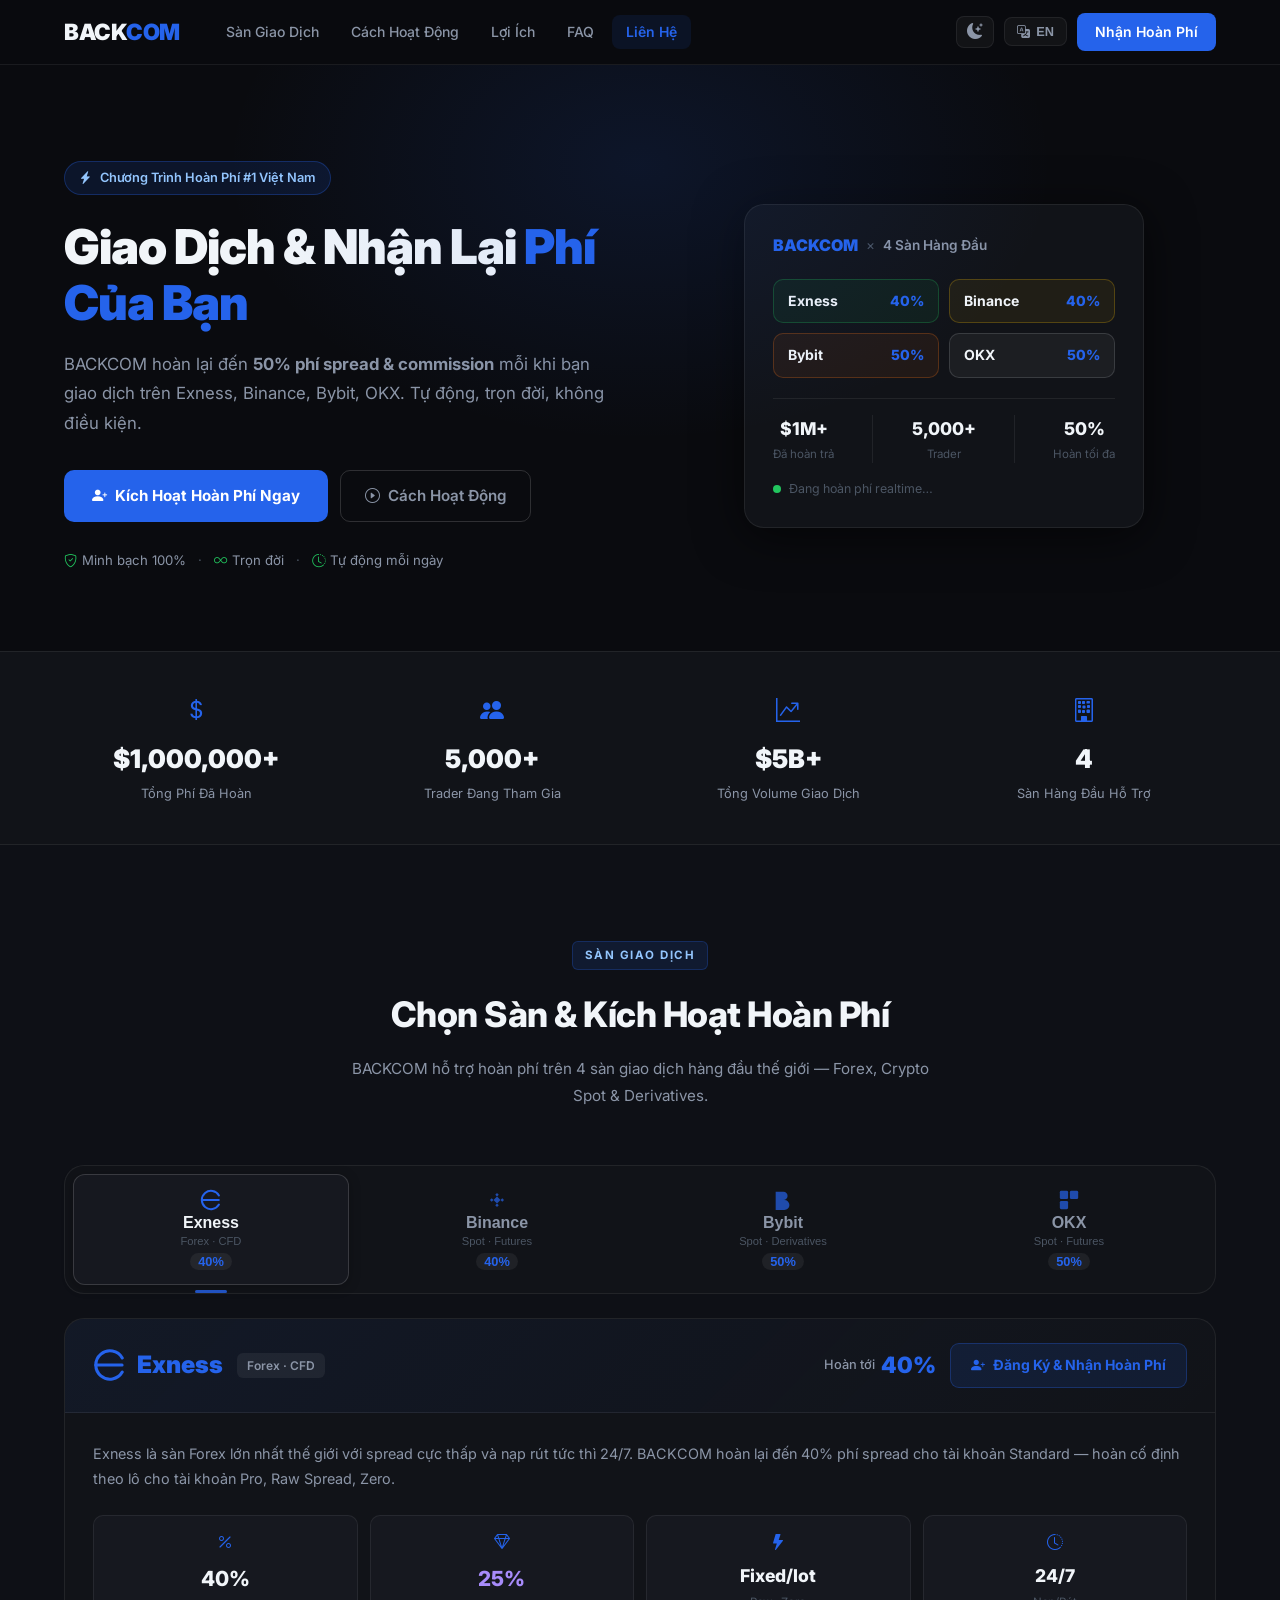
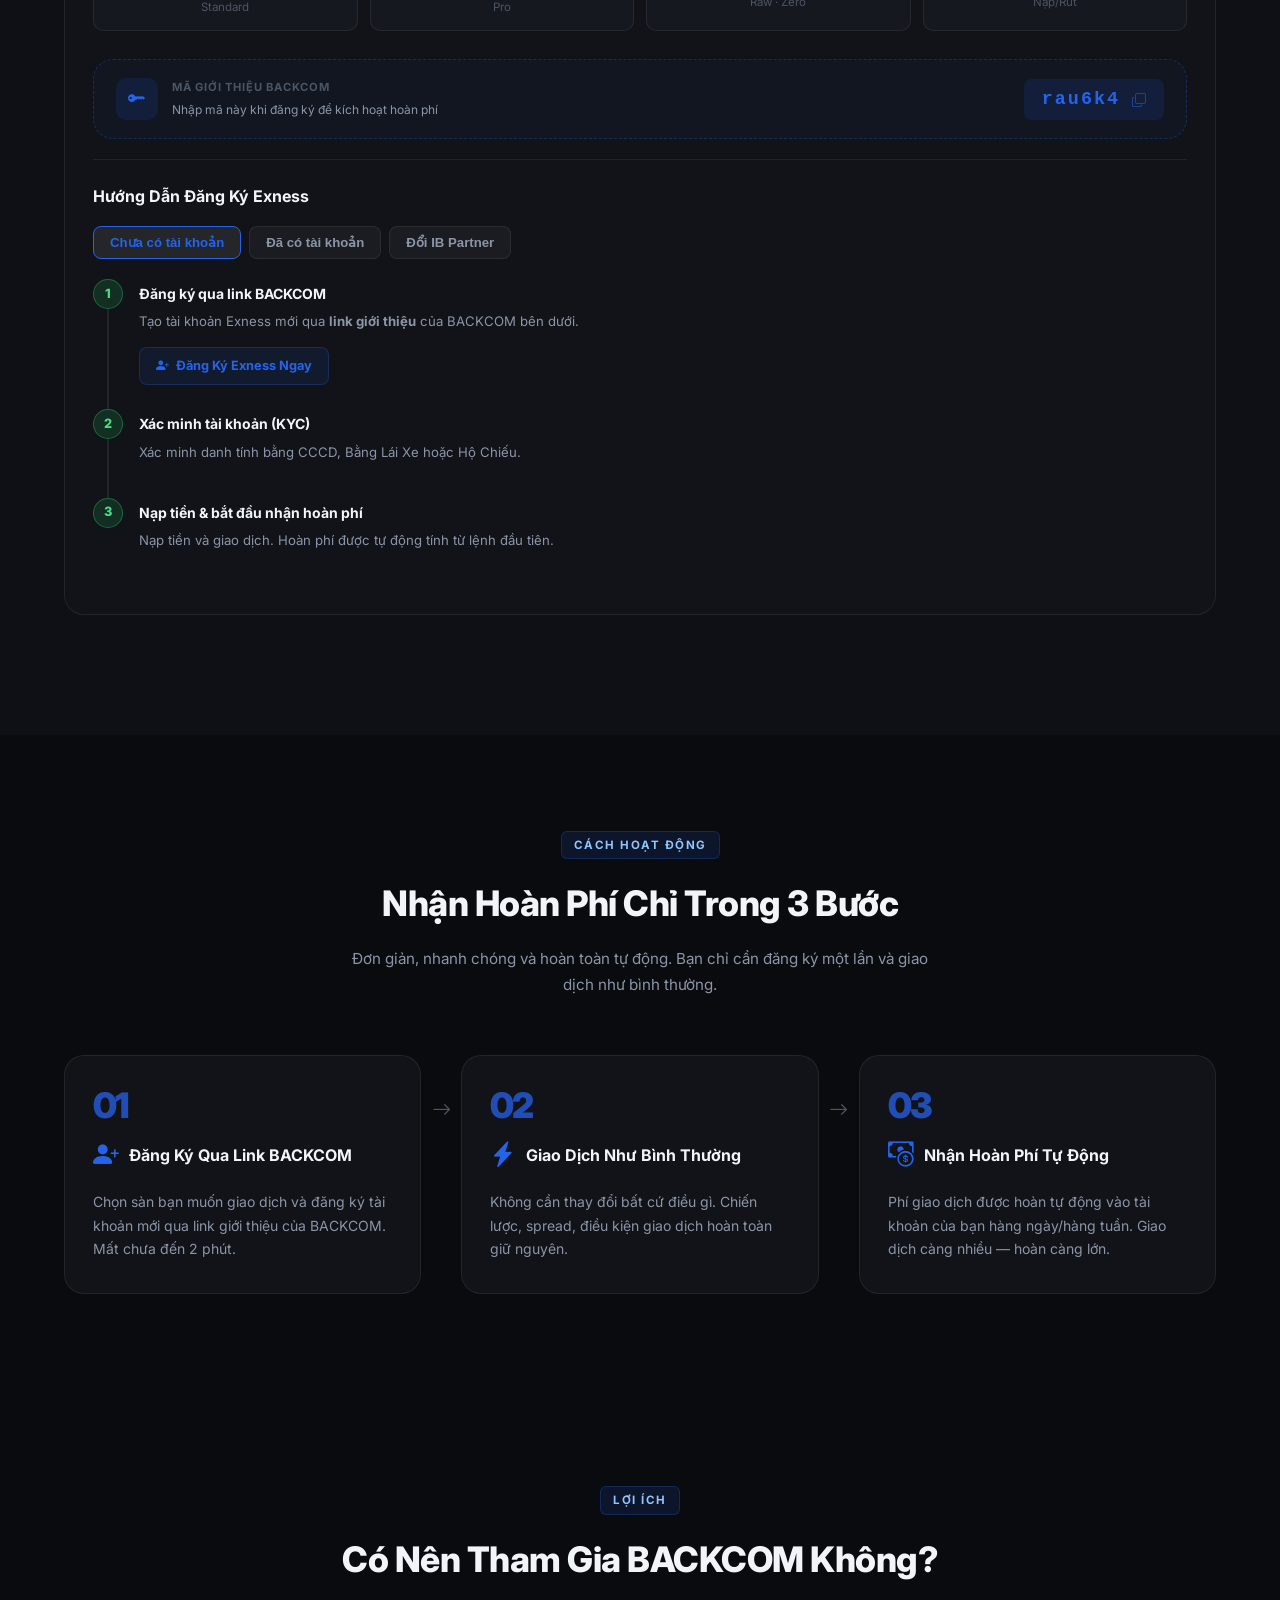
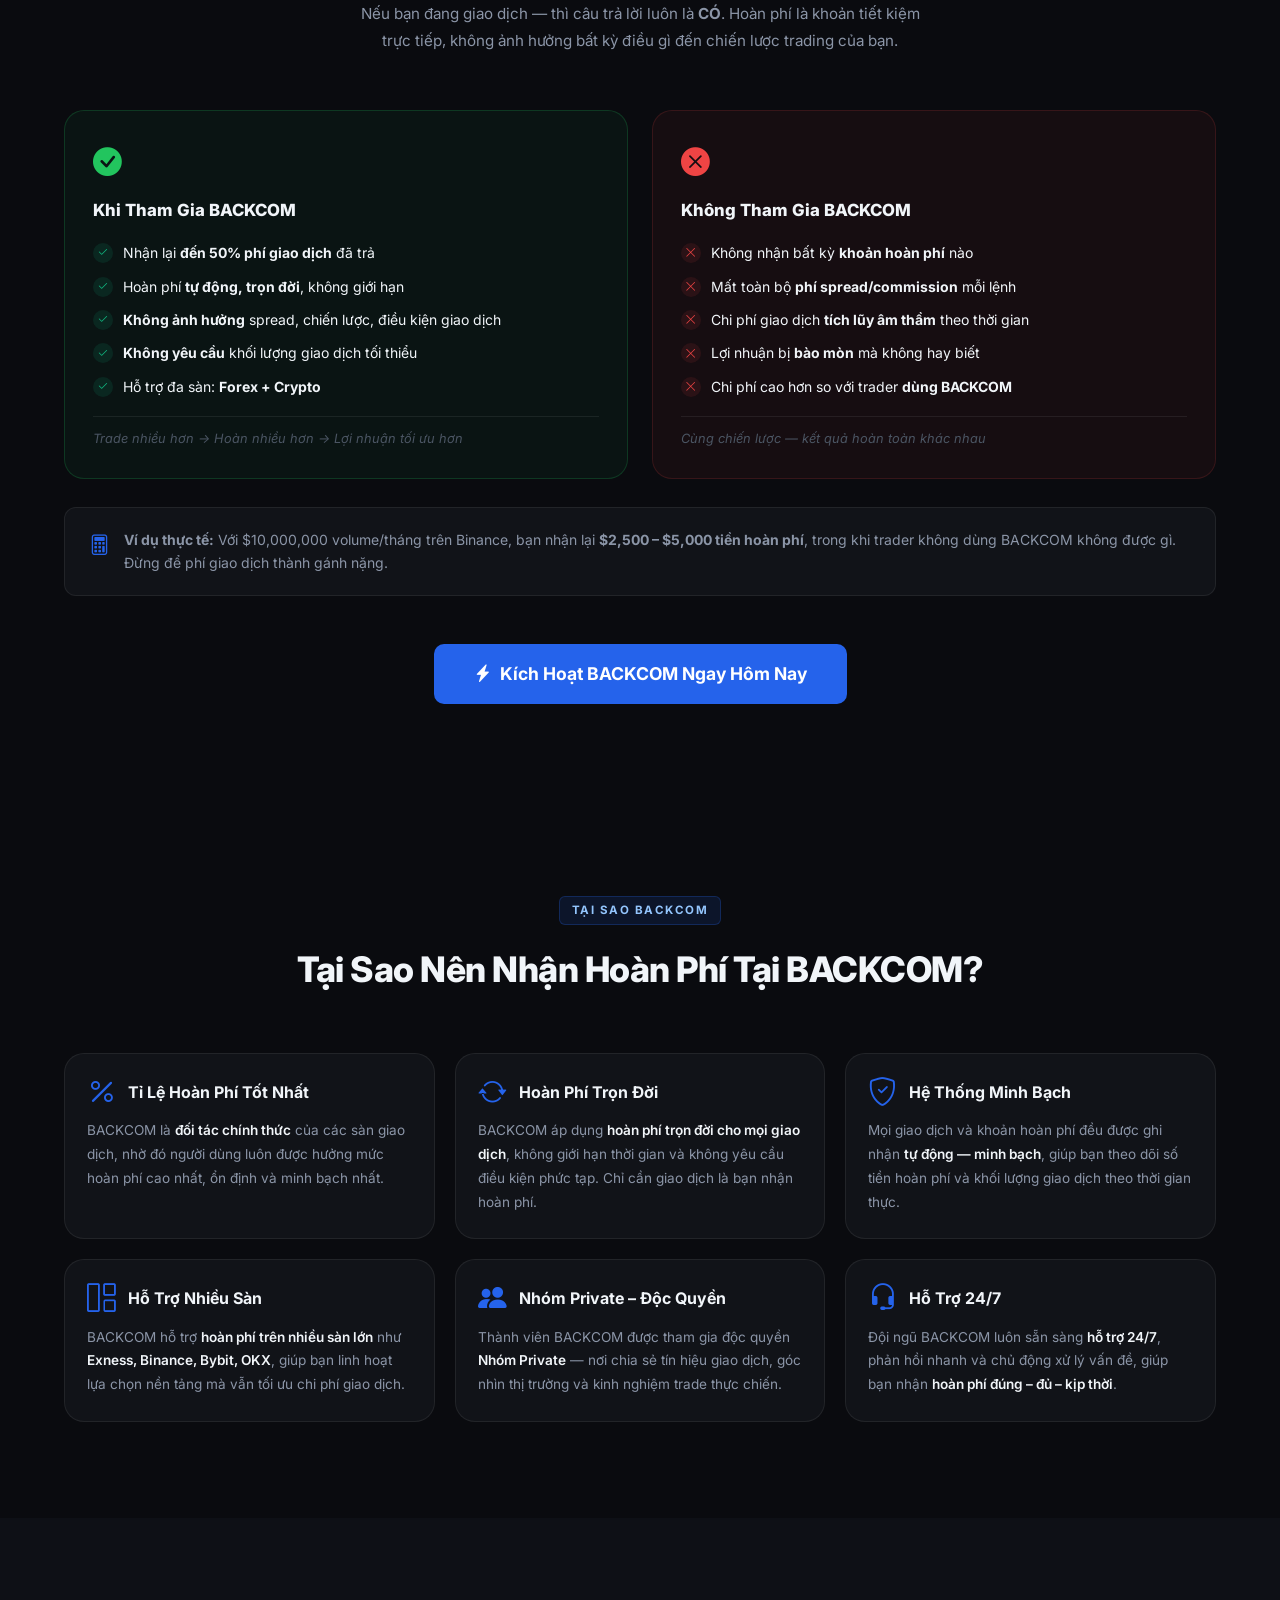
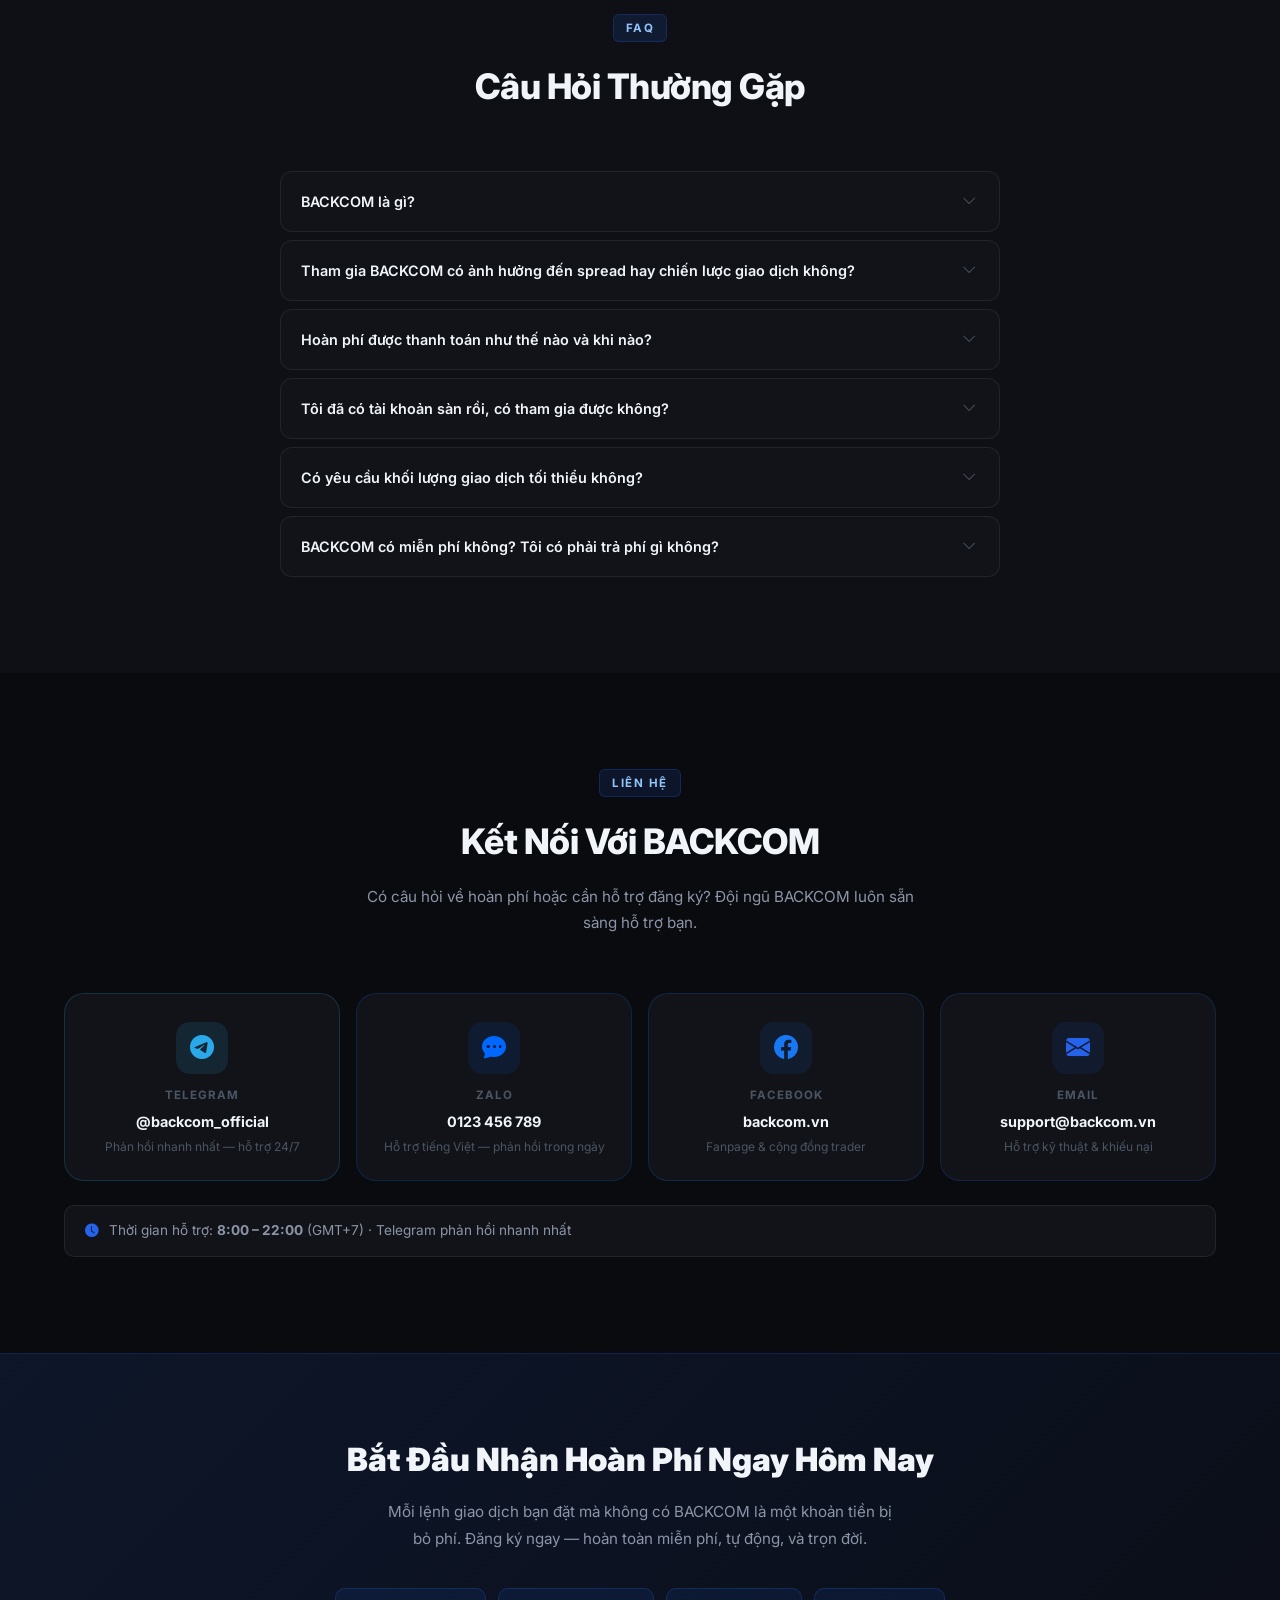
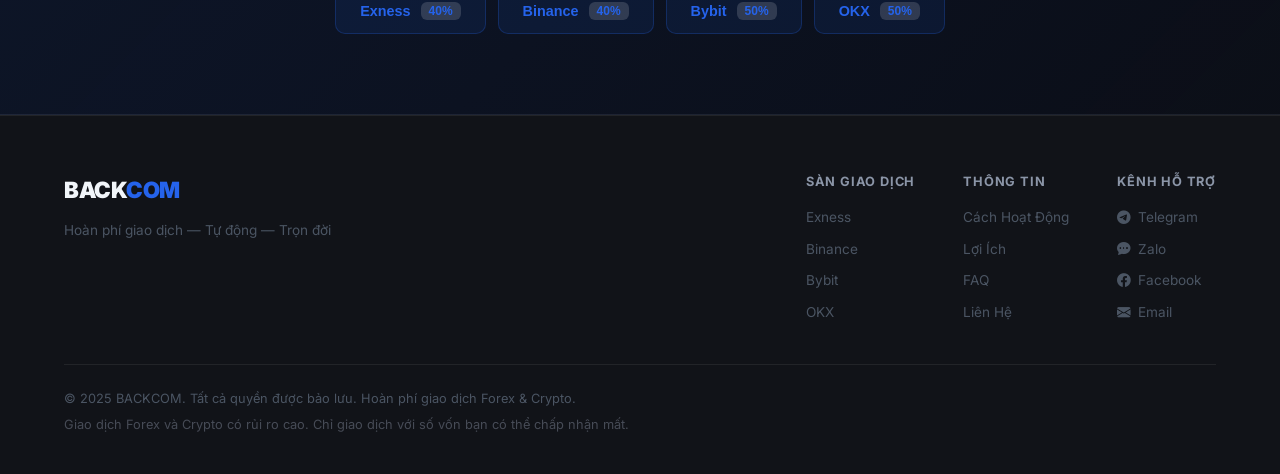
==== commit 778628e1: "Update" ====
--- a/index.html
+++ b/index.html
@@ -242,53 +242,6 @@
 </section>
 
 <!-- ===== HOW IT WORKS ===== -->
-<section class="section" id="how-it-works">
-  <div class="container">
-    <div class="section-header">
-      <div class="section-badge vi-text">CÁCH HOẠT ĐỘNG</div>
-      <div class="section-badge en-text" style="display:none;">HOW IT WORKS</div>
-      <h2 class="section-title vi-text">Nhận Hoàn Phí Chỉ Trong 3 Bước</h2>
-      <h2 class="section-title en-text" style="display:none;">Get Rebates in Just 3 Steps</h2>
-      <p class="section-subtitle vi-text">Đơn giản, nhanh chóng và hoàn toàn tự động. Bạn chỉ cần đăng ký một lần và giao dịch như bình thường.</p>
-      <p class="section-subtitle en-text" style="display:none;">Simple, fast, and fully automatic. Register once and trade as usual.</p>
-    </div>
-    <div class="steps-grid">
-      <div class="step-card">
-        <div class="step-num">01</div>
-        <div class="step-head">
-          <div class="step-icon"><i class="bi bi-person-plus-fill"></i></div>
-          <div class="step-title vi-text">Đăng Ký Qua Link BACKCOM</div>
-          <div class="step-title en-text" style="display:none;">Register via BACKCOM Link</div>
-        </div>
-        <p class="step-desc vi-text">Chọn sàn bạn muốn giao dịch và đăng ký tài khoản mới qua link giới thiệu của BACKCOM. Mất chưa đến 2 phút.</p>
-        <p class="step-desc en-text" style="display:none;">Choose your preferred broker and register a new account via BACKCOM's referral link. Takes less than 2 minutes.</p>
-      </div>
-      <div class="step-arrow"><i class="bi bi-arrow-right"></i></div>
-      <div class="step-card">
-        <div class="step-num">02</div>
-        <div class="step-head">
-          <div class="step-icon"><i class="bi bi-lightning-charge-fill"></i></div>
-          <div class="step-title vi-text">Giao Dịch Như Bình Thường</div>
-          <div class="step-title en-text" style="display:none;">Trade as Usual</div>
-        </div>
-        <p class="step-desc vi-text">Không cần thay đổi bất cứ điều gì. Chiến lược, spread, điều kiện giao dịch hoàn toàn giữ nguyên.</p>
-        <p class="step-desc en-text" style="display:none;">No need to change anything. Your strategy, spreads, and trading conditions remain exactly the same.</p>
-      </div>
-      <div class="step-arrow"><i class="bi bi-arrow-right"></i></div>
-      <div class="step-card">
-        <div class="step-num">03</div>
-        <div class="step-head">
-          <div class="step-icon"><i class="bi bi-cash-coin"></i></div>
-          <div class="step-title vi-text">Nhận Hoàn Phí Tự Động</div>
-          <div class="step-title en-text" style="display:none;">Receive Automatic Rebates</div>
-        </div>
-        <p class="step-desc vi-text">Phí giao dịch được hoàn tự động vào tài khoản của bạn hàng ngày/hàng tuần. Giao dịch càng nhiều — hoàn càng lớn.</p>
-        <p class="step-desc en-text" style="display:none;">Trading fees are automatically rebated to your account daily/weekly. The more you trade — the more you earn back.</p>
-      </div>
-    </div>
-  </div>
-</section>
-
 <!-- ===== BROKERS ===== -->
 <section class="section section-alt" id="brokers">
   <div class="container">
@@ -1150,6 +1103,54 @@
       </div>
     </div>
 
+  </div>
+</section>
+
+<!-- ===== HOW IT WORKS ===== -->
+<section class="section" id="how-it-works">
+  <div class="container">
+    <div class="section-header">
+      <div class="section-badge vi-text">CÁCH HOẠT ĐỘNG</div>
+      <div class="section-badge en-text" style="display:none;">HOW IT WORKS</div>
+      <h2 class="section-title vi-text">Nhận Hoàn Phí Chỉ Trong 3 Bước</h2>
+      <h2 class="section-title en-text" style="display:none;">Get Rebates in Just 3 Steps</h2>
+      <p class="section-subtitle vi-text">Đơn giản, nhanh chóng và hoàn toàn tự động. Bạn chỉ cần đăng ký một lần và giao dịch như bình thường.</p>
+      <p class="section-subtitle en-text" style="display:none;">Simple, fast, and fully automatic. Register once and trade as usual.</p>
+    </div>
+    <div class="steps-grid">
+      <div class="step-card">
+        <div class="step-num">01</div>
+        <div class="step-head">
+          <div class="step-icon"><i class="bi bi-person-plus-fill"></i></div>
+          <div class="step-title vi-text">Đăng Ký Qua Link BACKCOM</div>
+          <div class="step-title en-text" style="display:none;">Register via BACKCOM Link</div>
+        </div>
+        <p class="step-desc vi-text">Chọn sàn bạn muốn giao dịch và đăng ký tài khoản mới qua link giới thiệu của BACKCOM. Mất chưa đến 2 phút.</p>
+        <p class="step-desc en-text" style="display:none;">Choose your preferred broker and register a new account via BACKCOM's referral link. Takes less than 2 minutes.</p>
+      </div>
+      <div class="step-arrow"><i class="bi bi-arrow-right"></i></div>
+      <div class="step-card">
+        <div class="step-num">02</div>
+        <div class="step-head">
+          <div class="step-icon"><i class="bi bi-lightning-charge-fill"></i></div>
+          <div class="step-title vi-text">Giao Dịch Như Bình Thường</div>
+          <div class="step-title en-text" style="display:none;">Trade as Usual</div>
+        </div>
+        <p class="step-desc vi-text">Không cần thay đổi bất cứ điều gì. Chiến lược, spread, điều kiện giao dịch hoàn toàn giữ nguyên.</p>
+        <p class="step-desc en-text" style="display:none;">No need to change anything. Your strategy, spreads, and trading conditions remain exactly the same.</p>
+      </div>
+      <div class="step-arrow"><i class="bi bi-arrow-right"></i></div>
+      <div class="step-card">
+        <div class="step-num">03</div>
+        <div class="step-head">
+          <div class="step-icon"><i class="bi bi-cash-coin"></i></div>
+          <div class="step-title vi-text">Nhận Hoàn Phí Tự Động</div>
+          <div class="step-title en-text" style="display:none;">Receive Automatic Rebates</div>
+        </div>
+        <p class="step-desc vi-text">Phí giao dịch được hoàn tự động vào tài khoản của bạn hàng ngày/hàng tuần. Giao dịch càng nhiều — hoàn càng lớn.</p>
+        <p class="step-desc en-text" style="display:none;">Trading fees are automatically rebated to your account daily/weekly. The more you trade — the more you earn back.</p>
+      </div>
+    </div>
   </div>
 </section>
 
--- a/style.css
+++ b/style.css
@@ -112,6 +112,9 @@
   transition: var(--transition);
 }
 .nav-link:hover { color: var(--text-main); background: rgba(255,255,255,.06); }
+.nav-link.active { color: var(--accent); background: rgba(37,99,235,.1); font-weight: 600; }
+html.light .nav-link:hover { background: rgba(0,0,0,.05); }
+html.light .nav-link.active { background: rgba(37,99,235,.08); }
 
 .nav-right {
   display: flex;
@@ -442,7 +445,7 @@
 .step-num {
   font-size: 2.2rem;
   font-weight: 900;
-  color: rgba(37,99,235,.4);
+  color: rgba(37,99,235,.75);
   letter-spacing: -2px;
   line-height: 1;
   margin-bottom: 12px;
@@ -487,6 +490,7 @@
   border: 1px solid transparent;
   background: transparent;
   cursor: pointer;
+  color: var(--text-main);
   transition: background .18s, border-color .18s, transform .18s;
   position: relative;
 }
@@ -510,7 +514,13 @@
   font-size: 1rem;
   font-weight: 900;
   line-height: 1;
-}
+  color: var(--text-sub);
+}
+.broker-sel-btn.active .bsel-logo { color: var(--text-main); }
+.broker-sel-btn.active .bsel-icon { opacity: 1; }
+.bsel-icon { opacity: .7; }
+.broker-sel-btn:hover .bsel-icon { opacity: 1; }
+.broker-sel-btn:hover .bsel-logo { color: var(--text-main); }
 .bsel-type {
   font-size: .7rem;
   color: var(--text-muted);
@@ -798,7 +808,7 @@
 }
 .reg-tab.active,
 .reg-tab:hover { color: var(--text-main); background: rgba(255,255,255,.08); border-color: var(--border-hover); }
-.reg-tab.active { border-color: var(--accent); color: #93c5fd; }
+.reg-tab.active { border-color: var(--accent); color: var(--accent); font-weight: 700; }
 
 .reg-panels {}
 .reg-panel { display: none; }
@@ -1002,9 +1012,21 @@
   border-radius: var(--radius);
   overflow: hidden;
   cursor: pointer;
-  transition: var(--transition);
-}
-.faq-item:hover { border-color: var(--border-hover); }
+  transition: border-color .2s, box-shadow .2s, transform .2s;
+}
+.faq-item:hover {
+  border-color: rgba(37,99,235,.4);
+  box-shadow: 0 4px 20px rgba(37,99,235,.08);
+  transform: translateY(-2px);
+}
+.faq-item:hover .faq-q { color: var(--accent); }
+.faq-item:hover .faq-arrow { color: var(--accent); }
+
+.faq-item.open {
+  border-color: rgba(37,99,235,.45);
+  box-shadow: 0 4px 24px rgba(37,99,235,.1);
+}
+.faq-item.open .faq-q { color: var(--accent); }
 
 .faq-q {
   display: flex;
@@ -1014,10 +1036,24 @@
   font-weight: 600;
   font-size: .9rem;
   gap: 12px;
-}
-.faq-arrow { flex-shrink: 0; color: var(--text-muted); transition: transform .2s; }
-
-.faq-item.open .faq-arrow { transform: rotate(-180deg); }
+  transition: color .2s;
+}
+.faq-arrow {
+  flex-shrink: 0;
+  color: var(--text-muted);
+  transition: transform .25s, color .2s;
+  width: 20px;
+  height: 20px;
+  border-radius: 50%;
+  display: flex;
+  align-items: center;
+  justify-content: center;
+}
+.faq-item.open .faq-arrow {
+  transform: rotate(-180deg);
+  color: var(--accent);
+  background: rgba(37,99,235,.1);
+}
 
 .faq-a {
   display: none;
@@ -1025,7 +1061,7 @@
   font-size: .875rem;
   color: var(--text-sub);
   line-height: 1.75;
-  border-top: 1px solid var(--border);
+  border-top: 1px solid rgba(37,99,235,.15);
   padding-top: 16px;
 }
 .faq-item.open .faq-a { display: block; }
@@ -1242,7 +1278,7 @@
 html.light .reg-note-box { background: rgba(37,99,235,.06); }
 html.light .warn-box { background: rgba(245,158,11,.06); }
 html.light .example-box { background: var(--bg-card2); }
-html.light .faq-item:hover { background: var(--bg-card2); }
+html.light .faq-item:hover { background: var(--bg-card2); border-color: rgba(37,99,235,.35); }
 html.light .cta-section {
   background: linear-gradient(135deg, rgba(37,99,235,.07) 0%, rgba(37,99,235,.02) 100%);
   border-color: rgba(37,99,235,.15);
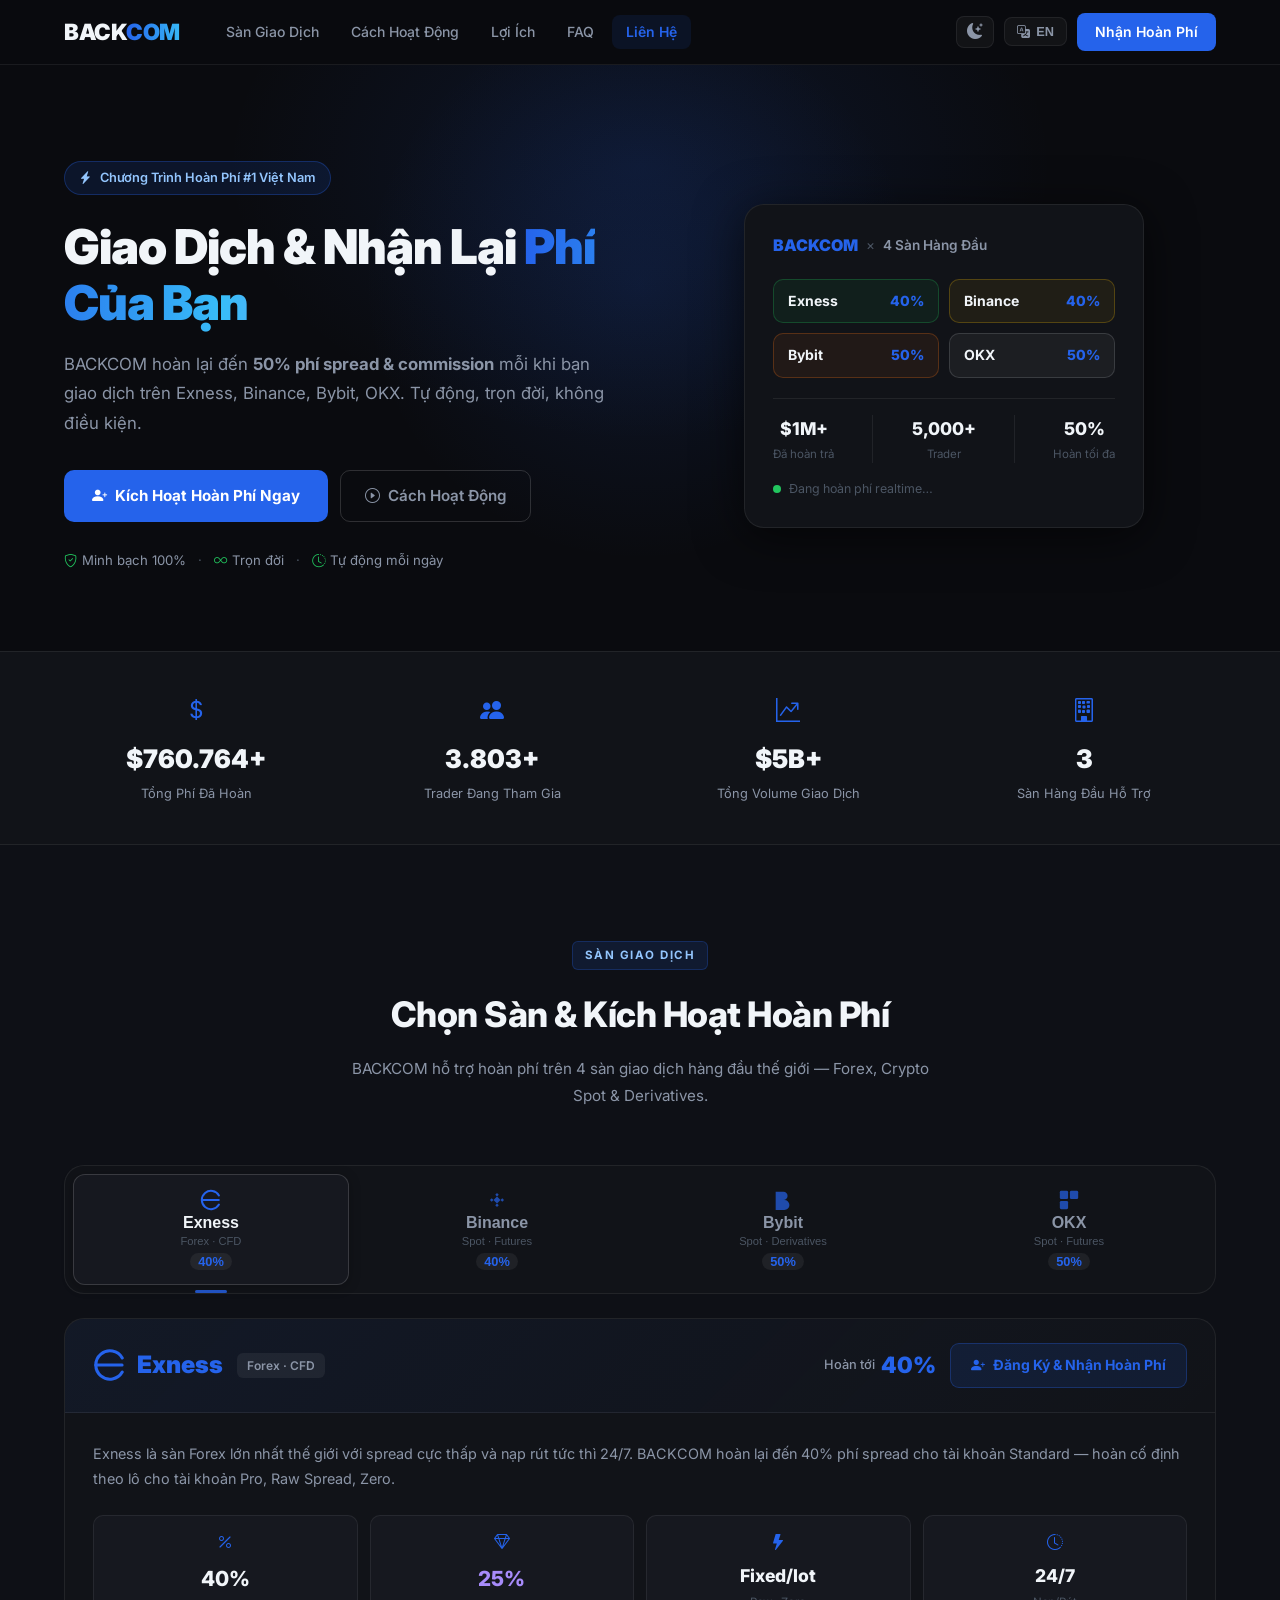
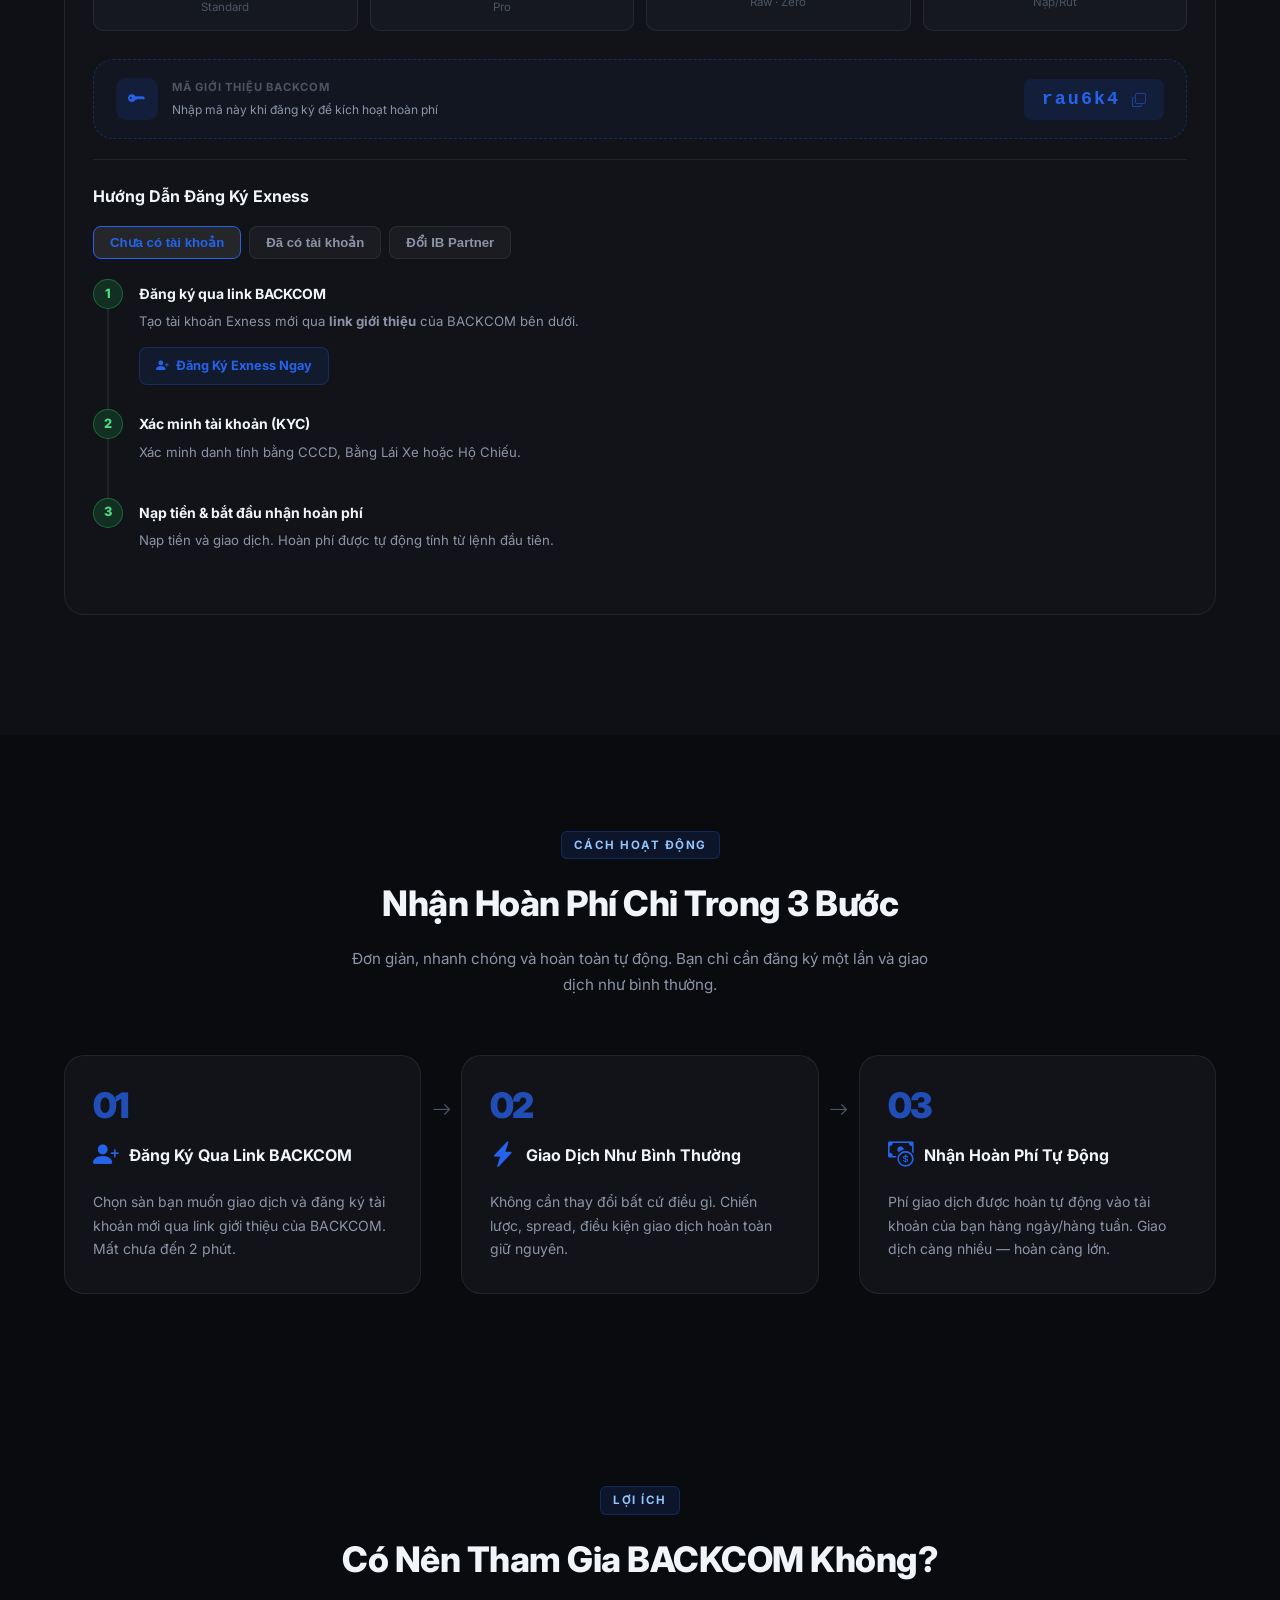
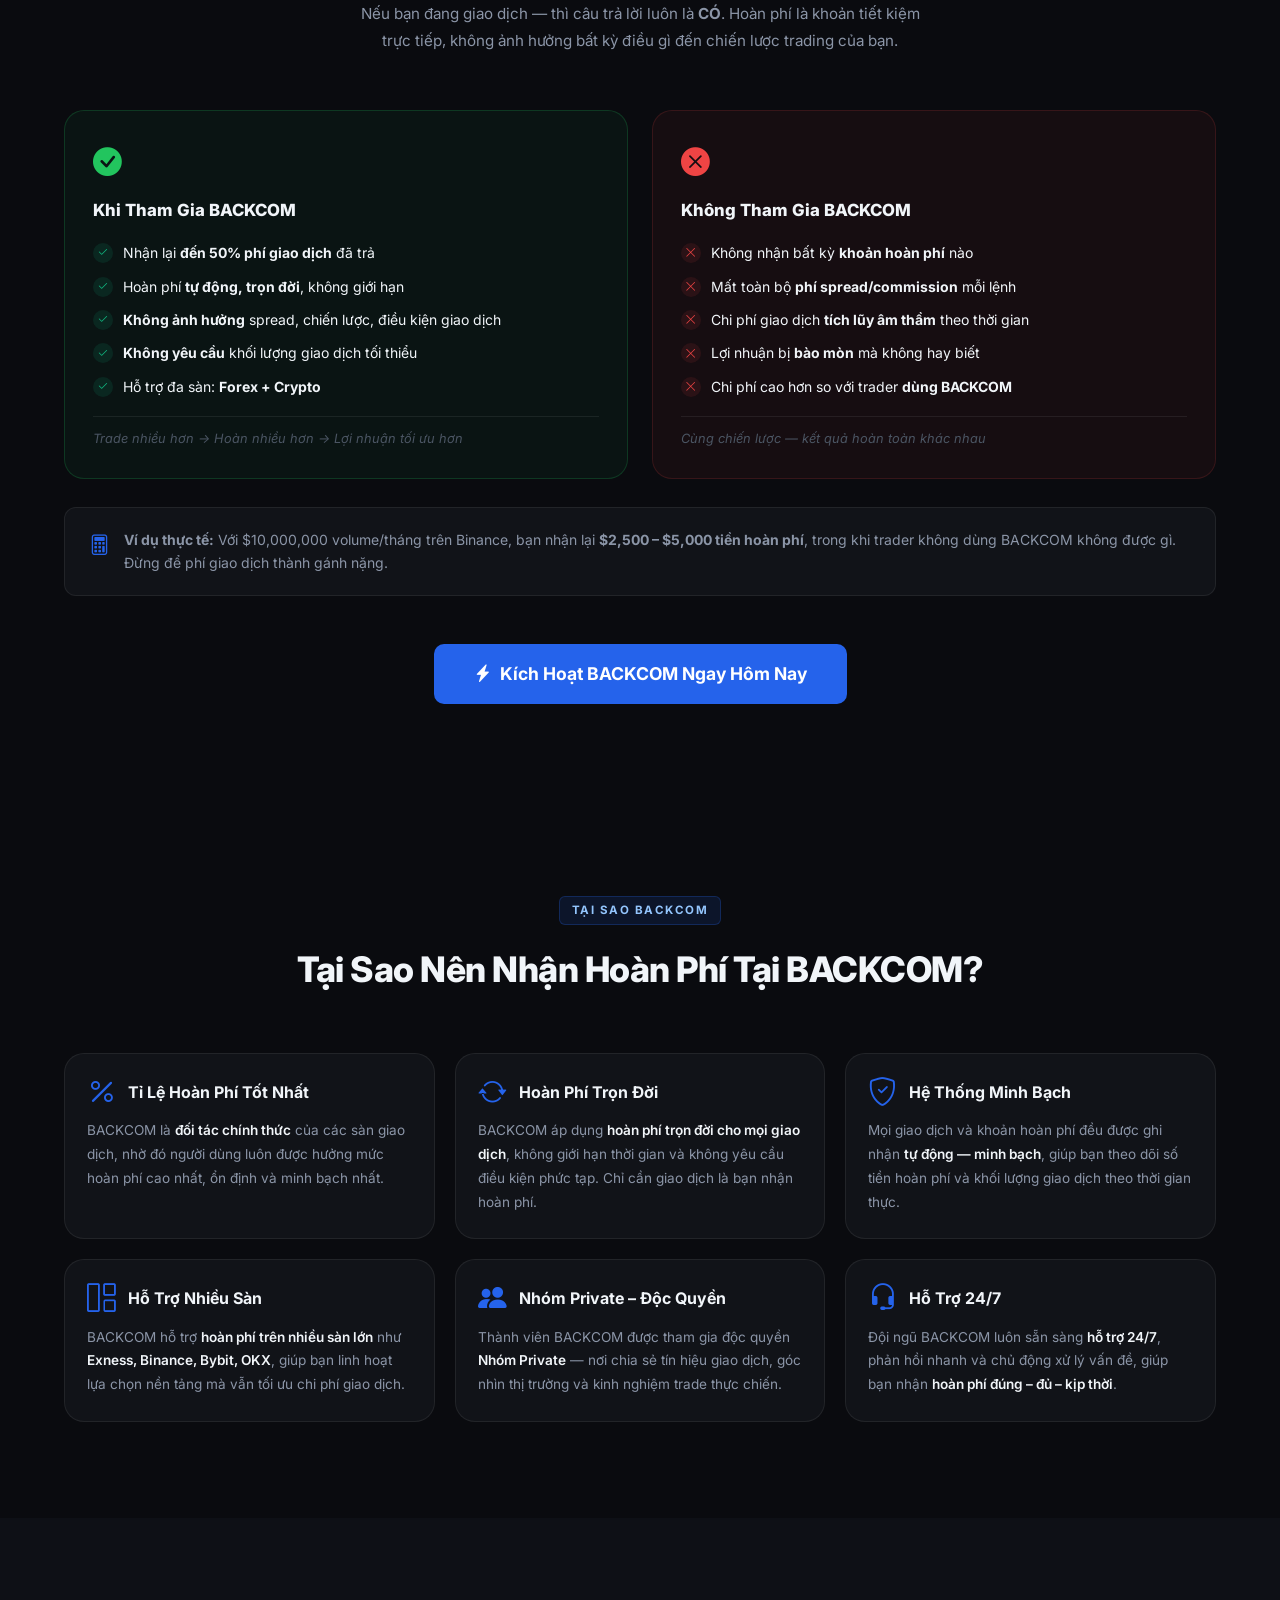
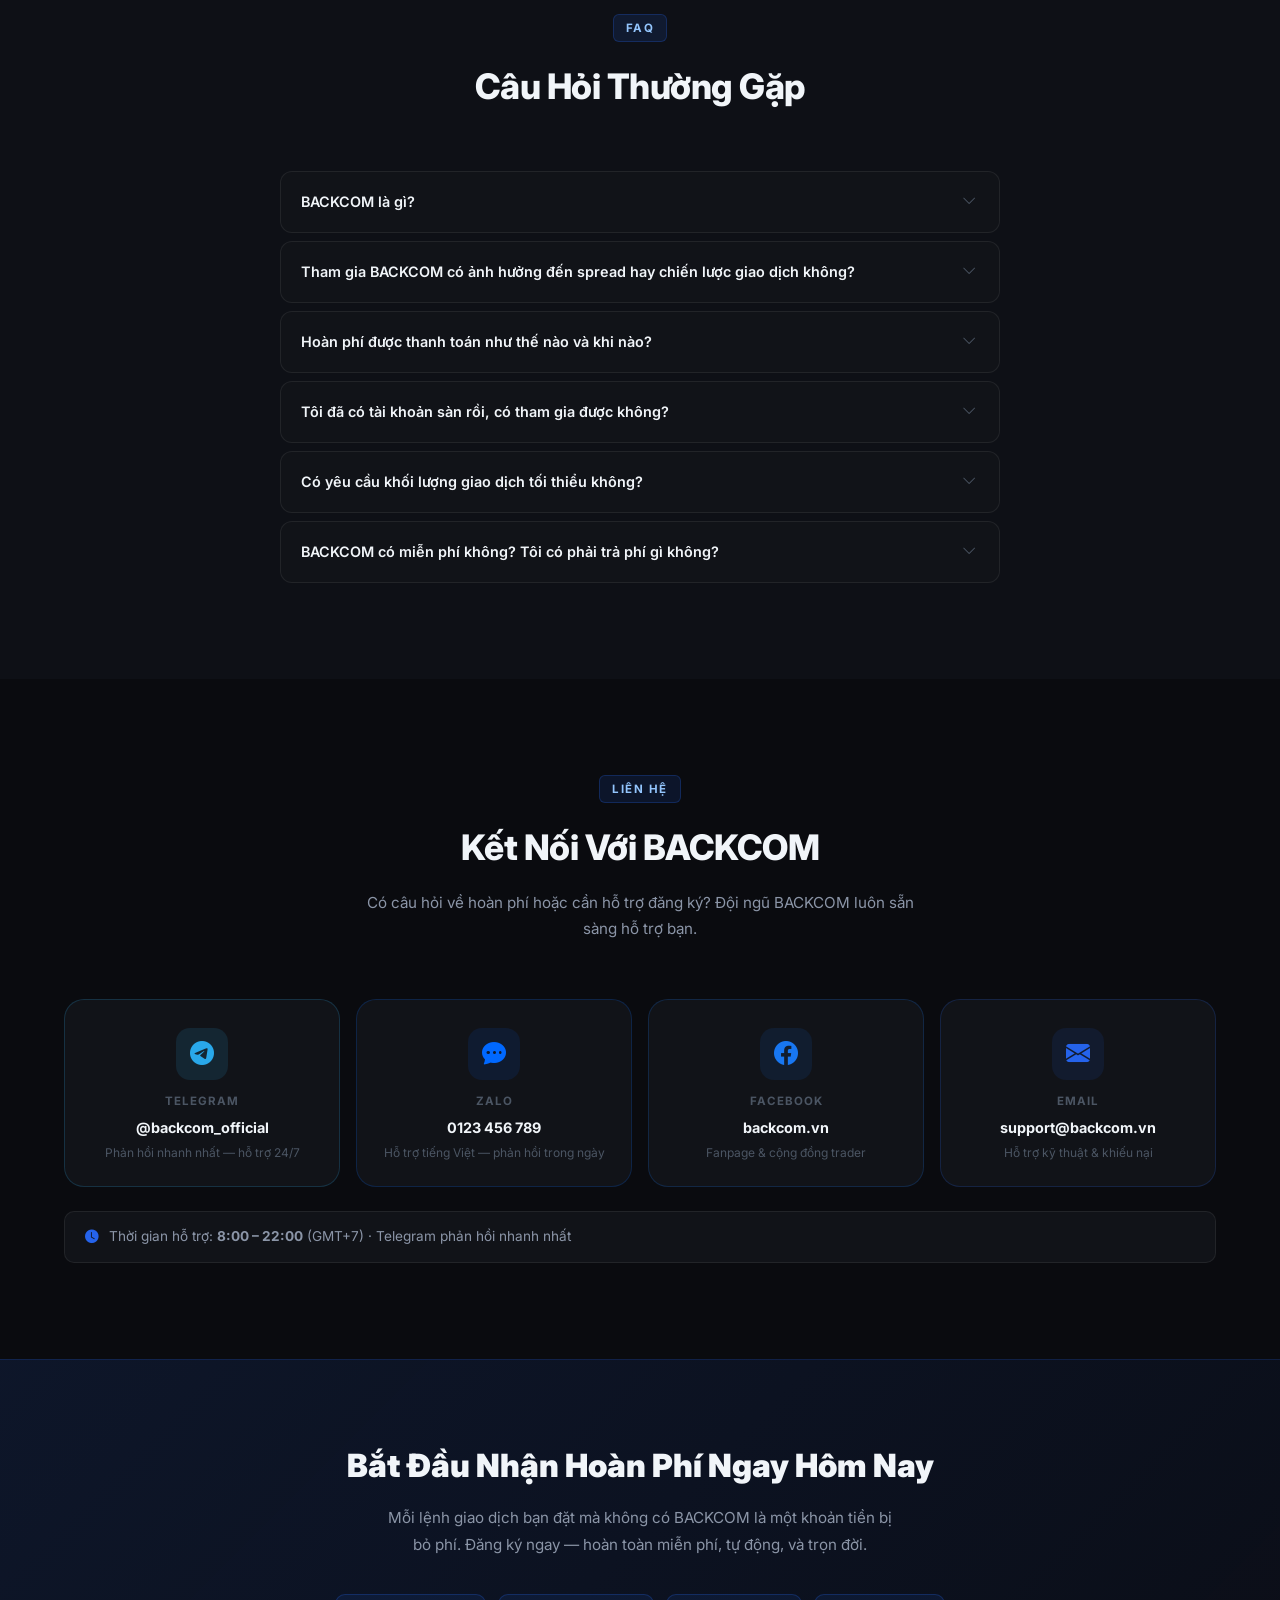
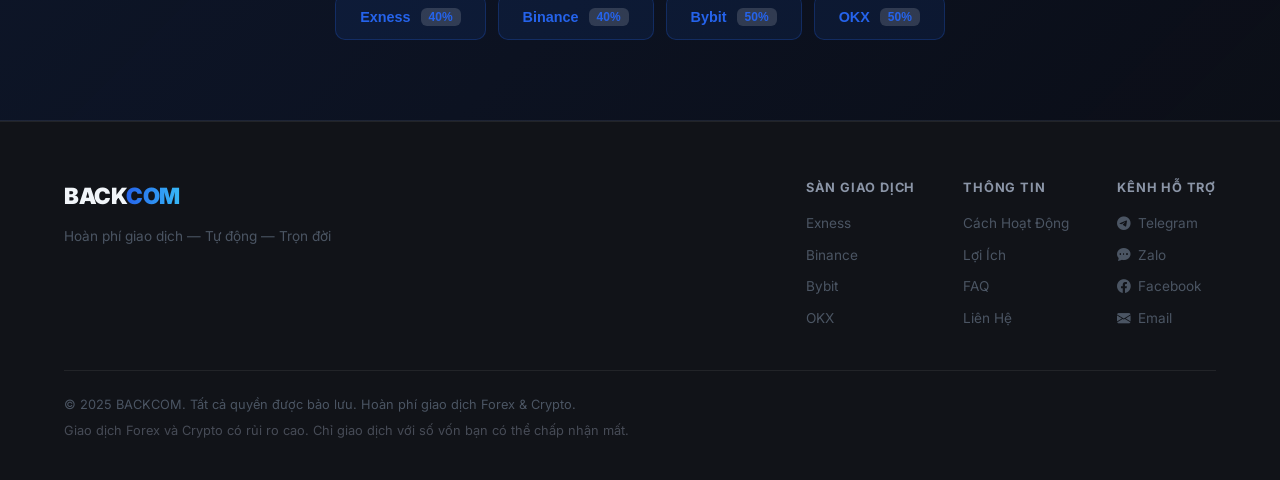
==== commit f1f7a500: "Update" ====
--- a/index.html
+++ b/index.html
@@ -215,13 +215,13 @@
     <div class="stats-grid">
       <div class="stat-box">
         <div class="stat-icon"><i class="bi bi-currency-dollar"></i></div>
-        <div class="stat-val">$1,000,000+</div>
+        <div class="stat-val" data-count="1000000" data-prefix="$" data-suffix="+">$1,000,000+</div>
         <div class="stat-label vi-text">Tổng Phí Đã Hoàn</div>
         <div class="stat-label en-text" style="display:none;">Total Fees Rebated</div>
       </div>
       <div class="stat-box">
         <div class="stat-icon"><i class="bi bi-people-fill"></i></div>
-        <div class="stat-val">5,000+</div>
+        <div class="stat-val" data-count="5000" data-suffix="+">5,000+</div>
         <div class="stat-label vi-text">Trader Đang Tham Gia</div>
         <div class="stat-label en-text" style="display:none;">Active Traders</div>
       </div>
@@ -233,7 +233,7 @@
       </div>
       <div class="stat-box">
         <div class="stat-icon"><i class="bi bi-building"></i></div>
-        <div class="stat-val">4</div>
+        <div class="stat-val" data-count="4">4</div>
         <div class="stat-label vi-text">Sàn Hàng Đầu Hỗ Trợ</div>
         <div class="stat-label en-text" style="display:none;">Top Brokers Supported</div>
       </div>
--- a/style.css
+++ b/style.css
@@ -94,7 +94,15 @@
   flex-shrink: 0;
 }
 .logo-back { color: var(--text-main); }
-.logo-com  { color: var(--accent); }
+.logo-com {
+  background: linear-gradient(90deg, #2563eb 0%, #38bdf8 35%, #a78bfa 65%, #2563eb 100%);
+  background-size: 300% auto;
+  -webkit-background-clip: text;
+  -webkit-text-fill-color: transparent;
+  background-clip: text;
+  color: transparent;
+  animation: gradientShift 3s linear infinite;
+}
 
 .nav-links {
   display: flex;
@@ -422,9 +430,26 @@
   border: 1px solid var(--border);
   border-radius: var(--radius-lg);
   padding: 32px 28px;
+  position: relative;
+  overflow: hidden;
   transition: var(--transition);
 }
-.step-card:hover { border-color: var(--border-hover); transform: translateY(-3px); box-shadow: var(--shadow); }
+
+.step-card:hover {
+  border-color: rgba(37,99,235,.5);
+  transform: translateY(-6px);
+  box-shadow: 0 8px 24px rgba(37,99,235,.08), 0 2px 6px rgba(0,0,0,.12);
+}
+.step-card:hover .step-num {
+  color: rgba(37,99,235,1);
+  text-shadow: 0 0 20px rgba(37,99,235,.5);
+}
+.step-card:hover .step-icon {
+  transform: scale(1.2) rotate(-8deg);
+  filter: drop-shadow(0 0 8px rgba(37,99,235,.6));
+}
+.step-card:hover .step-title { color: var(--accent); }
+.step-card:hover .step-desc  { color: var(--text-main); }
 
 .step-arrow {
   display: flex;
@@ -448,22 +473,26 @@
   color: rgba(37,99,235,.75);
   letter-spacing: -2px;
   line-height: 1;
+  transition: color .3s ease, text-shadow .3s ease;
   margin-bottom: 12px;
 }
 .step-icon {
   font-size: 1.6rem;
   color: var(--accent);
+  transition: transform .35s cubic-bezier(.34,1.56,.64,1), filter .3s ease;
 }
 .step-title {
   font-size: 1rem;
   font-weight: 700;
   margin-bottom: 0;
   line-height: 1.4;
+  transition: color .3s ease;
 }
 .step-desc {
   font-size: .875rem;
   color: var(--text-sub);
   line-height: 1.7;
+  transition: color .3s ease;
 }
 
 /* ===== BROKER SELECTOR TABS ===== */
@@ -1056,15 +1085,12 @@
 }
 
 .faq-a {
-  display: none;
-  padding: 0 20px 18px;
+  padding: 0 20px;
   font-size: .875rem;
   color: var(--text-sub);
   line-height: 1.75;
-  border-top: 1px solid rgba(37,99,235,.15);
-  padding-top: 16px;
-}
-.faq-item.open .faq-a { display: block; }
+  border-top: 1px solid rgba(37,99,235,.12);
+}
 
 /* ===== CTA SECTION ===== */
 .cta-section {
@@ -1325,3 +1351,104 @@
   .hero-actions { flex-direction: column; }
   .btn-primary, .btn-outline { justify-content: center; }
 }
+
+/* ===== KEYFRAMES ===== */
+@keyframes fadeUp {
+  from { opacity: 0; transform: translateY(32px); }
+  to   { opacity: 1; transform: translateY(0); }
+}
+@keyframes fadeLeft {
+  from { opacity: 0; transform: translateX(-40px); }
+  to   { opacity: 1; transform: translateX(0); }
+}
+@keyframes fadeRight {
+  from { opacity: 0; transform: translateX(40px); }
+  to   { opacity: 1; transform: translateX(0); }
+}
+@keyframes scaleIn {
+  from { opacity: 0; transform: scale(.88); }
+  to   { opacity: 1; transform: scale(1); }
+}
+@keyframes floatY {
+  0%, 100% { transform: translateY(0); }
+  50%       { transform: translateY(-10px); }
+}
+@keyframes pulseGlow {
+  0%, 100% { box-shadow: 0 0 0 0 rgba(37,99,235,.5), 0 8px 24px rgba(37,99,235,.25); }
+  50%       { box-shadow: 0 0 0 8px rgba(37,99,235,.0), 0 8px 32px rgba(37,99,235,.45); }
+}
+@keyframes gradientShift {
+  0%   { background-position: 0% 50%; }
+  50%  { background-position: 100% 50%; }
+  100% { background-position: 0% 50%; }
+}
+@keyframes orbPulse {
+  0%, 100% { opacity: .4; transform: scale(1); }
+  50%       { opacity: .7; transform: scale(1.08); }
+}
+
+/* ===== HERO ENHANCEMENTS ===== */
+.hero-title .accent-text {
+  background: linear-gradient(90deg, #2563eb 0%, #38bdf8 30%, #a78bfa 60%, #2563eb 100%);
+  background-size: 300% auto;
+  -webkit-background-clip: text;
+  -webkit-text-fill-color: transparent;
+  background-clip: text;
+  color: transparent;
+  animation: gradientShift 3s linear infinite;
+}
+.hero-card {
+  animation: floatY 5s ease-in-out infinite;
+}
+.btn-primary {
+  animation: pulseGlow 3s ease-in-out infinite;
+}
+.btn-primary:hover {
+  animation: none;
+}
+
+/* Hero orb background */
+.hero::before {
+  content: '';
+  position: absolute;
+  top: -80px; left: 50%; transform: translateX(-50%);
+  width: 600px; height: 600px;
+  background: radial-gradient(circle, rgba(37,99,235,.12) 0%, transparent 65%);
+  pointer-events: none;
+  animation: orbPulse 6s ease-in-out infinite;
+  z-index: 0;
+}
+.hero { position: relative; overflow: hidden; }
+.hero .container { position: relative; z-index: 1; }
+
+/* ===== SCROLL ANIMATION CLASSES ===== */
+.anim-el {
+  opacity: 0;
+  transition: opacity .6s cubic-bezier(.22,1,.36,1), transform .6s cubic-bezier(.22,1,.36,1);
+  transition-delay: var(--delay, 0ms);
+}
+.anim-up    { transform: translateY(36px); }
+.anim-left  { transform: translateX(-40px); }
+.anim-right { transform: translateX(40px); }
+.anim-scale { transform: scale(.9); }
+.anim-el.in-view {
+  opacity: 1 !important;
+  transform: none !important;
+}
+
+/* ===== FAQ SMOOTH HEIGHT ===== */
+.faq-a {
+  display: block !important;
+  max-height: 0;
+  overflow: hidden;
+  padding-top: 0;
+  padding-bottom: 0;
+  transition: max-height .35s cubic-bezier(.22,1,.36,1), padding .3s ease, opacity .3s ease;
+  opacity: 0;
+}
+.faq-item.open .faq-a {
+  max-height: 600px;
+  padding-top: 16px;
+  padding-bottom: 18px;
+  opacity: 1;
+}
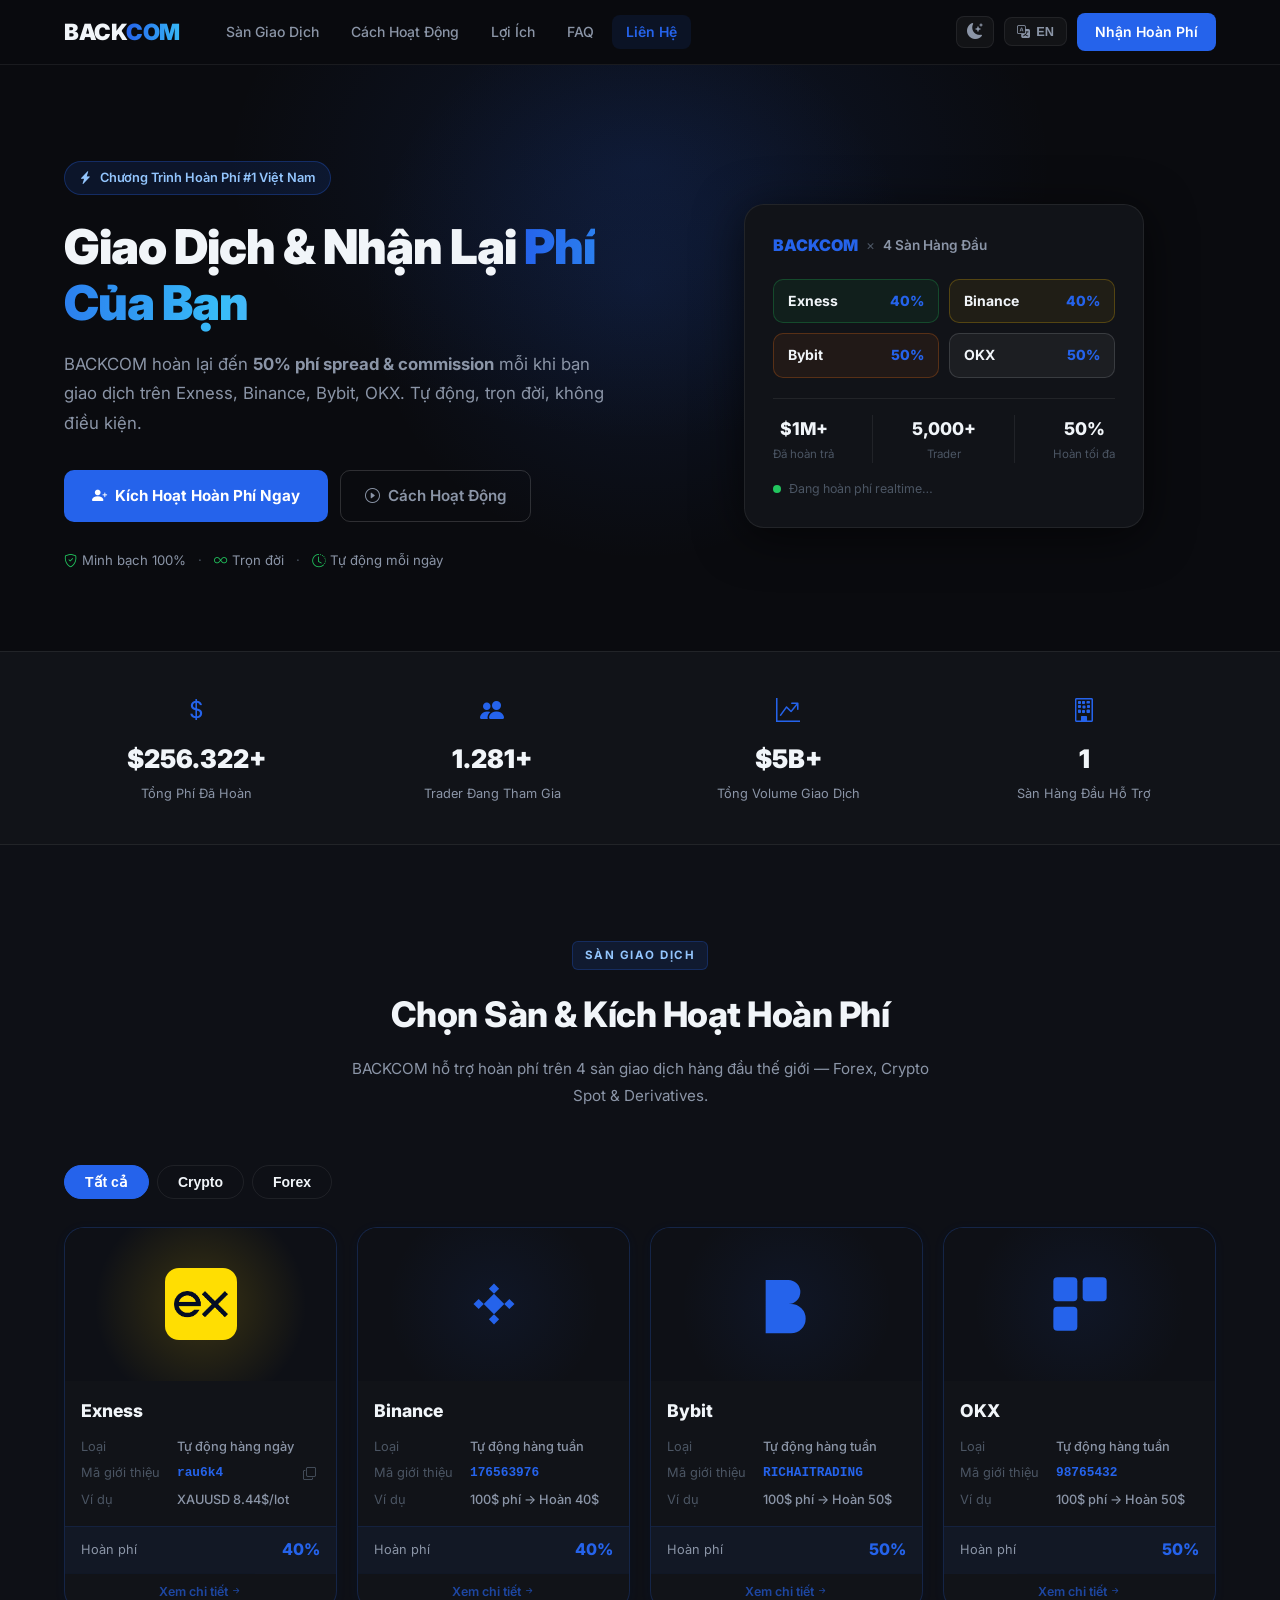
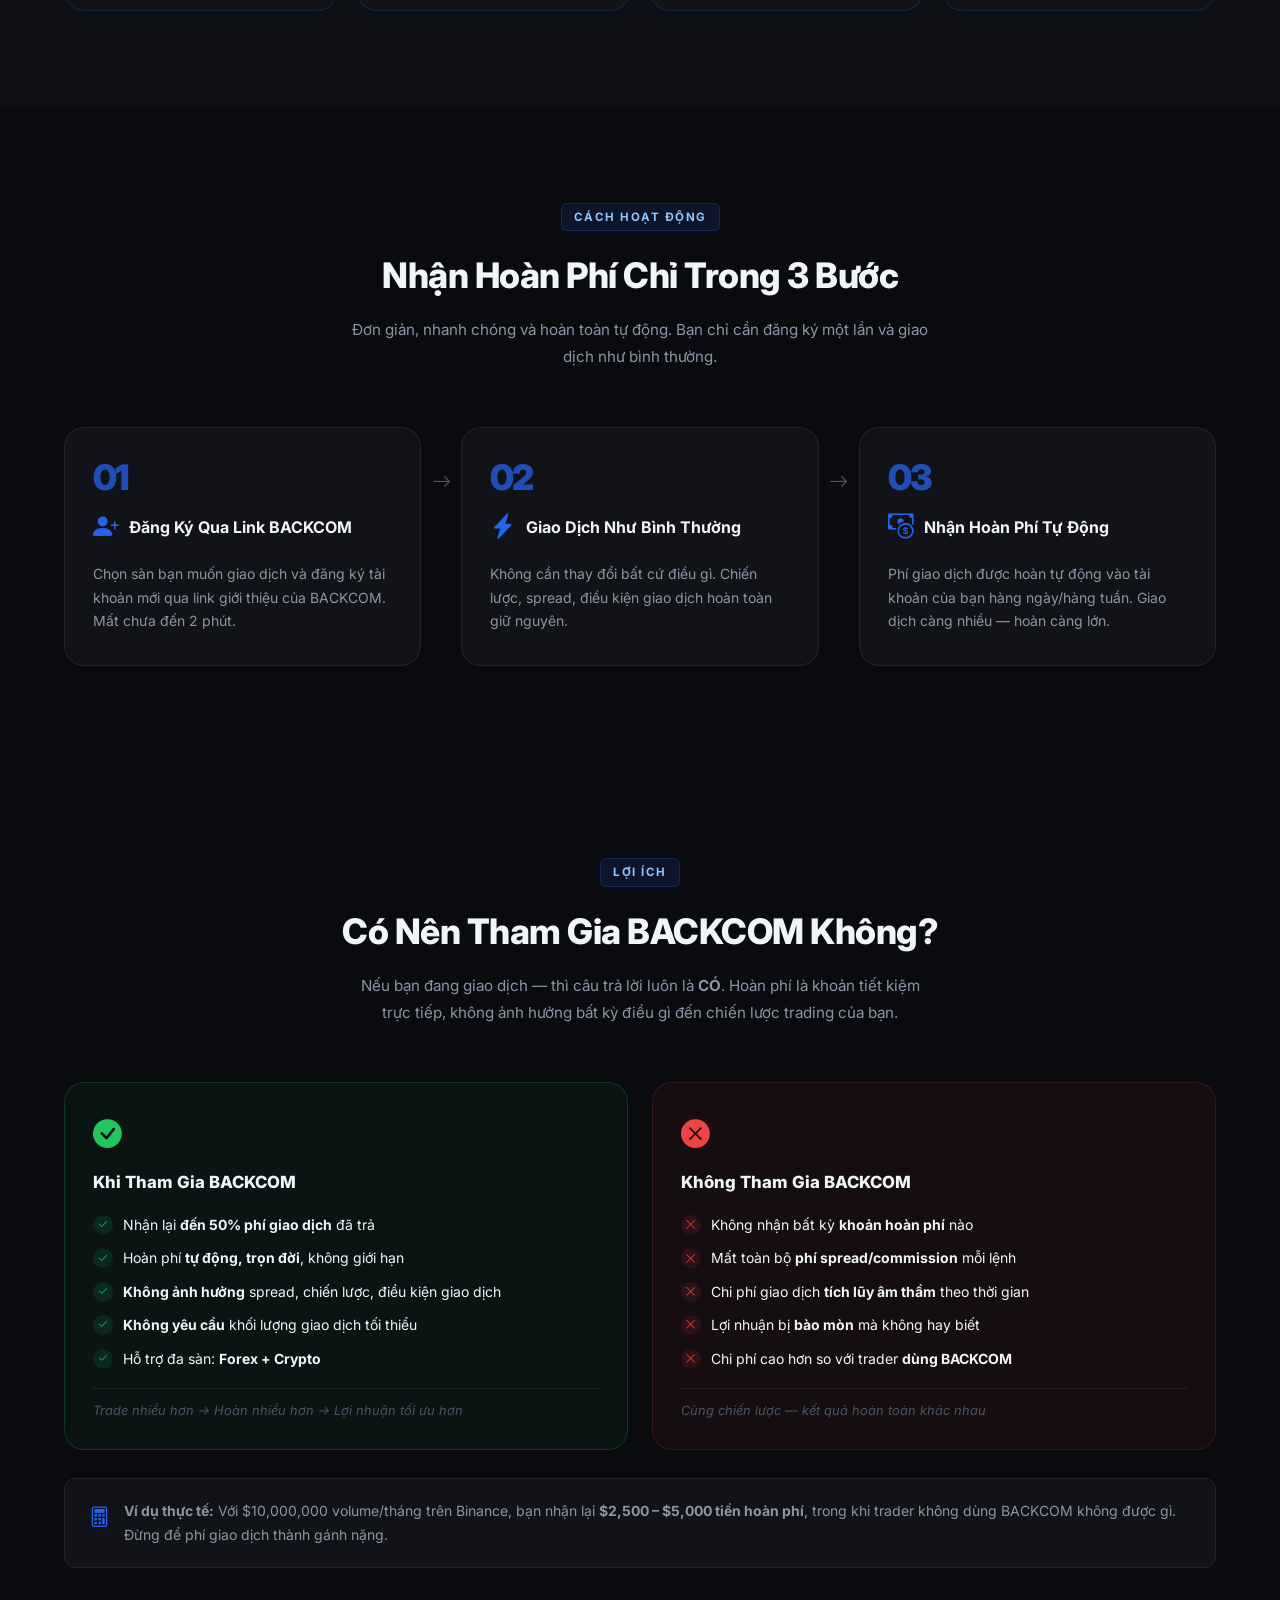
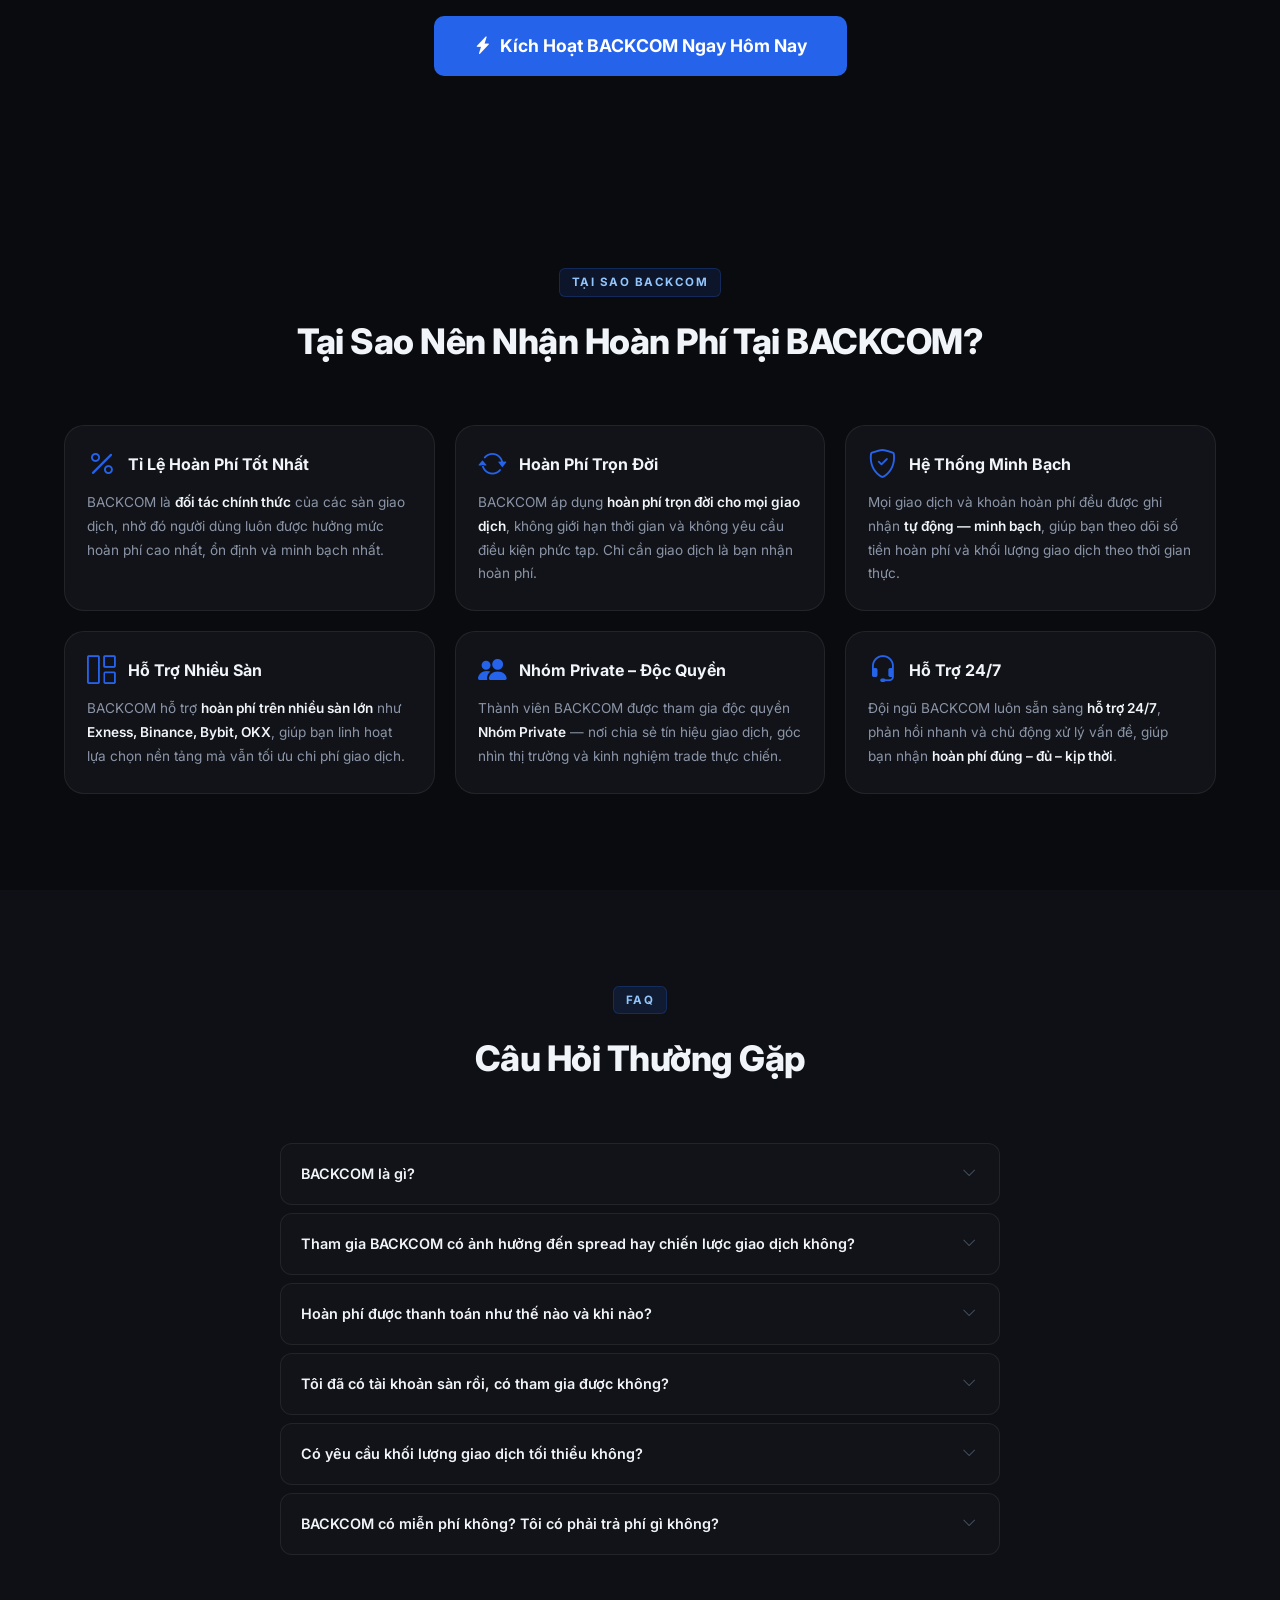
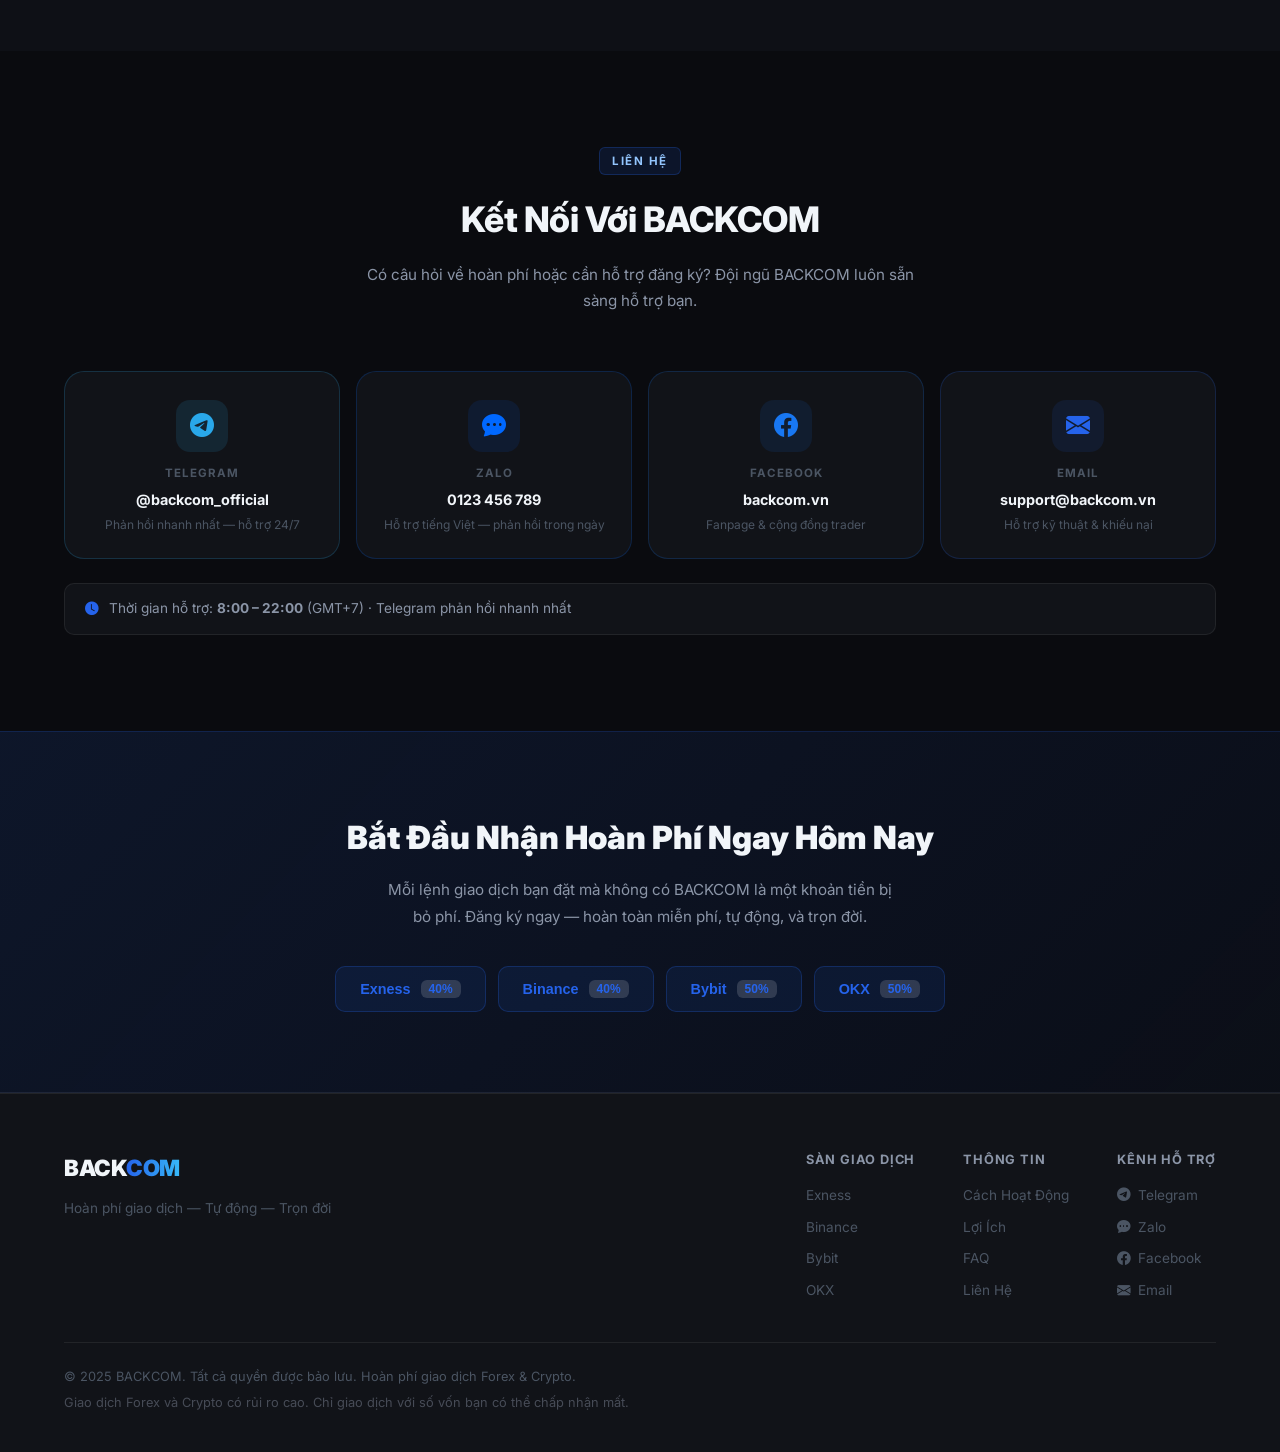
==== commit 95b40e6d: "Update" ====
--- a/index.html
+++ b/index.html
@@ -1,4 +1,4 @@
-<!DOCTYPE html>
+﻿<!DOCTYPE html>
 <html lang="vi">
 <head>
   <meta charset="UTF-8">
@@ -254,854 +254,187 @@
       <p class="section-subtitle en-text" style="display:none;">BACKCOM supports rebates on 4 of the world's top brokers — Forex, Crypto Spot & Derivatives.</p>
     </div>
 
-    <!-- BROKER SELECTOR TABS -->
-    <div class="broker-selector">
-      <button class="broker-sel-btn active" onclick="switchBroker('exness', this)">
-        <svg class="bsel-icon" aria-hidden="true"><use href="#logo-exness"/></svg>
-        <span class="bsel-logo">Exness</span>
-        <span class="bsel-type">Forex · CFD</span>
-        <span class="bsel-pct">40%</span>
+    <!-- BROKER FILTER TABS -->
+    <div class="blist-tabs">
+      <button class="blist-tab active" onclick="filterBrokers('all',this)">
+        <span class="vi-text">Tất cả</span><span class="en-text" style="display:none;">All</span>
       </button>
-      <button class="broker-sel-btn" onclick="switchBroker('binance', this)">
-        <svg class="bsel-icon" aria-hidden="true"><use href="#logo-binance"/></svg>
-        <span class="bsel-logo">Binance</span>
-        <span class="bsel-type">Spot · Futures</span>
-        <span class="bsel-pct">40%</span>
-      </button>
-      <button class="broker-sel-btn" onclick="switchBroker('bybit', this)">
-        <svg class="bsel-icon" aria-hidden="true"><use href="#logo-bybit"/></svg>
-        <span class="bsel-logo">Bybit</span>
-        <span class="bsel-type">Spot · Derivatives</span>
-        <span class="bsel-pct">50%</span>
-      </button>
-      <button class="broker-sel-btn" onclick="switchBroker('okx', this)">
-        <svg class="bsel-icon" aria-hidden="true"><use href="#logo-okx"/></svg>
-        <span class="bsel-logo">OKX</span>
-        <span class="bsel-type">Spot · Futures</span>
-        <span class="bsel-pct">50%</span>
-      </button>
-    </div>
-
-    <!-- EXNESS -->
-    <div class="broker-block broker-panel active-broker" id="broker-exness">
-      <div class="broker-block-header exness-header">
-        <div class="broker-block-left">
-          <div class="broker-logo-wrap">
-            <svg class="broker-logo-svg" aria-hidden="true"><use href="#logo-exness"/></svg>
-            <span class="broker-logo-name">Exness</span>
-          </div>
-          <span class="broker-type-pill vi-text">Forex · CFD</span>
-          <span class="broker-type-pill en-text" style="display:none;">Forex · CFD</span>
-        </div>
-        <div class="broker-block-right">
-          <div class="broker-pct-badge exness-pct">
-            <span class="vi-text">Hoàn tới</span>
-            <span class="en-text" style="display:none;">Up to</span>
-            <span class="pct-num">40%</span>
-          </div>
-          <a href="#" class="btn-broker exness-btn" data-broker="exness" data-action="register">
-            <i class="bi bi-person-plus-fill"></i>
-            <span class="vi-text">Đăng Ký & Nhận Hoàn Phí</span>
-            <span class="en-text" style="display:none;">Register & Get Rebates</span>
-          </a>
-        </div>
-      </div>
-      <div class="broker-block-body">
-        <div class="broker-desc vi-text">
-          Exness là sàn Forex lớn nhất thế giới với spread cực thấp và nạp rút tức thì 24/7. BACKCOM hoàn lại đến 40% phí spread cho tài khoản Standard — hoàn cố định theo lô cho tài khoản Pro, Raw Spread, Zero.
-        </div>
-        <div class="broker-desc en-text" style="display:none;">
-          Exness is the world's largest Forex broker with ultra-low spreads and instant 24/7 deposits. BACKCOM rebates up to 40% of spread fees for Standard accounts — fixed per-lot rebates for Pro, Raw Spread, and Zero accounts.
-        </div>
-        <div class="broker-stats-row">
-          <div class="broker-stat">
-            <div class="bstat-icon exness-icon"><i class="bi bi-percent"></i></div>
-            <div class="bstat-val">40%</div>
-            <div class="bstat-label">Standard</div>
-          </div>
-          <div class="broker-stat">
-            <div class="bstat-icon exness-icon"><i class="bi bi-gem"></i></div>
-            <div class="bstat-val" style="color:#a78bfa;">25%</div>
-            <div class="bstat-label">Pro</div>
-          </div>
-          <div class="broker-stat">
-            <div class="bstat-icon exness-icon"><i class="bi bi-lightning-fill"></i></div>
-            <div class="bstat-val" style="font-size:1.1rem;">Fixed/lot</div>
-            <div class="bstat-label">Raw · Zero</div>
-          </div>
-          <div class="broker-stat">
-            <div class="bstat-icon exness-icon"><i class="bi bi-clock-history"></i></div>
-            <div class="bstat-val" style="font-size:1.1rem;">24/7</div>
-            <div class="bstat-label vi-text">Nạp/Rút</div>
-            <div class="bstat-label en-text" style="display:none;">Deposit/Withdraw</div>
-          </div>
-        </div>
-        <div class="ref-bar">
-          <div class="ref-bar-left">
-            <div class="ref-bar-icon exness-icon"><i class="bi bi-key-fill"></i></div>
-            <div>
-              <div class="ref-bar-title vi-text">Mã giới thiệu BACKCOM</div>
-              <div class="ref-bar-title en-text" style="display:none;">BACKCOM Referral Code</div>
-              <div class="ref-bar-hint vi-text">Nhập mã này khi đăng ký để kích hoạt hoàn phí</div>
-              <div class="ref-bar-hint en-text" style="display:none;">Enter this code when registering to activate rebates</div>
-            </div>
-          </div>
-          <div class="ref-bar-right">
-            <button class="ref-chip" data-copy-ref="exness" title="Sao chép mã">
-              <span data-ref="exness"></span>
-              <i class="bi bi-copy ref-chip-icon"></i>
-            </button>
-          </div>
-        </div>
-        <!-- Registration tabs -->
-        <div class="reg-guide">
-          <h3 class="reg-guide-title vi-text">Hướng Dẫn Đăng Ký Exness</h3>
-          <h3 class="reg-guide-title en-text" style="display:none;">Exness Registration Guide</h3>
-          <div class="reg-tabs">
-            <button class="reg-tab active" onclick="switchTab('exness',1,this)">
-              <span class="vi-text">Chưa có tài khoản</span>
-              <span class="en-text" style="display:none;">New to Exness</span>
-            </button>
-            <button class="reg-tab" onclick="switchTab('exness',2,this)">
-              <span class="vi-text">Đã có tài khoản</span>
-              <span class="en-text" style="display:none;">Have an account</span>
-            </button>
-            <button class="reg-tab" onclick="switchTab('exness',3,this)">
-              <span class="vi-text">Đổi IB Partner</span>
-              <span class="en-text" style="display:none;">Switch IB Partner</span>
-            </button>
-          </div>
-          <div class="reg-panels">
-            <div class="reg-panel active" id="exness-panel-1">
-              <div class="timeline">
-                <div class="t-step">
-                  <div class="t-num exness-num">1</div>
-                  <div class="t-body">
-                    <div class="t-title vi-text">Đăng ký qua link BACKCOM</div>
-                    <div class="t-title en-text" style="display:none;">Register via BACKCOM link</div>
-                    <p class="t-desc vi-text">Tạo tài khoản Exness mới qua <strong>link giới thiệu</strong> của BACKCOM bên dưới.</p>
-                    <p class="t-desc en-text" style="display:none;">Create a new Exness account through BACKCOM's <strong>referral link</strong> below.</p>
-                    <a href="#" class="btn-step exness-btn-step" data-broker="exness" data-action="register">
-                      <i class="bi bi-person-plus-fill"></i>
-                      <span class="vi-text">Đăng Ký Exness Ngay</span>
-                      <span class="en-text" style="display:none;">Register Exness Now</span>
-                    </a>
-                  </div>
-                </div>
-                <div class="t-step">
-                  <div class="t-num exness-num">2</div>
-                  <div class="t-body">
-                    <div class="t-title vi-text">Xác minh tài khoản (KYC)</div>
-                    <div class="t-title en-text" style="display:none;">Complete KYC</div>
-                    <p class="t-desc vi-text">Xác minh danh tính bằng CCCD, Bằng Lái Xe hoặc Hộ Chiếu.</p>
-                    <p class="t-desc en-text" style="display:none;">Verify your identity with a National ID, Driver's License, or Passport.</p>
-                  </div>
-                </div>
-                <div class="t-step last">
-                  <div class="t-num exness-num">3</div>
-                  <div class="t-body">
-                    <div class="t-title vi-text">Nạp tiền & bắt đầu nhận hoàn phí</div>
-                    <div class="t-title en-text" style="display:none;">Deposit & start earning rebates</div>
-                    <p class="t-desc vi-text">Nạp tiền và giao dịch. Hoàn phí được tự động tính từ lệnh đầu tiên.</p>
-                    <p class="t-desc en-text" style="display:none;">Deposit and trade. Rebates are calculated automatically from your first order.</p>
-                  </div>
-                </div>
-              </div>
-            </div>
-            <div class="reg-panel" id="exness-panel-2">
-              <div class="reg-note-box">
-                <i class="bi bi-info-circle-fill"></i>
-                <span class="vi-text">Exness cho phép 1 CCCD để KYC nhiều tài khoản — chỉ cần dùng <strong>email mới</strong>.</span>
-                <span class="en-text" style="display:none;">Exness allows 1 ID for multiple accounts — just use a <strong>new email</strong>.</span>
-              </div>
-              <div class="timeline">
-                <div class="t-step">
-                  <div class="t-num exness-num">1</div>
-                  <div class="t-body">
-                    <div class="t-title vi-text">Đăng ký tài khoản mới bằng email khác</div>
-                    <div class="t-title en-text" style="display:none;">Register a new account with a different email</div>
-                    <p class="t-desc vi-text">Dùng một <strong>địa chỉ email mới</strong> để tạo tài khoản Exness thứ hai qua link BACKCOM.</p>
-                    <p class="t-desc en-text" style="display:none;">Use a <strong>new email address</strong> to create a second Exness account via BACKCOM's link.</p>
-                    <a href="#" class="btn-step exness-btn-step" data-broker="exness" data-action="register">
-                      <i class="bi bi-person-plus-fill"></i>
-                      <span class="vi-text">Đăng Ký Tài Khoản Mới</span>
-                      <span class="en-text" style="display:none;">Register New Account</span>
-                    </a>
-                  </div>
-                </div>
-                <div class="t-step last">
-                  <div class="t-num exness-num">2</div>
-                  <div class="t-body">
-                    <div class="t-title vi-text">KYC & nạp tiền vào tài khoản mới</div>
-                    <div class="t-title en-text" style="display:none;">KYC & fund the new account</div>
-                    <p class="t-desc vi-text">Xác minh tài khoản mới và nạp tiền để bắt đầu nhận hoàn phí.</p>
-                    <p class="t-desc en-text" style="display:none;">Verify the new account and deposit to start receiving rebates.</p>
-                  </div>
-                </div>
-              </div>
-            </div>
-            <div class="reg-panel" id="exness-panel-3">
-              <div class="reg-note-box">
-                <i class="bi bi-info-circle-fill"></i>
-                <span class="vi-text">Dành cho tài khoản đang ở dưới IB khác và không muốn tạo tài khoản mới.</span>
-                <span class="en-text" style="display:none;">For accounts currently under another IB who don't want to create a new account.</span>
-              </div>
-              <div class="timeline">
-                <div class="t-step">
-                  <div class="t-num exness-num">1</div>
-                  <div class="t-body">
-                    <div class="t-title vi-text">Mở Live Chat trên Exness</div>
-                    <div class="t-title en-text" style="display:none;">Open Live Chat on Exness</div>
-                    <p class="t-desc vi-text">Đăng nhập vào tài khoản Exness, vào mục <strong>Hồ sơ</strong> và chọn <strong>Chat trực tuyến</strong>.</p>
-                    <p class="t-desc en-text" style="display:none;">Log in to Exness, go to <strong>Profile</strong> and select <strong>Live Chat</strong>.</p>
-                  </div>
-                </div>
-                <div class="t-step">
-                  <div class="t-num exness-num">2</div>
-                  <div class="t-body">
-                    <div class="t-title vi-text">Yêu cầu đổi đối tác</div>
-                    <div class="t-title en-text" style="display:none;">Request partner change</div>
-                    <p class="t-desc vi-text">Gửi câu lệnh <strong>"Đổi đối tác"</strong> trong chat để bắt đầu quá trình thay đổi.</p>
-                    <p class="t-desc en-text" style="display:none;">Send the message <strong>"Change partner"</strong> in chat to start the process.</p>
-                  </div>
-                </div>
-                <div class="t-step">
-                  <div class="t-num exness-num">3</div>
-                  <div class="t-body">
-                    <div class="t-title vi-text">Xác nhận qua link BOT gửi</div>
-                    <div class="t-title en-text" style="display:none;">Confirm via BOT link</div>
-                    <p class="t-desc vi-text">Nhấn vào liên kết mà BOT gửi, đăng nhập lại, sau đó nhấn vào liên kết thêm một lần nữa.</p>
-                    <p class="t-desc en-text" style="display:none;">Click the link the BOT sends, log in again, then click the link one more time.</p>
-                  </div>
-                </div>
-                <div class="t-step">
-                  <div class="t-num exness-num">4</div>
-                  <div class="t-body">
-                    <div class="t-title vi-text">Dán link đối tác BACKCOM</div>
-                    <div class="t-title en-text" style="display:none;">Paste BACKCOM partner link</div>
-                    <p class="t-desc vi-text">Chọn lý do <strong>"Tín hiệu giao dịch"</strong>, sau đó dán link đối tác BACKCOM vào ô yêu cầu.</p>
-                    <p class="t-desc en-text" style="display:none;">Select reason <strong>"Trading signals"</strong>, then paste the BACKCOM partner link into the field.</p>
-                    <a href="#" class="btn-step exness-btn-step" data-broker="exness" data-action="switch-ib">
-                      <i class="bi bi-copy"></i>
-                      <span class="vi-text">Sao Chép Link BACKCOM</span>
-                      <span class="en-text" style="display:none;">Copy BACKCOM Link</span>
-                    </a>
-                  </div>
-                </div>
-                <div class="t-step">
-                  <div class="t-num exness-num">5</div>
-                  <div class="t-body">
-                    <div class="t-title vi-text">Điền nguồn tìm thấy đối tác</div>
-                    <div class="t-title en-text" style="display:none;">Fill in where you found the partner</div>
-                    <p class="t-desc vi-text">Tại mục <em>"Bạn đã tìm thấy đối tác mới ở đâu"</em> — điền link đối tác hoặc điền <strong>facebook.com</strong>.</p>
-                    <p class="t-desc en-text" style="display:none;">In the <em>"Where did you find the new partner"</em> field — enter the partner link or type <strong>facebook.com</strong>.</p>
-                  </div>
-                </div>
-                <div class="t-step">
-                  <div class="t-num exness-num">6</div>
-                  <div class="t-body">
-                    <div class="t-title vi-text">Gửi & chờ 24–48h duyệt</div>
-                    <div class="t-title en-text" style="display:none;">Submit & wait 24–48h for approval</div>
-                    <p class="t-desc vi-text">Nhấn <strong>Gửi</strong> và chờ khoảng <strong>24–48 giờ</strong> để nhận email xác nhận thành công.</p>
-                    <p class="t-desc en-text" style="display:none;">Click <strong>Submit</strong> and wait approximately <strong>24–48 hours</strong> for a confirmation email.</p>
-                  </div>
-                </div>
-                <div class="t-step last">
-                  <div class="t-num exness-num">7</div>
-                  <div class="t-body">
-                    <div class="t-title vi-text">Tạo tài khoản MT4/MT5 mới</div>
-                    <div class="t-title en-text" style="display:none;">Create a new MT4/MT5 account</div>
-                    <p class="t-desc vi-text">Sau khi được duyệt, tạo 1 tài khoản MT4/MT5 mới và giao dịch trên đó để nhận hoàn phí.</p>
-                    <p class="t-desc en-text" style="display:none;">Once approved, create a new MT4/MT5 account and trade on it to receive rebates.</p>
-                  </div>
-                </div>
-              </div>
-            </div>
-          </div>
-        </div>
-      </div>
-    </div>
-
-    <!-- BINANCE -->
-    <div class="broker-block broker-panel" id="broker-binance">
-      <div class="broker-block-header binance-header">
-        <div class="broker-block-left">
-          <div class="broker-logo-wrap">
-            <svg class="broker-logo-svg" aria-hidden="true"><use href="#logo-binance"/></svg>
-            <span class="broker-logo-name">Binance</span>
-          </div>
-          <span class="broker-type-pill">Spot · Futures</span>
-        </div>
-        <div class="broker-block-right">
-          <div class="broker-pct-badge binance-pct">
-            <span class="vi-text">Hoàn tới</span>
-            <span class="en-text" style="display:none;">Up to</span>
-            <span class="pct-num">40%</span>
-          </div>
-          <a href="#" class="btn-broker binance-btn" data-broker="binance" data-action="register">
-            <i class="bi bi-person-plus-fill"></i>
-            <span class="vi-text">Đăng Ký & Nhận Hoàn Phí</span>
-            <span class="en-text" style="display:none;">Register & Get Rebates</span>
-          </a>
-        </div>
-      </div>
-      <div class="broker-block-body">
-        <div class="broker-desc vi-text">
-          Binance là sàn crypto lớn nhất thế giới với thanh khoản vô song. BACKCOM hoàn lại đến 40% phí giao dịch Spot &amp; Futures — kết hợp 20% từ Binance và 20% từ BACKCOM, hoàn tự động hàng tuần.
-        </div>
-        <div class="broker-desc en-text" style="display:none;">
-          Binance is the world's largest crypto exchange with unmatched liquidity. BACKCOM rebates up to 40% of Spot &amp; Futures fees — combining 20% from Binance and 20% from BACKCOM, paid automatically every week.
-        </div>
-        <div class="broker-stats-row">
-          <div class="broker-stat">
-            <div class="bstat-icon binance-icon"><i class="bi bi-percent"></i></div>
-            <div class="bstat-val" style="color:#F0B90B;">40%</div>
-            <div class="bstat-label">Spot & Futures</div>
-          </div>
-          <div class="broker-stat">
-            <div class="bstat-icon binance-icon"><i class="bi bi-arrow-left-right"></i></div>
-            <div class="bstat-val" style="color:#F0B90B;font-size:1rem;">20%+20%</div>
-            <div class="bstat-label vi-text">Binance + BACKCOM</div>
-            <div class="bstat-label en-text" style="display:none;">Binance + BACKCOM</div>
-          </div>
-          <div class="broker-stat">
-            <div class="bstat-icon binance-icon"><i class="bi bi-calendar-week"></i></div>
-            <div class="bstat-val" style="font-size:1rem;color:#F0B90B;">Weekly</div>
-            <div class="bstat-label vi-text">Hoàn hàng tuần</div>
-            <div class="bstat-label en-text" style="display:none;">Weekly rebates</div>
-          </div>
-          <div class="broker-stat">
-            <div class="bstat-icon binance-icon"><i class="bi bi-infinity"></i></div>
-            <div class="bstat-val" style="color:#F0B90B;">∞</div>
-            <div class="bstat-label vi-text">Trọn đời</div>
-            <div class="bstat-label en-text" style="display:none;">Lifetime</div>
-          </div>
-        </div>
-        <div class="mech-flow">
-          <div class="mech-src binance-mech">
-            <div class="mech-pct" style="color:#F0B90B;">20%</div>
-            <div class="mech-name vi-text">Từ Binance</div>
-            <div class="mech-name en-text" style="display:none;">From Binance</div>
-          </div>
-          <div class="mech-op">+</div>
-          <div class="mech-src backcom-mech">
-            <div class="mech-pct" style="color:var(--accent);">20%</div>
-            <div class="mech-name vi-text">Từ BACKCOM</div>
-            <div class="mech-name en-text" style="display:none;">From BACKCOM</div>
-          </div>
-          <div class="mech-op">=</div>
-          <div class="mech-total">
-            <div class="mech-total-num">40%</div>
-            <div class="mech-total-sub vi-text">Tổng hoàn phí</div>
-            <div class="mech-total-sub en-text" style="display:none;">Total rebate</div>
-          </div>
-        </div>
-        <div class="ref-bar">
-          <div class="ref-bar-left">
-            <div class="ref-bar-icon binance-icon"><i class="bi bi-key-fill"></i></div>
-            <div>
-              <div class="ref-bar-title vi-text">Mã giới thiệu BACKCOM</div>
-              <div class="ref-bar-title en-text" style="display:none;">BACKCOM Referral Code</div>
-              <div class="ref-bar-hint vi-text">Nhập mã này khi đăng ký để kích hoạt hoàn phí</div>
-              <div class="ref-bar-hint en-text" style="display:none;">Enter this code when registering to activate rebates</div>
-            </div>
-          </div>
-          <div class="ref-bar-right">
-            <button class="ref-chip" data-copy-ref="binance" title="Sao chép mã">
-              <span data-ref="binance"></span>
-              <i class="bi bi-copy ref-chip-icon"></i>
-            </button>
-          </div>
-        </div>
-        <div class="reg-guide">
-          <h3 class="reg-guide-title vi-text">Hướng Dẫn Đăng Ký Binance</h3>
-          <h3 class="reg-guide-title en-text" style="display:none;">Binance Registration Guide</h3>
-          <div class="reg-tabs">
-            <button class="reg-tab active" onclick="switchTab('binance',1,this)">
-              <span class="vi-text">Chưa có tài khoản</span>
-              <span class="en-text" style="display:none;">New to Binance</span>
-            </button>
-            <button class="reg-tab" onclick="switchTab('binance',2,this)">
-              <span class="vi-text">Đã có tài khoản</span>
-              <span class="en-text" style="display:none;">Existing account</span>
-            </button>
-          </div>
-          <div class="reg-panels">
-            <div class="reg-panel active" id="binance-panel-1">
-              <div class="timeline">
-                <div class="t-step">
-                  <div class="t-num binance-num">1</div>
-                  <div class="t-body">
-                    <div class="t-title vi-text">Đăng ký qua link BACKCOM</div>
-                    <div class="t-title en-text" style="display:none;">Register via BACKCOM link</div>
-                    <p class="t-desc vi-text">Tạo tài khoản Binance mới qua link giới thiệu của BACKCOM.</p>
-                    <p class="t-desc en-text" style="display:none;">Create a new Binance account through BACKCOM's referral link.</p>
-                    <a href="#" class="btn-step binance-btn-step" data-broker="binance" data-action="register">
-                      <i class="bi bi-person-plus-fill"></i>
-                      <span class="vi-text">Đăng Ký Binance Ngay</span>
-                      <span class="en-text" style="display:none;">Register Binance Now</span>
-                    </a>
-                  </div>
-                </div>
-                <div class="t-step">
-                  <div class="t-num binance-num">2</div>
-                  <div class="t-body">
-                    <div class="t-title vi-text">Xác minh tài khoản (KYC)</div>
-                    <div class="t-title en-text" style="display:none;">Complete KYC</div>
-                    <p class="t-desc vi-text">Xác minh danh tính bằng CCCD, Bằng Lái Xe hoặc Hộ Chiếu.</p>
-                    <p class="t-desc en-text" style="display:none;">Verify your identity with a National ID, Driver's License, or Passport.</p>
-                  </div>
-                </div>
-                <div class="t-step last">
-                  <div class="t-num binance-num">3</div>
-                  <div class="t-body">
-                    <div class="t-title vi-text">Giao dịch & nhận hoàn phí tự động</div>
-                    <div class="t-title en-text" style="display:none;">Trade & receive automatic rebates</div>
-                    <p class="t-desc vi-text">Bắt đầu giao dịch. Hoàn phí được thanh toán tự động mỗi thứ Hai.</p>
-                    <p class="t-desc en-text" style="display:none;">Start trading. Rebates are automatically paid every Monday.</p>
-                  </div>
-                </div>
-              </div>
-            </div>
-            <div class="reg-panel" id="binance-panel-2">
-              <div class="reg-note-box">
-                <i class="bi bi-info-circle-fill"></i>
-                <span class="vi-text">Áp dụng khi tài khoản <strong>không có mã giới thiệu</strong> và <strong>không giao dịch trong 6 tháng</strong> gần nhất.</span>
-                <span class="en-text" style="display:none;">Applies if your account has <strong>no referral code</strong> and has <strong>no trades in the past 6 months</strong>.</span>
-              </div>
-              <div class="timeline">
-                <div class="t-step">
-                  <div class="t-num binance-num">1</div>
-                  <div class="t-body">
-                    <div class="t-title vi-text">Đăng nhập qua link kích hoạt BACKCOM</div>
-                    <div class="t-title en-text" style="display:none;">Log in via BACKCOM activation link</div>
-                    <a href="#" class="btn-step binance-btn-step" data-broker="binance" data-action="activate-old">
-                      <i class="bi bi-link-45deg"></i>
-                      <span class="vi-text">Link Kích Hoạt Tài Khoản Cũ</span>
-                      <span class="en-text" style="display:none;">Activate Existing Account</span>
-                    </a>
-                  </div>
-                </div>
-                <div class="t-step">
-                  <div class="t-num binance-num">2</div>
-                  <div class="t-body">
-                    <div class="t-title vi-text">Đăng nhập vào tài khoản Binance</div>
-                    <div class="t-title en-text" style="display:none;">Log in to your Binance account</div>
-                    <p class="t-desc vi-text">Đăng nhập tài khoản Binance hiện tại của bạn.</p>
-                    <p class="t-desc en-text" style="display:none;">Sign in to your existing Binance account.</p>
-                  </div>
-                </div>
-                <div class="t-step last">
-                  <div class="t-num binance-num">3</div>
-                  <div class="t-body">
-                    <div class="t-title vi-text">Chọn "Bind Now" để hoàn tất</div>
-                    <div class="t-title en-text" style="display:none;">Click "Bind Now" to complete</div>
-                    <p class="t-desc vi-text">Nếu <strong>không có popup</strong> hiện ra — bạn không đủ điều kiện, vui lòng tạo tài khoản mới.</p>
-                    <p class="t-desc en-text" style="display:none;">If <strong>no popup appears</strong>, you don't qualify — please create a new account.</p>
-                  </div>
-                </div>
-              </div>
-            </div>
-          </div>
-        </div>
-      </div>
-    </div>
-
-    <!-- BYBIT -->
-    <div class="broker-block broker-panel" id="broker-bybit">
-      <div class="broker-block-header bybit-header">
-        <div class="broker-block-left">
-          <div class="broker-logo-wrap">
-            <svg class="broker-logo-svg" aria-hidden="true"><use href="#logo-bybit"/></svg>
-            <span class="broker-logo-name">Bybit</span>
-          </div>
-          <span class="broker-type-pill">Spot · Derivatives</span>
-        </div>
-        <div class="broker-block-right">
-          <div class="broker-pct-badge bybit-pct">
-            <span class="vi-text">Hoàn tới</span>
-            <span class="en-text" style="display:none;">Up to</span>
-            <span class="pct-num">50%</span>
-          </div>
-          <a href="#" class="btn-broker bybit-btn" data-broker="bybit" data-action="register">
-            <i class="bi bi-person-plus-fill"></i>
-            <span class="vi-text">Đăng Ký & Nhận Hoàn Phí</span>
-            <span class="en-text" style="display:none;">Register & Get Rebates</span>
-          </a>
-        </div>
-      </div>
-      <div class="broker-block-body">
-        <div class="broker-desc vi-text">
-          Bybit là sàn Crypto Derivatives hàng đầu với thanh khoản cao và phí cạnh tranh. BACKCOM hoàn lại đến 50% phí giao dịch Spot &amp; Derivatives — hoàn tự động mỗi tuần, không giới hạn thời gian và volume.
-        </div>
-        <div class="broker-desc en-text" style="display:none;">
-          Bybit is a top Crypto Derivatives exchange with high liquidity and competitive fees. BACKCOM rebates up to 50% of Spot &amp; Derivatives trading fees — automatic weekly rebates with no time or volume limits.
-        </div>
-        <div class="broker-stats-row">
-          <div class="broker-stat">
-            <div class="bstat-icon bybit-icon"><i class="bi bi-percent"></i></div>
-            <div class="bstat-val" style="color:#f97316;">50%</div>
-            <div class="bstat-label">Spot & Derivatives</div>
-          </div>
-          <div class="broker-stat">
-            <div class="bstat-icon bybit-icon"><i class="bi bi-calendar-week"></i></div>
-            <div class="bstat-val" style="color:#f97316;font-size:1rem;">Weekly</div>
-            <div class="bstat-label vi-text">Hoàn hàng tuần</div>
-            <div class="bstat-label en-text" style="display:none;">Weekly rebates</div>
-          </div>
-          <div class="broker-stat">
-            <div class="bstat-icon bybit-icon"><i class="bi bi-people-fill"></i></div>
-            <div class="bstat-val" style="color:#f97316;font-size:1rem;">1,000+</div>
-            <div class="bstat-label vi-text">Trader đang tham gia</div>
-            <div class="bstat-label en-text" style="display:none;">Traders joined</div>
-          </div>
-          <div class="broker-stat">
-            <div class="bstat-icon bybit-icon"><i class="bi bi-infinity"></i></div>
-            <div class="bstat-val" style="color:#f97316;">∞</div>
-            <div class="bstat-label vi-text">Trọn đời</div>
-            <div class="bstat-label en-text" style="display:none;">Lifetime</div>
-          </div>
-        </div>
-        <div class="ref-bar">
-          <div class="ref-bar-left">
-            <div class="ref-bar-icon bybit-icon"><i class="bi bi-key-fill"></i></div>
-            <div>
-              <div class="ref-bar-title vi-text">Mã giới thiệu BACKCOM</div>
-              <div class="ref-bar-title en-text" style="display:none;">BACKCOM Referral Code</div>
-              <div class="ref-bar-hint vi-text">Nhập mã này khi đăng ký để kích hoạt hoàn phí</div>
-              <div class="ref-bar-hint en-text" style="display:none;">Enter this code when registering to activate rebates</div>
-            </div>
-          </div>
-          <div class="ref-bar-right">
-            <button class="ref-chip" data-copy-ref="bybit" title="Sao chép mã">
-              <span data-ref="bybit"></span>
-              <i class="bi bi-copy ref-chip-icon"></i>
-            </button>
-          </div>
-        </div>
-        <div class="reg-guide">
-          <h3 class="reg-guide-title vi-text">Hướng Dẫn Đăng Ký Bybit</h3>
-          <h3 class="reg-guide-title en-text" style="display:none;">Bybit Registration Guide</h3>
-          <div class="reg-tabs">
-            <button class="reg-tab active" onclick="switchTab('bybit',1,this)">
-              <span class="vi-text">Chưa có tài khoản</span>
-              <span class="en-text" style="display:none;">New to Bybit</span>
-            </button>
-            <button class="reg-tab" onclick="switchTab('bybit',2,this)">
-              <span class="vi-text">Đã có tài khoản</span>
-              <span class="en-text" style="display:none;">Existing account</span>
-            </button>
-          </div>
-          <div class="reg-panels">
-            <div class="reg-panel active" id="bybit-panel-1">
-              <div class="timeline">
-                <div class="t-step">
-                  <div class="t-num bybit-num">1</div>
-                  <div class="t-body">
-                    <div class="t-title vi-text">Đăng ký qua link BACKCOM</div>
-                    <div class="t-title en-text" style="display:none;">Register via BACKCOM link</div>
-                    <p class="t-desc vi-text">Tạo tài khoản Bybit mới và nhập mã giới thiệu BACKCOM nếu được yêu cầu.</p>
-                    <p class="t-desc en-text" style="display:none;">Create a new Bybit account and enter the BACKCOM referral code if prompted.</p>
-                    <a href="#" class="btn-step bybit-btn-step" data-broker="bybit" data-action="register">
-                      <i class="bi bi-person-plus-fill"></i>
-                      <span class="vi-text">Đăng Ký Bybit Ngay</span>
-                      <span class="en-text" style="display:none;">Register Bybit Now</span>
-                    </a>
-                  </div>
-                </div>
-                <div class="t-step">
-                  <div class="t-num bybit-num">2</div>
-                  <div class="t-body">
-                    <div class="t-title vi-text">Xác minh danh tính (KYC Lv.1)</div>
-                    <div class="t-title en-text" style="display:none;">Complete KYC Level 1</div>
-                    <p class="t-desc vi-text">KYC cấp độ 1 là đủ để nhận hoàn phí. Chấp nhận CCCD, Bằng Lái Xe, Hộ Chiếu.</p>
-                    <p class="t-desc en-text" style="display:none;">KYC Level 1 is sufficient. Accepted: National ID, Driver's License, Passport.</p>
-                  </div>
-                </div>
-                <div class="t-step last">
-                  <div class="t-num bybit-num">3</div>
-                  <div class="t-body">
-                    <div class="t-title vi-text">Nạp tiền & liên kết UID</div>
-                    <div class="t-title en-text" style="display:none;">Deposit & link UID</div>
-                    <p class="t-desc vi-text">Nạp tiền và liên kết UID tài khoản với BACKCOM để kích hoạt hoàn phí tự động.</p>
-                    <p class="t-desc en-text" style="display:none;">Deposit and link your account UID with BACKCOM to activate automatic rebates.</p>
-                  </div>
-                </div>
-              </div>
-            </div>
-            <div class="reg-panel" id="bybit-panel-2">
-              <div class="reg-note-box warn-box">
-                <i class="bi bi-exclamation-triangle-fill"></i>
-                <span class="vi-text">Áp dụng khi tài khoản cũ <strong>không đăng ký dưới mã giới thiệu</strong> của bên khác và <strong>không giao dịch trong 30 ngày</strong> gần nhất.</span>
-                <span class="en-text" style="display:none;">Applies when old account is <strong>not under another referral</strong> and has <strong>no trades in the past 30 days</strong>.</span>
-              </div>
-              <div class="timeline">
-                <div class="t-step">
-                  <div class="t-num bybit-num">1</div>
-                  <div class="t-body">
-                    <div class="t-title vi-text">Tạo tài khoản Bybit mới</div>
-                    <div class="t-title en-text" style="display:none;">Create a new Bybit account</div>
-                    <a href="#" class="btn-step bybit-btn-step" data-broker="bybit" data-action="register">
-                      <i class="bi bi-person-plus-fill"></i>
-                      <span class="vi-text">Đăng Ký Tài Khoản Mới</span>
-                      <span class="en-text" style="display:none;">Register New Account</span>
-                    </a>
-                  </div>
-                </div>
-                <div class="t-step">
-                  <div class="t-num bybit-num">2</div>
-                  <div class="t-body">
-                    <div class="t-title vi-text">Thực hiện Chuyển Định Danh (Identity Transfer)</div>
-                    <div class="t-title en-text" style="display:none;">Complete Identity Transfer</div>
-                    <p class="t-desc vi-text">Đăng nhập tài khoản cũ → <strong>Hồ sơ → Chuyển Định Danh</strong> → chuyển KYC sang tài khoản mới vừa tạo.</p>
-                    <p class="t-desc en-text" style="display:none;">Log in to old account → <strong>Profile → Identity Transfer</strong> → transfer KYC to new account.</p>
-                  </div>
-                </div>
-                <div class="t-step last">
-                  <div class="t-num bybit-num">3</div>
-                  <div class="t-body">
-                    <div class="t-title vi-text">Chuyển tài sản & bắt đầu giao dịch</div>
-                    <div class="t-title en-text" style="display:none;">Transfer assets & start trading</div>
-                    <p class="t-desc vi-text">Chuyển toàn bộ tài sản sang tài khoản mới và bắt đầu giao dịch để nhận hoàn phí.</p>
-                    <p class="t-desc en-text" style="display:none;">Move all assets to the new account and start trading to earn rebates.</p>
-                  </div>
-                </div>
-              </div>
-            </div>
-          </div>
-        </div>
-      </div>
-    </div>
-
-    <!-- OKX -->
-    <div class="broker-block broker-panel" id="broker-okx">
-      <div class="broker-block-header okx-header">
-        <div class="broker-block-left">
-          <div class="broker-logo-wrap">
-            <svg class="broker-logo-svg" aria-hidden="true"><use href="#logo-okx"/></svg>
-            <span class="broker-logo-name">OKX</span>
-          </div>
-          <span class="broker-type-pill">Spot · Futures</span>
-        </div>
-        <div class="broker-block-right">
-          <div class="broker-pct-badge okx-pct">
-            <span class="vi-text">Hoàn tới</span>
-            <span class="en-text" style="display:none;">Up to</span>
-            <span class="pct-num">50%</span>
-          </div>
-          <a href="#" class="btn-broker okx-btn" data-broker="okx" data-action="register">
-            <i class="bi bi-person-plus-fill"></i>
-            <span class="vi-text">Đăng Ký & Nhận Hoàn Phí</span>
-            <span class="en-text" style="display:none;">Register & Get Rebates</span>
-          </a>
-        </div>
-      </div>
-      <div class="broker-block-body">
-        <div class="broker-desc vi-text">
-          OKX là sàn crypto lớn thứ 2 thế giới với hệ sinh thái giao dịch toàn diện. BACKCOM hoàn lại đến 50% phí Spot &amp; Futures (USDT-margined và Coin-margined) — hoàn tự động hàng tuần.
-        </div>
-        <div class="broker-desc en-text" style="display:none;">
-          OKX is the world's 2nd largest crypto exchange with a comprehensive trading ecosystem. BACKCOM rebates up to 50% of Spot &amp; Futures fees (USDT-margined and Coin-margined) — automatic weekly rebates.
-        </div>
-        <div class="broker-stats-row">
-          <div class="broker-stat">
-            <div class="bstat-icon okx-icon"><i class="bi bi-percent"></i></div>
-            <div class="bstat-val" style="color:#e5e7eb;">50%</div>
-            <div class="bstat-label">Spot & Futures</div>
-          </div>
-          <div class="broker-stat">
-            <div class="bstat-icon okx-icon"><i class="bi bi-calendar-week"></i></div>
-            <div class="bstat-val" style="color:#e5e7eb;font-size:1rem;">Weekly</div>
-            <div class="bstat-label vi-text">Hoàn hàng tuần</div>
-            <div class="bstat-label en-text" style="display:none;">Weekly rebates</div>
-          </div>
-          <div class="broker-stat">
-            <div class="bstat-icon okx-icon"><i class="bi bi-people-fill"></i></div>
-            <div class="bstat-val" style="color:#e5e7eb;font-size:1rem;">1,500+</div>
-            <div class="bstat-label vi-text">Trader đang tham gia</div>
-            <div class="bstat-label en-text" style="display:none;">Traders joined</div>
-          </div>
-          <div class="broker-stat">
-            <div class="bstat-icon okx-icon"><i class="bi bi-infinity"></i></div>
-            <div class="bstat-val" style="color:#e5e7eb;">∞</div>
-            <div class="bstat-label vi-text">Trọn đời</div>
-            <div class="bstat-label en-text" style="display:none;">Lifetime</div>
-          </div>
-        </div>
-        <div class="ref-bar">
-          <div class="ref-bar-left">
-            <div class="ref-bar-icon okx-icon"><i class="bi bi-key-fill"></i></div>
-            <div>
-              <div class="ref-bar-title vi-text">Mã giới thiệu BACKCOM</div>
-              <div class="ref-bar-title en-text" style="display:none;">BACKCOM Referral Code</div>
-              <div class="ref-bar-hint vi-text">Nhập mã này khi đăng ký để kích hoạt hoàn phí</div>
-              <div class="ref-bar-hint en-text" style="display:none;">Enter this code when registering to activate rebates</div>
-            </div>
-          </div>
-          <div class="ref-bar-right">
-            <button class="ref-chip" data-copy-ref="okx" title="Sao chép mã">
-              <span data-ref="okx"></span>
-              <i class="bi bi-copy ref-chip-icon"></i>
-            </button>
-          </div>
-        </div>
-        <div class="reg-guide">
-          <h3 class="reg-guide-title vi-text">Hướng Dẫn Đăng Ký OKX</h3>
-          <h3 class="reg-guide-title en-text" style="display:none;">OKX Registration Guide</h3>
-          <div class="reg-tabs">
-            <button class="reg-tab active" onclick="switchTab('okx',1,this)">
-              <span class="vi-text">Chưa có tài khoản</span>
-              <span class="en-text" style="display:none;">New to OKX</span>
-            </button>
-            <button class="reg-tab" onclick="switchTab('okx',2,this)">
-              <span class="vi-text">Đã có tài khoản</span>
-              <span class="en-text" style="display:none;">Existing account</span>
-            </button>
-            <button class="reg-tab" onclick="switchTab('okx',3,this)">
-              <span class="vi-text">Không thể nhập mã</span>
-              <span class="en-text" style="display:none;">Cannot apply code</span>
-            </button>
-          </div>
-          <div class="reg-panels">
-            <div class="reg-panel active" id="okx-panel-1">
-              <div class="timeline">
-                <div class="t-step">
-                  <div class="t-num okx-num">1</div>
-                  <div class="t-body">
-                    <div class="t-title vi-text">Đăng ký qua link BACKCOM</div>
-                    <div class="t-title en-text" style="display:none;">Register via BACKCOM link</div>
-                    <p class="t-desc vi-text">Tạo tài khoản OKX mới và nhập mã giới thiệu BACKCOM khi đăng ký.</p>
-                    <p class="t-desc en-text" style="display:none;">Create a new OKX account and enter the BACKCOM referral code during registration.</p>
-                    <a href="#" class="btn-step okx-btn-step" data-broker="okx" data-action="register">
-                      <i class="bi bi-person-plus-fill"></i>
-                      <span class="vi-text">Đăng Ký OKX Ngay</span>
-                      <span class="en-text" style="display:none;">Register OKX Now</span>
-                    </a>
-                  </div>
-                </div>
-                <div class="t-step">
-                  <div class="t-num okx-num">2</div>
-                  <div class="t-body">
-                    <div class="t-title vi-text">Xác minh danh tính (KYC)</div>
-                    <div class="t-title en-text" style="display:none;">Complete KYC</div>
-                    <p class="t-desc vi-text">Xác minh danh tính để mở khóa đầy đủ tính năng.</p>
-                    <p class="t-desc en-text" style="display:none;">Verify your identity to unlock full features.</p>
-                  </div>
-                </div>
-                <div class="t-step last">
-                  <div class="t-num okx-num">3</div>
-                  <div class="t-body">
-                    <div class="t-title vi-text">Giao dịch & nhận hoàn phí tự động</div>
-                    <div class="t-title en-text" style="display:none;">Trade & receive automatic rebates</div>
-                    <p class="t-desc vi-text">Bắt đầu giao dịch. Phí được hoàn tự động mỗi tuần vào tài khoản của bạn.</p>
-                    <p class="t-desc en-text" style="display:none;">Start trading. Fees are automatically rebated weekly to your account.</p>
-                  </div>
-                </div>
-              </div>
-            </div>
-            <div class="reg-panel" id="okx-panel-2">
-              <div class="reg-note-box">
-                <i class="bi bi-info-circle-fill"></i>
-                <span class="vi-text">Áp dụng khi tài khoản <strong>chưa đăng ký dưới bất kỳ mã giới thiệu nào</strong> trước đó. Nếu không thành công, thực hiện <strong>Tab 3</strong>.</span>
-                <span class="en-text" style="display:none;">Applies when the account is <strong>not registered under any referral code</strong> previously. If unsuccessful, proceed to <strong>Tab 3</strong>.</span>
-              </div>
-              <div class="timeline">
-                <div class="t-step">
-                  <div class="t-num okx-num">1</div>
-                  <div class="t-body">
-                    <div class="t-title vi-text">Truy cập link nhập mã OKX</div>
-                    <div class="t-title en-text" style="display:none;">Access OKX code application link</div>
-                    <p class="t-desc vi-text">Đăng nhập vào tài khoản OKX hiện tại rồi truy cập link bên dưới để mở trang đăng ký broker mới.</p>
-                    <p class="t-desc en-text" style="display:none;">Log into your existing OKX account, then access the link below to open the broker registration page.</p>
-                    <a href="#" class="btn-step okx-btn-step" data-broker="okx" data-action="register">
-                      <i class="bi bi-box-arrow-up-right"></i>
-                      <span class="vi-text">Truy Cập Link Nhập Mã</span>
-                      <span class="en-text" style="display:none;">Access Code Link</span>
-                    </a>
-                  </div>
-                </div>
-                <div class="t-step">
-                  <div class="t-num okx-num">2</div>
-                  <div class="t-body">
-                    <div class="t-title vi-text">Nhập mã mới và lý do tham gia</div>
-                    <div class="t-title en-text" style="display:none;">Enter new code and reason</div>
-                    <p class="t-desc vi-text">Điền thông tin theo hướng dẫn:</p>
-                    <p class="t-desc en-text" style="display:none;">Fill in the required information:</p>
-                    <div class="t-code-row">
-                      <span class="t-code-label vi-text">Mã Mới:</span>
-                      <span class="t-code-label en-text" style="display:none;">New Code:</span>
-                      <span class="t-code-val" data-ref="okx"></span>
-                      <button class="t-code-copy" data-copy-ref="okx" title="Sao chép"><i class="bi bi-copy"></i></button>
-                    </div>
-                    <div class="t-code-row" style="margin-top:6px;">
-                      <span class="t-code-label vi-text">Lý Do:</span>
-                      <span class="t-code-label en-text" style="display:none;">Reason:</span>
-                      <span class="t-code-val">I want to join Private Group</span>
-                      <button class="t-code-copy" onclick="copyText('I want to join Private Group',this)" title="Sao chép"><i class="bi bi-copy"></i></button>
-                    </div>
-                  </div>
-                </div>
-                <div class="t-step last">
-                  <div class="t-num okx-num">3</div>
-                  <div class="t-body">
-                    <div class="t-title vi-text">Bấm Submit và chờ kết quả</div>
-                    <div class="t-title en-text" style="display:none;">Submit and wait for result</div>
-                    <p class="t-desc vi-text">Kết quả xử lý trong ngày (~22h–23h). OKX thông báo qua App.</p>
-                    <p class="t-desc en-text" style="display:none;">Result is processed same day (~10–11 PM). OKX will notify via App.</p>
-                    <div class="reg-note-box warn-box" style="margin-top:10px;">
-                      <i class="bi bi-exclamation-triangle-fill"></i>
-                      <span class="vi-text">Nếu xuất hiện popup <strong>"Không thể tham gia ngay bây giờ"</strong> hoặc OKX không duyệt → thực hiện <strong>Tab 3</strong>.</span>
-                      <span class="en-text" style="display:none;">If you see <strong>"Cannot join now"</strong> popup or OKX rejects → proceed to <strong>Tab 3</strong>.</span>
-                    </div>
-                  </div>
-                </div>
-              </div>
-            </div>
-            <div class="reg-panel" id="okx-panel-3">
-              <div class="reg-note-box warn-box">
-                <i class="bi bi-exclamation-triangle-fill"></i>
-                <span class="vi-text">Áp dụng khi tài khoản cũ <strong>đã đăng ký dưới mã giới thiệu khác</strong> hoặc <strong>không thể nhập mã mới</strong> theo Tab 2. Cần tạo tài khoản OKX mới.</span>
-                <span class="en-text" style="display:none;">Applies when old account is <strong>under another referral code</strong> or <strong>cannot apply new code</strong> per Tab 2. A new OKX account is required.</span>
-              </div>
-              <div class="timeline">
-                <div class="t-step">
-                  <div class="t-num okx-num">1</div>
-                  <div class="t-body">
-                    <div class="t-title vi-text">Chuyển tài sản & đóng tài khoản cũ</div>
-                    <div class="t-title en-text" style="display:none;">Transfer assets & close old account</div>
-                    <p class="t-desc vi-text">Chuyển toàn bộ tài sản sang sàn khác hoặc rút qua P2P. Sau đó <strong>"Đóng Tài Khoản"</strong> trong cài đặt OKX. Tiếp theo tạo tài khoản mới qua link BACKCOM — kiểm tra mã giới thiệu đã được nhập khi đăng ký.</p>
-                    <p class="t-desc en-text" style="display:none;">Move all assets to another exchange or withdraw via P2P. Then do <strong>"Close Account"</strong> in OKX settings. Create a new account via BACKCOM link — ensure the referral code is entered during registration.</p>
-                    <a href="#" class="btn-step okx-btn-step" data-broker="okx" data-action="register">
-                      <i class="bi bi-person-plus-fill"></i>
-                      <span class="vi-text">Đăng Ký Tài Khoản OKX Mới</span>
-                      <span class="en-text" style="display:none;">Register New OKX Account</span>
-                    </a>
-                  </div>
-                </div>
-                <div class="t-step">
-                  <div class="t-num okx-num">2</div>
-                  <div class="t-body">
-                    <div class="t-title vi-text">KYC bằng loại giấy tờ khác</div>
-                    <div class="t-title en-text" style="display:none;">KYC with a different document</div>
-                    <p class="t-desc vi-text">KYC tài khoản mới bằng <strong>loại giấy tờ khác với tài khoản cũ</strong>. Ví dụ: cũ dùng CCCD thì mới dùng Bằng Lái Xe hoặc Hộ Chiếu.</p>
-                    <p class="t-desc en-text" style="display:none;">Complete KYC using a <strong>different document than the old account</strong>. E.g., if old used National ID, use Driver's License or Passport.</p>
-                  </div>
-                </div>
-                <div class="t-step last">
-                  <div class="t-num okx-num">3</div>
-                  <div class="t-body">
-                    <div class="t-title vi-text">Nạp tiền & giao dịch như bình thường</div>
-                    <div class="t-title en-text" style="display:none;">Deposit & trade normally</div>
-                    <p class="t-desc vi-text">Nạp tiền vào tài khoản và bắt đầu giao dịch để nhận hoàn phí tự động.</p>
-                    <p class="t-desc en-text" style="display:none;">Deposit funds and start trading to receive automatic rebates.</p>
-                  </div>
-                </div>
-              </div>
-            </div>
-          </div>
-        </div>
-      </div>
-    </div>
+      <button class="blist-tab" onclick="filterBrokers('crypto',this)">Crypto</button>
+      <button class="blist-tab" onclick="filterBrokers('forex',this)">Forex</button>
+    </div>
+
+    <!-- BROKER CARDS GRID -->
+    <div class="broker-cards-grid">
+
+      <!-- EXNESS CARD -->
+      <a href="brokers/exness.html" class="broker-card" data-cat="forex" style="--logo-glow: rgba(255,208,0,.18);">
+        <div class="bcard-logo-wrap">
+          <img src="assets/logos/Exness.png" alt="Exness" class="bcard-logo-img">
+        </div>
+        <div class="bcard-body">
+          <div class="bcard-name">Exness</div>
+          <div class="bcard-meta">
+            <div class="bcard-row">
+              <span class="bcard-lbl vi-text">Loại</span>
+              <span class="bcard-lbl en-text" style="display:none;">Type</span>
+              <span class="bcard-val vi-text">Tự động hàng ngày</span>
+              <span class="bcard-val en-text" style="display:none;">Daily automatic</span>
+            </div>
+            <div class="bcard-row">
+              <span class="bcard-lbl vi-text">Mã giới thiệu</span>
+              <span class="bcard-lbl en-text" style="display:none;">Ref code</span>
+              <span class="bcard-val bcard-code" data-ref="exness"></span>
+              <button class="bcard-copy" data-copy-ref="exness"><i class="bi bi-copy"></i></button>
+            </div>
+            <div class="bcard-row">
+              <span class="bcard-lbl vi-text">Ví dụ</span>
+              <span class="bcard-lbl en-text" style="display:none;">Example</span>
+              <span class="bcard-val vi-text">XAUUSD 8.44$/lot</span>
+              <span class="bcard-val en-text" style="display:none;">XAUUSD $8.44/lot</span>
+            </div>
+          </div>
+        </div>
+        <div class="bcard-footer">
+          <span class="bcard-footer-label vi-text">Hoàn phí</span>
+          <span class="bcard-footer-label en-text" style="display:none;">Rebate</span>
+          <span class="bcard-footer-pct">40%</span>
+        </div>
+        <div class="bcard-detail">
+          <span class="vi-text">Xem chi tiết</span>
+          <span class="en-text" style="display:none;">View details</span>
+          <i class="bi bi-arrow-right-short"></i>
+        </div>
+      </a>
+
+      <!-- BINANCE CARD -->
+      <a href="brokers/binance.html" class="broker-card" data-cat="crypto">
+        <div class="bcard-logo-wrap">
+          <svg class="bcard-logo-svg" aria-hidden="true"><use href="#logo-binance"/></svg>
+        </div>
+        <div class="bcard-body">
+          <div class="bcard-name">Binance</div>
+          <div class="bcard-meta">
+            <div class="bcard-row">
+              <span class="bcard-lbl vi-text">Loại</span>
+              <span class="bcard-lbl en-text" style="display:none;">Type</span>
+              <span class="bcard-val vi-text">Tự động hàng tuần</span>
+              <span class="bcard-val en-text" style="display:none;">Weekly automatic</span>
+            </div>
+            <div class="bcard-row">
+              <span class="bcard-lbl vi-text">Mã giới thiệu</span>
+              <span class="bcard-lbl en-text" style="display:none;">Ref code</span>
+              <span class="bcard-val bcard-code" data-ref="binance"></span>
+              <button class="bcard-copy" data-copy-ref="binance" <i class="bi bi-copy"></i></button>
+            </div>
+            <div class="bcard-row">
+              <span class="bcard-lbl vi-text">Ví dụ</span>
+              <span class="bcard-lbl en-text" style="display:none;">Example</span>
+              <span class="bcard-val vi-text">100$ phí → Hoàn 40$</span>
+              <span class="bcard-val en-text" style="display:none;">$100 fee → $40 back</span>
+            </div>
+          </div>
+        </div>
+        <div class="bcard-footer">
+          <span class="bcard-footer-label vi-text">Hoàn phí</span>
+          <span class="bcard-footer-label en-text" style="display:none;">Rebate</span>
+          <span class="bcard-footer-pct">40%</span>
+        </div>
+        <div class="bcard-detail">
+          <span class="vi-text">Xem chi tiết</span>
+          <span class="en-text" style="display:none;">View details</span>
+          <i class="bi bi-arrow-right-short"></i>
+        </div>
+      </a>
+
+      <!-- BYBIT CARD -->
+      <a href="brokers/bybit.html" class="broker-card" data-cat="crypto">
+        <div class="bcard-logo-wrap">
+          <svg class="bcard-logo-svg" aria-hidden="true"><use href="#logo-bybit"/></svg>
+        </div>
+        <div class="bcard-body">
+          <div class="bcard-name">Bybit</div>
+          <div class="bcard-meta">
+            <div class="bcard-row">
+              <span class="bcard-lbl vi-text">Loại</span>
+              <span class="bcard-lbl en-text" style="display:none;">Type</span>
+              <span class="bcard-val vi-text">Tự động hàng tuần</span>
+              <span class="bcard-val en-text" style="display:none;">Weekly automatic</span>
+            </div>
+            <div class="bcard-row">
+              <span class="bcard-lbl vi-text">Mã giới thiệu</span>
+              <span class="bcard-lbl en-text" style="display:none;">Ref code</span>
+              <span class="bcard-val bcard-code" data-ref="bybit"></span>
+              <button class="bcard-copy" data-copy-ref="bybit" <i class="bi bi-copy"></i></button>
+            </div>
+            <div class="bcard-row">
+              <span class="bcard-lbl vi-text">Ví dụ</span>
+              <span class="bcard-lbl en-text" style="display:none;">Example</span>
+              <span class="bcard-val vi-text">100$ phí → Hoàn 50$</span>
+              <span class="bcard-val en-text" style="display:none;">$100 fee → $50 back</span>
+            </div>
+          </div>
+        </div>
+        <div class="bcard-footer">
+          <span class="bcard-footer-label vi-text">Hoàn phí</span>
+          <span class="bcard-footer-label en-text" style="display:none;">Rebate</span>
+          <span class="bcard-footer-pct">50%</span>
+        </div>
+        <div class="bcard-detail">
+          <span class="vi-text">Xem chi tiết</span>
+          <span class="en-text" style="display:none;">View details</span>
+          <i class="bi bi-arrow-right-short"></i>
+        </div>
+      </a>
+
+      <!-- OKX CARD -->
+      <a href="brokers/okx.html" class="broker-card" data-cat="crypto">
+        <div class="bcard-logo-wrap">
+          <svg class="bcard-logo-svg" aria-hidden="true"><use href="#logo-okx"/></svg>
+        </div>
+        <div class="bcard-body">
+          <div class="bcard-name">OKX</div>
+          <div class="bcard-meta">
+            <div class="bcard-row">
+              <span class="bcard-lbl vi-text">Loại</span>
+              <span class="bcard-lbl en-text" style="display:none;">Type</span>
+              <span class="bcard-val vi-text">Tự động hàng tuần</span>
+              <span class="bcard-val en-text" style="display:none;">Weekly automatic</span>
+            </div>
+            <div class="bcard-row">
+              <span class="bcard-lbl vi-text">Mã giới thiệu</span>
+              <span class="bcard-lbl en-text" style="display:none;">Ref code</span>
+              <span class="bcard-val bcard-code" data-ref="okx"></span>
+              <button class="bcard-copy" data-copy-ref="okx" <i class="bi bi-copy"></i></button>
+            </div>
+            <div class="bcard-row">
+              <span class="bcard-lbl vi-text">Ví dụ</span>
+              <span class="bcard-lbl en-text" style="display:none;">Example</span>
+              <span class="bcard-val vi-text">100$ phí → Hoàn 50$</span>
+              <span class="bcard-val en-text" style="display:none;">$100 fee → $50 back</span>
+            </div>
+          </div>
+        </div>
+        <div class="bcard-footer">
+          <span class="bcard-footer-label vi-text">Hoàn phí</span>
+          <span class="bcard-footer-label en-text" style="display:none;">Rebate</span>
+          <span class="bcard-footer-pct">50%</span>
+        </div>
+        <div class="bcard-detail">
+          <span class="vi-text">Xem chi tiết</span>
+          <span class="en-text" style="display:none;">View details</span>
+          <i class="bi bi-arrow-right-short"></i>
+        </div>
+      </a>
+
+    </div><!-- /.broker-cards-grid -->
+
+    <!-- Anchor divs for legacy hash links -->
+    <div id="broker-exness" style="display:none;"></div>
+    <div id="broker-binance" style="display:none;"></div>
+    <div id="broker-bybit" style="display:none;"></div>
+    <div id="broker-okx" style="display:none;"></div>
+
+
 
   </div>
 </section>
--- a/style.css
+++ b/style.css
@@ -616,6 +616,10 @@
   align-items: center;
   gap: 10px;
 }
+.broker-logo-img {
+  height: 40px; width: 40px;
+  object-fit: contain; border-radius: 10px;
+}
 .broker-logo-svg {
   width: 34px;
   height: 34px;
@@ -1452,3 +1456,93 @@
   padding-bottom: 18px;
   opacity: 1;
 }
+
+/* ===== BROKER LISTING (card grid) ===== */
+.blist-tabs { display: flex; gap: 8px; margin-bottom: 28px; flex-wrap: wrap; }
+.blist-tab {
+  padding: 8px 20px; border-radius: 20px; border: 1px solid var(--border);
+  background: transparent; color: var(--text-main); font-size: .875rem;
+  font-weight: 700; cursor: pointer; transition: .2s;
+}
+.blist-tab:hover { border-color: var(--border-hover); color: var(--text-main); }
+.blist-tab.active { background: var(--accent); color: #fff; border-color: var(--accent); }
+
+.broker-cards-grid {
+  display: grid;
+  grid-template-columns: repeat(4, 1fr);
+  gap: 20px;
+}
+
+.broker-card {
+  background: var(--bg-card);
+  border: 1px solid rgba(37,99,235,.22);
+  border-radius: var(--radius-lg);
+  overflow: hidden;
+  text-decoration: none;
+  color: inherit;
+  display: flex;
+  flex-direction: column;
+  box-shadow: 0 2px 12px rgba(37,99,235,.06), 0 1px 3px rgba(0,0,0,.12);
+  transition: border-color .25s, transform .25s, box-shadow .25s;
+}
+.broker-card:hover {
+  border-color: rgba(37,99,235,.65);
+  transform: translateY(-6px);
+  box-shadow: 0 0 0 1px rgba(37,99,235,.35), 0 16px 40px rgba(37,99,235,.18), 0 4px 12px rgba(0,0,0,.15);
+}
+.bcard-logo-wrap {
+  background: var(--bg-alt);
+  display: flex; align-items: center; justify-content: center;
+  padding: 28px;
+  aspect-ratio: 16/9;
+  position: relative; overflow: hidden;
+}
+.bcard-logo-wrap::before {
+  content: '';
+  position: absolute; inset: 0;
+  background: radial-gradient(circle at center, var(--logo-glow, rgba(37,99,235,.08)) 0%, transparent 68%);
+  pointer-events: none;
+}
+.bcard-logo-svg { width: 64px; height: 64px; color: var(--accent); position: relative; z-index: 1; }
+.bcard-logo-img {
+  height: 72px; width: 72px;
+  object-fit: contain; border-radius: 14px;
+  position: relative; z-index: 1;
+}
+.bcard-body { padding: 16px; flex: 1; }
+.bcard-name { font-size: 1.1rem; font-weight: 800; margin-bottom: 12px; }
+.bcard-meta { display: flex; flex-direction: column; gap: 6px; }
+.bcard-row { display: flex; align-items: center; gap: 6px; font-size: .8rem; }
+.bcard-lbl { color: var(--text-muted); min-width: 90px; }
+.bcard-val { color: var(--text-sub); font-weight: 500; flex: 1; }
+.bcard-code { font-family: monospace; color: var(--accent); font-weight: 700; }
+.bcard-copy { background: none; border: none; color: var(--text-muted); cursor: pointer; padding: 2px 4px; }
+.bcard-copy:hover { color: var(--accent); }
+.bcard-footer {
+  display: flex; align-items: center; justify-content: space-between;
+  padding: 10px 16px;
+  background: rgba(37,99,235,.06);
+  border-top: 1px solid rgba(37,99,235,.12);
+}
+.bcard-footer-label { font-size: .8rem; color: var(--text-sub); }
+.bcard-footer-pct { font-size: 1rem; font-weight: 800; color: var(--accent); }
+.bcard-detail {
+  display: flex; align-items: center; justify-content: center; gap: 2px;
+  padding: 8px 16px;
+  font-size: .78rem; font-weight: 600; color: var(--accent);
+  border-top: 1px solid rgba(37,99,235,.1);
+  transition: gap .2s ease, opacity .2s ease;
+  opacity: .65;
+}
+.broker-card:hover .bcard-detail { gap: 6px; opacity: 1; }
+
+@media (max-width: 900px) { .broker-cards-grid { grid-template-columns: repeat(2, 1fr); } }
+@media (max-width: 500px) { .broker-cards-grid { grid-template-columns: 1fr; } }
+
+/* ===== BROKER DETAIL BACK LINK ===== */
+.back-link {
+  display: inline-flex; align-items: center; gap: 8px;
+  color: var(--text-sub); font-size: .875rem; text-decoration: none;
+  margin-bottom: 32px; transition: color .2s;
+}
+.back-link:hover { color: var(--accent); }
